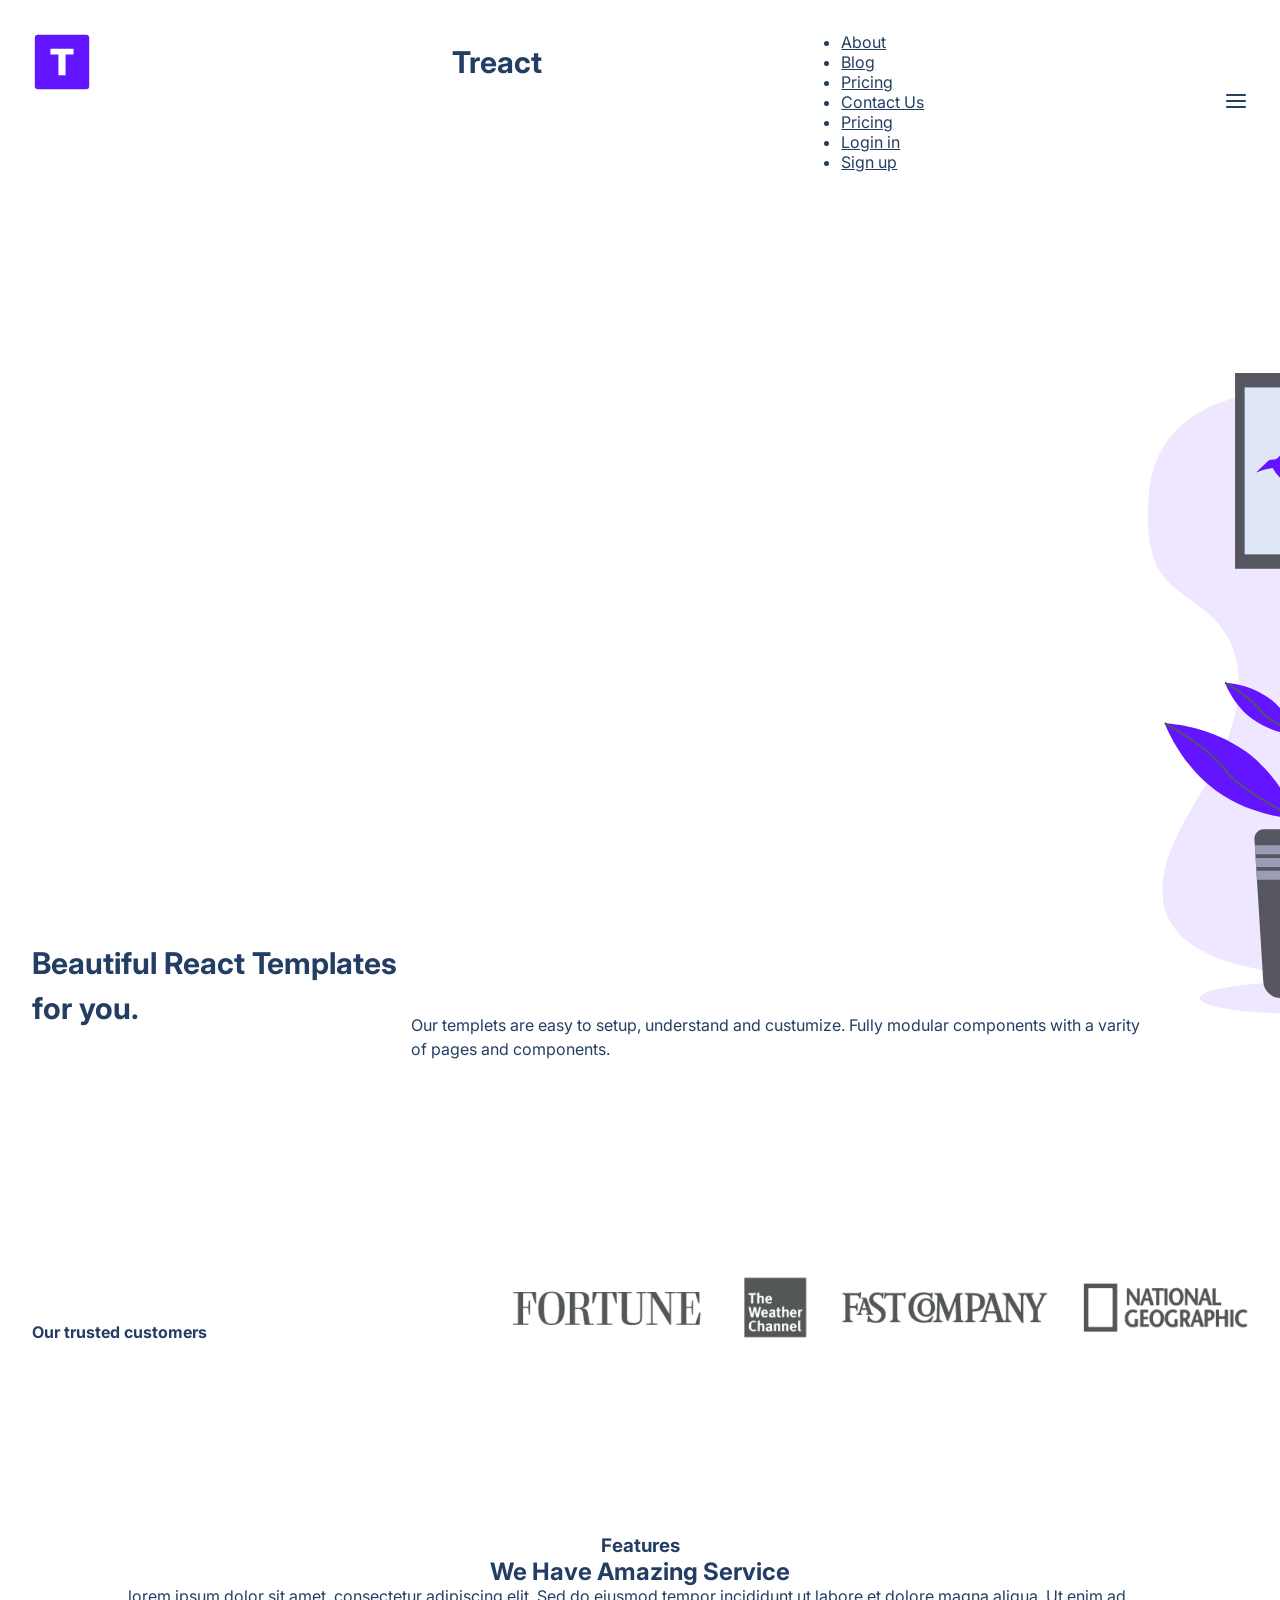
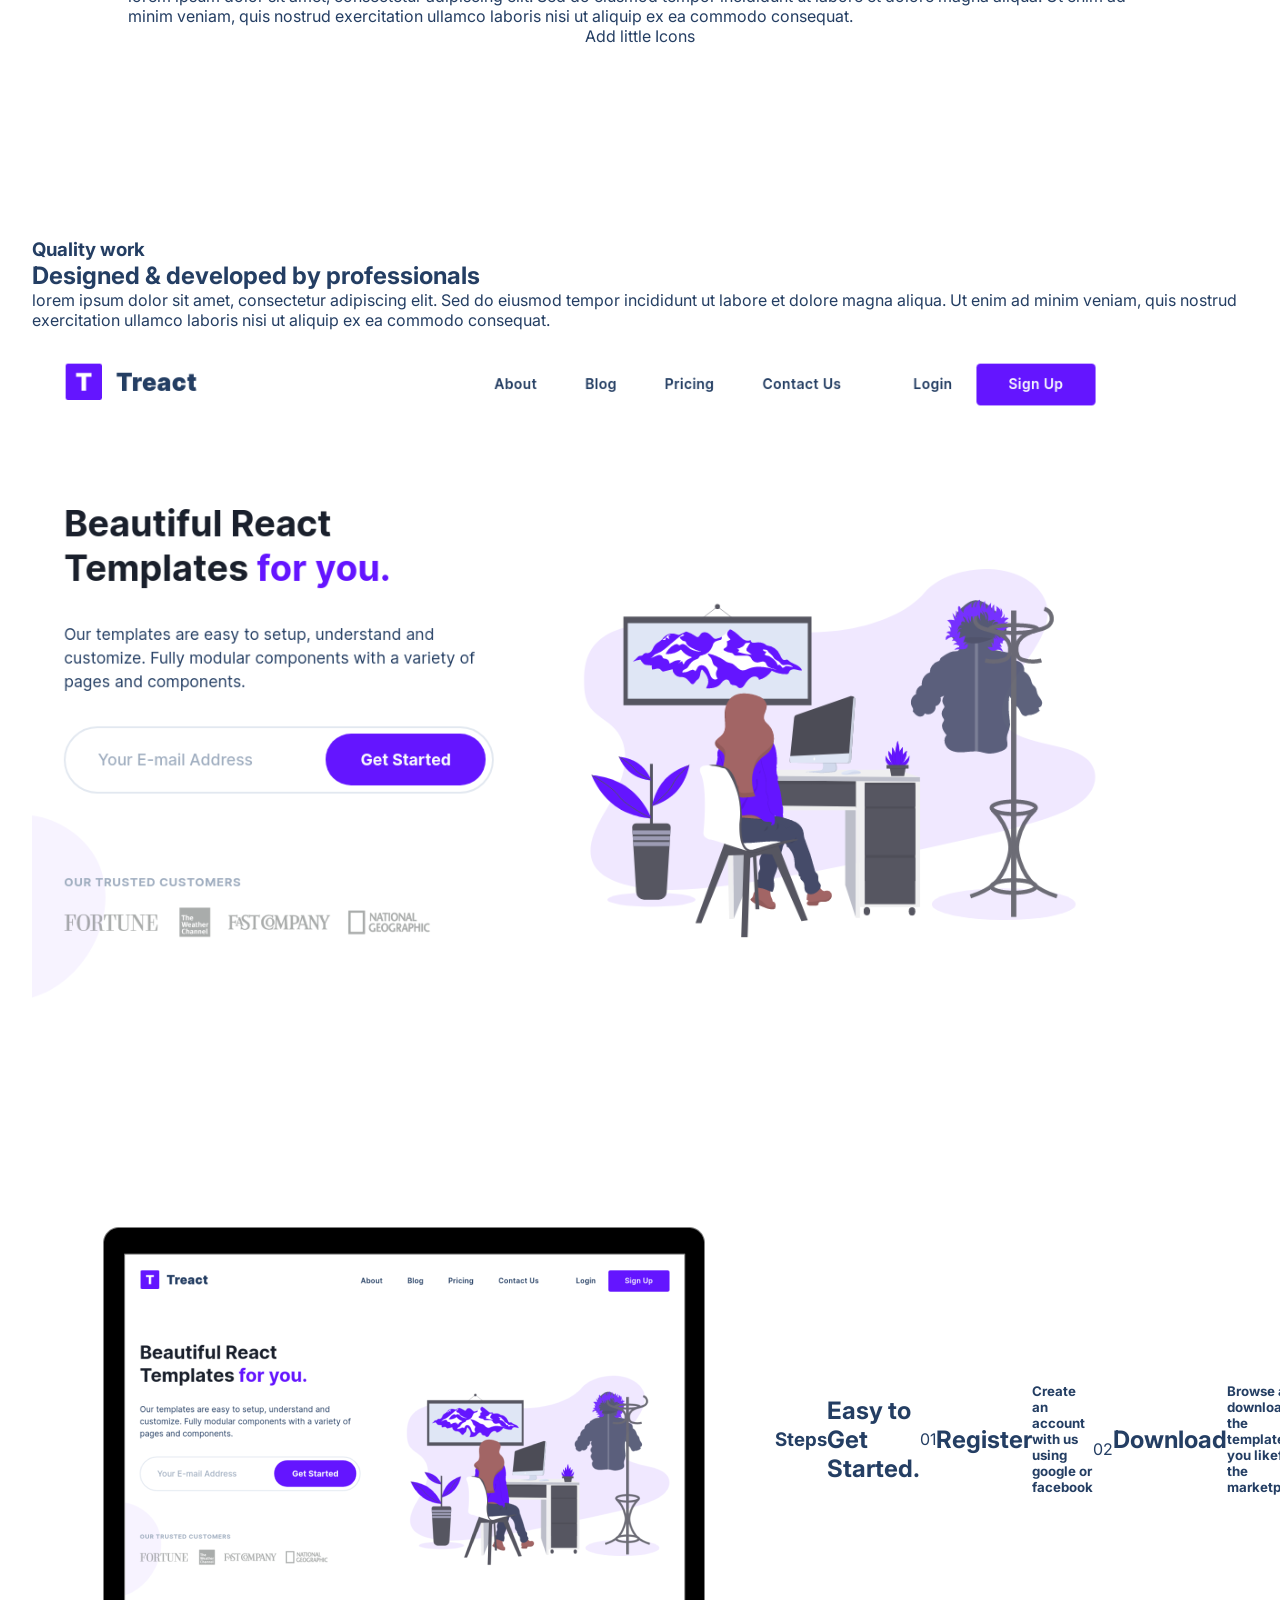
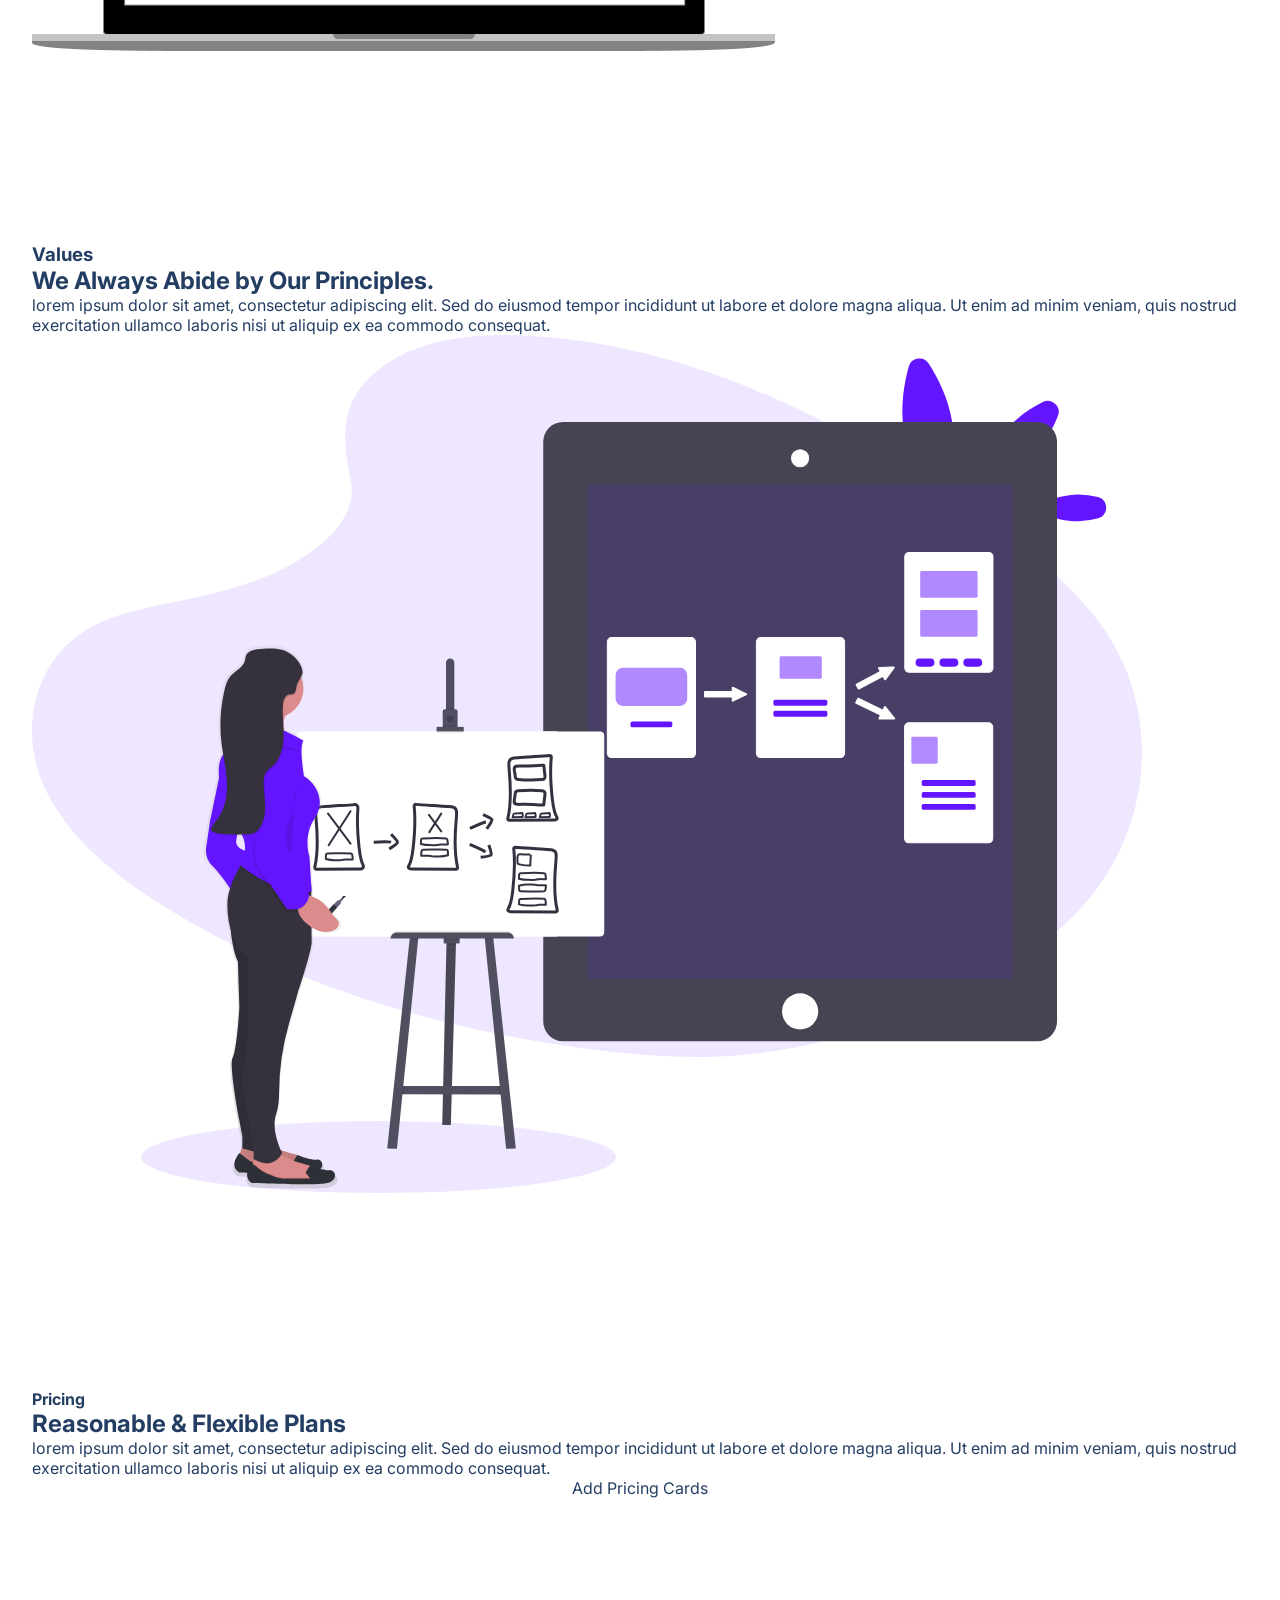
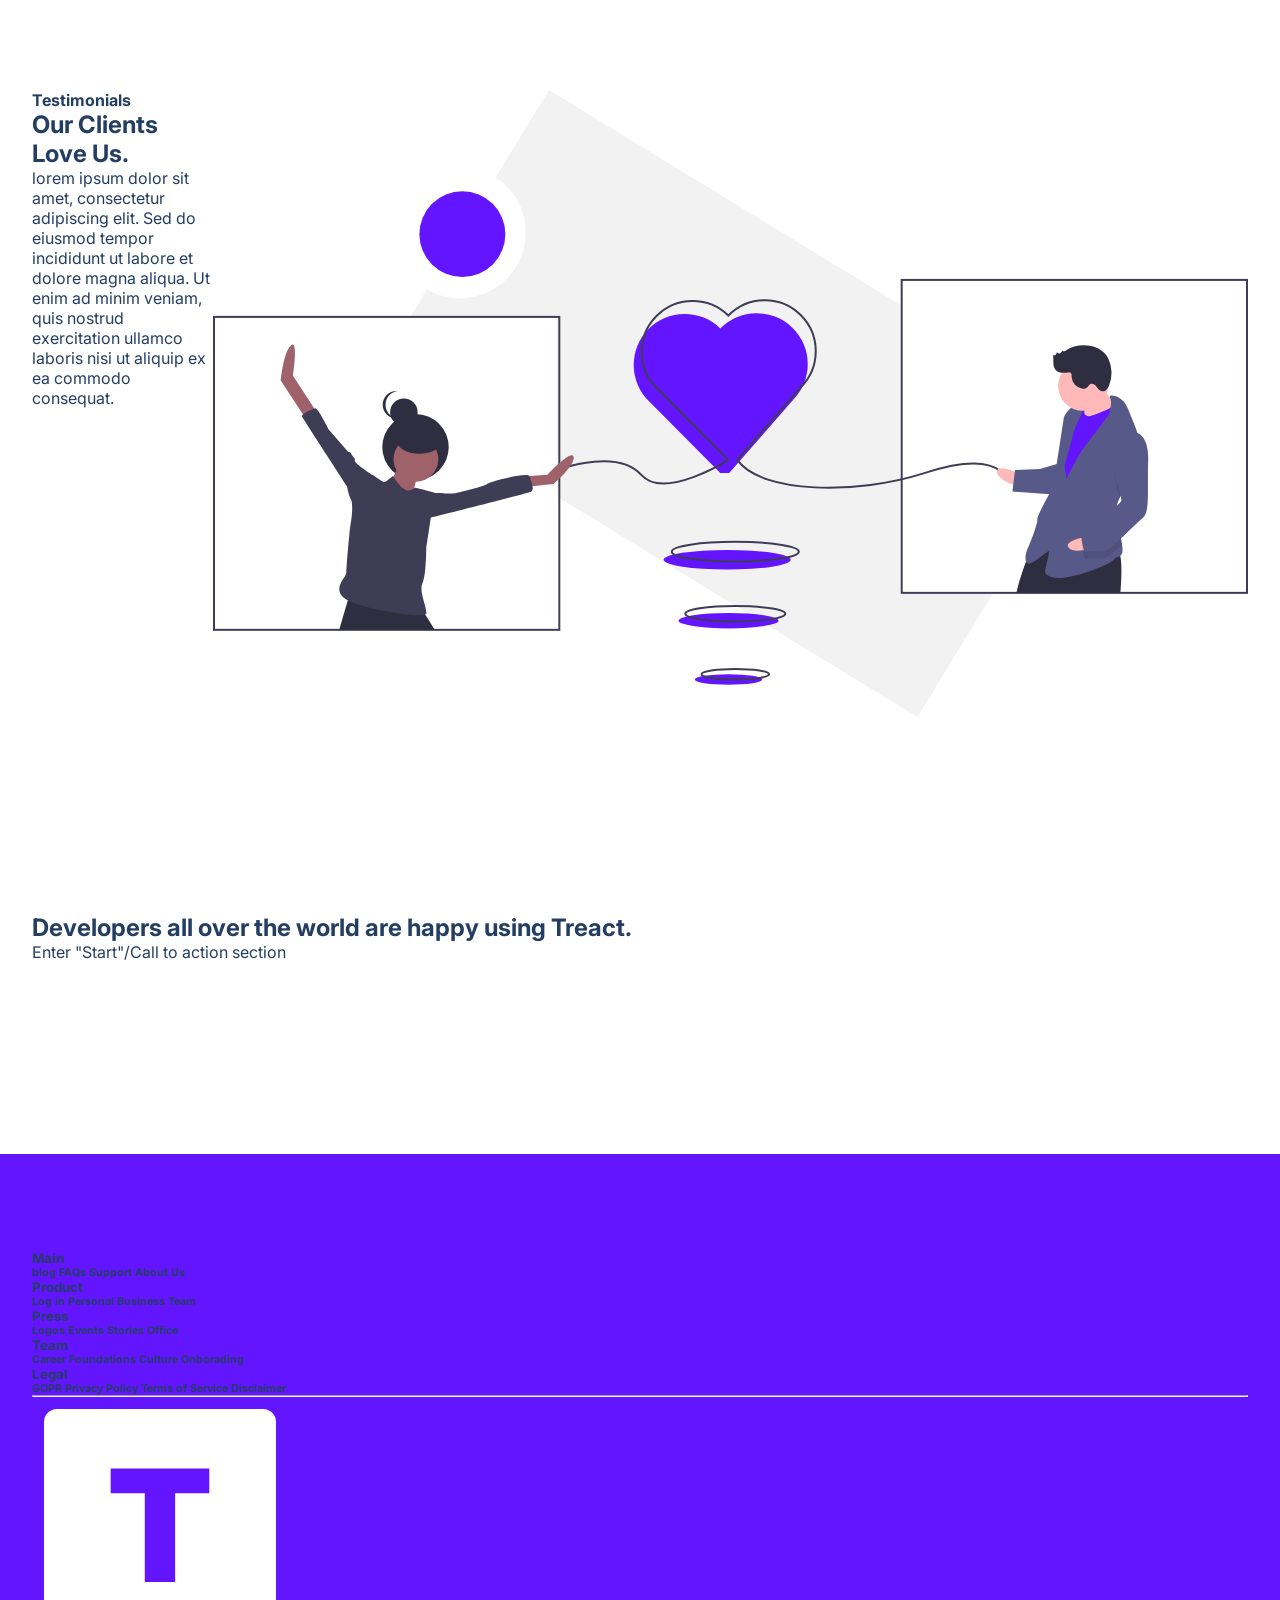
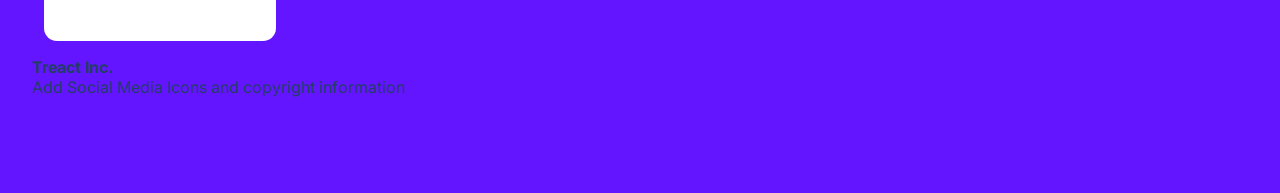
==== index.html/index.html @ aaba20ed "fourth commit" ====
<!DOCTYPE html>
<html lang="en">

<head>
    <meta charset="UTF-8">
    <meta http-equiv="X-UA-Compatible" content="IE=edge">
    <meta name="viewport" content="width=device-width, initial-scale=1.0">
    <title>First Project</title>
    <link rel="stylesheet" href="../css/style.css">
    <link rel="stylesheet" href="https://pro.fontawesome.com/releases/v5.10.0/css/all.css"
        integrity="sha384-AYmEC3Yw5cVb3ZcuHtOA93w35dYTsvhLPVnYs9eStHfGJvOvKxVfELGroGkvsg+p" crossorigin="anonymous" />
    <script src="script.js"></script>
</head>

<body>
    <section id="landing">
        <nav>
            <div class="row nav__row">
                <div class="nav__logo__img">
                    <img src="../asset/logo.2c489fc453a1783cbadacf914efa3df6.svg" alt="logo" class="nav__logo--img">
                </div>
                <div class="nav__text">
                    <h2> Treact </h2>
                </div>
                <div class="nav__links">
               
               <ul> 
                <li><a href="">About</a></li>
                <li><a href="">Blog </a></li>
                <li><a href="">Pricing</a></li>
                <li><a href="">Contact Us</a></li>
                <li><a href="">Pricing</a></li>
                <li><a href="">Login in</a></li>
                <li><a href="">Sign up</a></li>
               </ul>
               </div>
                <button class="btn__menu" onclick="openMenu()">
                    <svg xmlns="http://www.w3.org/2000/svg" width="24" height="24" viewBox="0 0 24 24" fill="none"
                        stroke="currentColor" stroke-width="2" stroke-linecap="round" stroke-linejoin="round"
                        class="btn__menu--svg">
                        <line x1="3" y1="12" x2="21" y2="12"></line>
                        <line x1="3" y1="6" x2="21" y2="6"></line>
                        <line x1="3" y1="18" x2="21" y2="18"></line>
                    </svg>
                </button>
            
        </nav>
        <div class="modal">
            <button class="btn__menu btn__menu--close" onclick="closeMenu()">
                <svg xmlns="http://www.w3.org/2000/svg" width="24" height="24" viewBox="0 0 24 24" fill="none"
                    stroke="currentColor" stroke-width="2" stroke-linecap="round" stroke-linejoin="round"
                    class="light___StyledCloseIcon-lj69nl-14 fASujC">
                    <line x1="18" y1="6" x2="6" y2="18"></line>
                    <line x1="6" y1="6" x2="18" y2="18"></line>
                </svg>
            </button>
            <div class="modal__links">
                <a class="modal__link">About</a>
                <a class="modal__link">Blog</a>
                <a class="modal__link">Pricing</a>
                <a class="modal__link">Contact Us</a>
                <a class="modal__link">Login</a>
                <a class="modal__link modal__link--primary">Sign Up</a>
            </div>
        </div>
        <header>
            <div class="container">
                <div class="row">
                    <div class="about__title">
                        
                        <h1>
                            Beautiful React Templates for you.
                        </h1>

                        <br>

                        </div>

                        <div class="about__text">
                    <p> 
                        Our templets are easy to setup, understand and custumize. Fully modular components with a varity of pages and components.
                    </p>

                    </div>

                    <div class="about__img">
                    <img src=" ../asset/design-illustration-2.6da6a00b20c07c4a9b65d1870679e1b8.svg" alt="Design Illustration">
                    </div>

                </div>
            </div>

            <div class="container"> 
                <div class="row">
                    <div class="trusted__customers">
                    <p>
                        <h4>
                        Our trusted customers
                        </h4>
                     </p>
                </div>

                <div class="customers__logo">
                <img src="../asset/customers-logo-strip.680ac7c2e8ae28161d2c.png">
                </div>
                  
            </div>
            
            </div>
        </header>
    </section>
    <main>
        <section id="features">
            <div class="container">
                <div class="row__narrow">
                    <h3>
                        Features
                    </h3>
                    <h1>
                         We Have Amazing Service
                    </h1>
                    <p>
                        lorem ipsum dolor sit amet, consectetur adipiscing elit. Sed do eiusmod tempor incididunt ut labore et dolore magna aliqua. Ut enim ad minim veniam, quis nostrud exercitation ullamco laboris nisi ut aliquip ex ea commodo consequat.
                    </p>
                    <!--  -->Add little Icons<!--  -->
                </div>
            </div>
        </section>
        <section id="quality">
            <div class="container">
                <div class="row">
                    <div class="quality__text">
                    <h3>
                        Quality work
                    </h3>
                    <h1>
                        Designed & developed by professionals
                    </h1>
                    <p>
                        lorem ipsum dolor sit amet, consectetur adipiscing elit. Sed do eiusmod tempor incididunt ut labore et dolore magna aliqua. Ut enim ad minim veniam, quis nostrud exercitation ullamco laboris nisi ut aliquip ex ea commodo consequat.
                    </p>
                 </p>
                 <img src="../asset/hero-screenshot-1.40a097b525c2f8c9808e.png" alt="Hero Screenshot">
                </div>
                </div>
            </div>
        </section>
        <section id="steps">
            <div class="container">
                <div class="row">
                    <img src="../asset/hero-screenshot-2.241aac1fbc66db29d873.png" alt="Hero Screenshot">
                    <p>
                        <h3>
                            Steps
                        </h3>
                        <h1>
                            Easy to Get Started.
                        </h1>
                        <p>
                            01 <h2>Register</h2>
                            <br>
                            <h5> 
                                Create an account with us using google or facebook
                            </h5>
                            <br>
                            02 <h2>
                                Download
                            </h2>
                            <br>
                            <h5> 
                                Browse and download the templates tat you likefrom the marketplace.
                            </h5>
                            <br>
                            03 <h2>Run</h2>
                            <br>
                            <h5> 
                                Follow the insturctions to setuo and cutomize the template to your needs.
                            </h5>
                        </p>
                </div>
            </div>
        </section>
        <section id="values">
            <div class="container">
                <div class="row">
                     <div class="value__text">
                        <h3>
                            Values
                        </h3>
                        <h1>
                            We Always Abide by Our Principles.
                        </h1>
                        <p>
                            lorem ipsum dolor sit amet, consectetur adipiscing elit. Sed do eiusmod tempor incididunt ut labore et dolore magna aliqua. Ut enim ad minim veniam, quis nostrud exercitation ullamco laboris nisi ut aliquip ex ea commodo consequat.
                        </p>
                         
                        <div class="value__img">
                        <img src="../asset/prototype-illustration.21bc4b3f612a2f257c3d361067582485.svg"alt="Values Illustration">
                        </div>
                </div>
            </div>
        </section>
        <section id="pricing">
            <div class="container">
                <div class="row">
                    <div class="pricing__text">
                        <h4>
                            Pricing
                        </h4>
                        <h1>
                            Reasonable & Flexible Plans
                        </h1>
                        <p>
                            lorem ipsum dolor sit amet, consectetur adipiscing elit. Sed do eiusmod tempor incididunt ut labore et dolore magna aliqua. Ut enim ad minim veniam, quis nostrud exercitation ullamco laboris nisi ut aliquip ex ea commodo consequat.
                        </p>
                    </div>
                    <!--  --> Add Pricing Cards<!--  -->
                    
                </div>
            </div>
        </section>
        <section id="testimonials">
            <div class="container">
                <div class="row">
                    <div class="testimonial__text">
                        <h4>
                            Testimonials
                        </h4>
                        <h1>
                            Our Clients Love Us.
                        </h1>
                        <p>
                            lorem ipsum dolor sit amet, consectetur adipiscing elit. Sed do eiusmod tempor incididunt ut labore et dolore magna aliqua. Ut enim ad minim veniam, quis nostrud exercitation ullamco laboris nisi ut aliquip ex ea commodo consequat.
                        </p>
                    </div>
                    <div class="testimonial__img">
                        <img src="../asset/love-illustration.c759090fa833369ad6ffb6eb19cacb3e.svg" alt="Testimonial Illustration">
                    </div>
                    
                </div>
            </div>
        </section>
        <section id="start">
            <div class="container">
                <div class="row">
                    <div class="get__started__text">
                        <h1>
                           Developers all over the world are happy using Treact.
                        </h1>
                        
                    <!--  -->Enter "Start"/Call to action section<!--  -->
                </div>
            </div>
        </section>
    </main>
    <footer>
        <div class="row footer__row">
            <div class=main__text>
                <h5> 
                    Main 
                </h5>
                <h6>
                    blog 
                    FAQs
                    Support
                    About Us
                </h6>
            </div>
            <div class=" Product__text">
                <h5> 
                    Product 
                </h5>
                <h6>
                    Log in
                    Personal
                    Business
                    Team
                </h6>
            </div>
            <div class="Press__text">
                <h5> 
                    Press 
                </h5>
                <h6>
                    Logos
                    Events
                    Stories
                    Office
                </h6>
            </div>
            <div class="team__text">
                <h5> 
                    Team 
                </h5>
                <h6>
                    Career
                    Foundations
                    Culture
                    Onborading
                </h6>
            </div>
            <div class="legal__text">
                <h5> 
                    Legal 
                </h5>
                <h6>
                    GOPR
                    Privacy Policy
                    Terms of Service
                    Disclaimer
                </h6>
                <hr>
            </div>
            <div class="Treact__logo__white">
                <img src="../asset/logo-light.d9a5d1b5be5ea077b26864fdfc2e96a4.svg">
            </div>
            <div class="treact__inc.">  
                <h4>Treact Inc.</h4>
            </div>
                <!--  --> Add Social Media Icons and copyright information <!--  -->
        </div>
    </footer>
</body>

</html>
---- css/style.css ----
@import url('https://fonts.googleapis.com/css2?family=Inter:wght@100;200;300;400;500;600;700;800;900&display=swap');

* {
    margin: 0;
    padding: 0;
    box-sizing: border-box;
    font-family: 'Inter', system-ui;
    color: #243e63;
}

body {
    max-width: 100vw;
    overflow-x: hidden;
}

.row {
    width: 100%;
    max-width: 1280px;
    margin: 0 auto;
}

.row__narrow {
    width: 100%;
    max-width: 1024px;
    margin: 0 auto;
}

.container {
    padding: 96px 0;
}

.purple {
    color: #6415ff;
}

section {
    padding: 0 32px;
}

main {
    margin-bottom: 96px;
}


/* 

NAVBAR ↓

*/


nav {
    display: flex;
    padding-top: 32px;
}

.nav__row {
    display: flex;
    justify-content: space-between;
}

.nav__logo {
    display: flex;
    align-items: center;
    margin: 8px 0;
    padding-bottom: 4px;
}

 .nav__logo--img {
        width: 60px;
        height: 60px;
    }

    .nav__text {
        font-size: 20px;
        font-weight: 600;
        line-height: 2.0;
        margin-left: 60px;
    }
.nav__links {
    display: flex;
}

.btn__menu {
    display: block;
    background: transparent;
    border: none;
    transition: all 300ms ease;
}

.btn__menu--svg:hover {
    filter: invert(26%) sepia(94%) saturate(7476%) hue-rotate(261deg) brightness(94%) contrast(115%);
}

.modal {
    position: fixed;
    top: 0;
    left: 0;
    right: 0;
    height: 378px;
    margin: 24px 16px;
    padding: 32px;
    background-color: #fff;
    border: 1px solid rgb(229, 231, 235);
    border-radius: 8px;
    z-index: 4;
    visibility: hidden;
    opacity: 0;
    transform: translateX(300%);
    transition: all 300ms ease;
}

.modal__links {
    width: 100%;
    height: 100%;
    display: flex;
    flex-direction: column;
    align-items: center;
}

.modal__link {
    color: #1a202c;
    font-size: 18px;
    font-weight: 600;
    line-height: 1.5;
    margin: 8px 0;
    padding-bottom: 4px;
    border-bottom: 2px solid transparent;
}

.modal__link--primary {
    color: #f7fafc;
    padding: 12px 32px;
    background: #6415ff;
    border-radius: 500px;
    border: none;
}

.menu--open .modal {
    visibility: visible;
    opacity: 1;
    transform: translateX(0);
}

.btn__menu--close {
    position: fixed;
    top: 24px;
    right: 18px;
}


/* 

HEADER / ABOUT US ↓

*/


header .row {
    display: flex;
    align-items: center;
    justify-content: space-between;
}

.about__title {
    font-size: 20px;
    font-weight: 700;
    line-height: 1.5;
    margin-bottom: 24px;
    position: relative;
}

.about__text {
    font-size: 16px;
    font-weight: 400;
    line-height: 1.5;
    margin-bottom: 24px;
}
.about__img {
    position: relative;
    right: 0;
    bottom: 0;
    width: 50%;
    max-width: 100px;
    height: auto;
}


/* 

FEATURES ↓

*/


#features {
    position: relative;
}

#features .row__narrow {
    display: flex;
    flex-direction: column;
    align-items: center;
}


/* 

QUALITY WORK ↓

*/


#quality .row {
    display: flex;
    justify-content: space-between;
    align-items: center;
    flex-direction: column;
}


/* 

STEPS ↓

*/


#steps .row {
    display: flex;
    justify-content: space-between;
    align-items: center;
}


/* 

VALUES ↓

*/

#values .row {
    display: flex;
    justify-content: space-between;
    align-items: center;
}


/*

PRICING ↓

*/


#pricing .row {
    display: flex;
    flex-direction: column;
    align-items: center;
}

/* 

TESTIMONIALS ↓

*/


#testimonials .row {
    display: flex;
}


/* 

START / CALL TO ACTION ↓

*/



#start .row {
    position: relative;
    overflow: hidden;
}


/* 

FOOTER ↓

*/


footer {
    padding: 96px 32px;
    background-color: rgb(100, 21, 255);
    margin-bottom: -32px;
    position: relative;
    overflow: hidden;
}


/* 

MOBILE RESPONSIVENESS ↓

*/


@media(max-width: 1280px) {
    header .row {
        align-items: flex-end;
    }
}

@media (max-width: 1024px) {

    .btn__menu {
        display: block;
    }
    header .row {
        flex-direction: column;
        align-items: center;
    }
    footer {
        padding: 80px 32px;
    }
}

@media(max-width: 768px) {
    #quality .row,
    #values .row {
        flex-direction: column-reverse;
    }
    #steps .row,
    #testimonials .row {
        flex-direction: column;
        align-items: center;
    }
    #pricing .row {
        margin-top: 40px;
    }
}

@media(max-width: 640px) {
    .container {
        padding: 80px 0;
    }
    .nav__logo {
        margin: 8px 0;
        padding-bottom: 4px;
    }
    main {
        margin-bottom: 80px;
    }
}
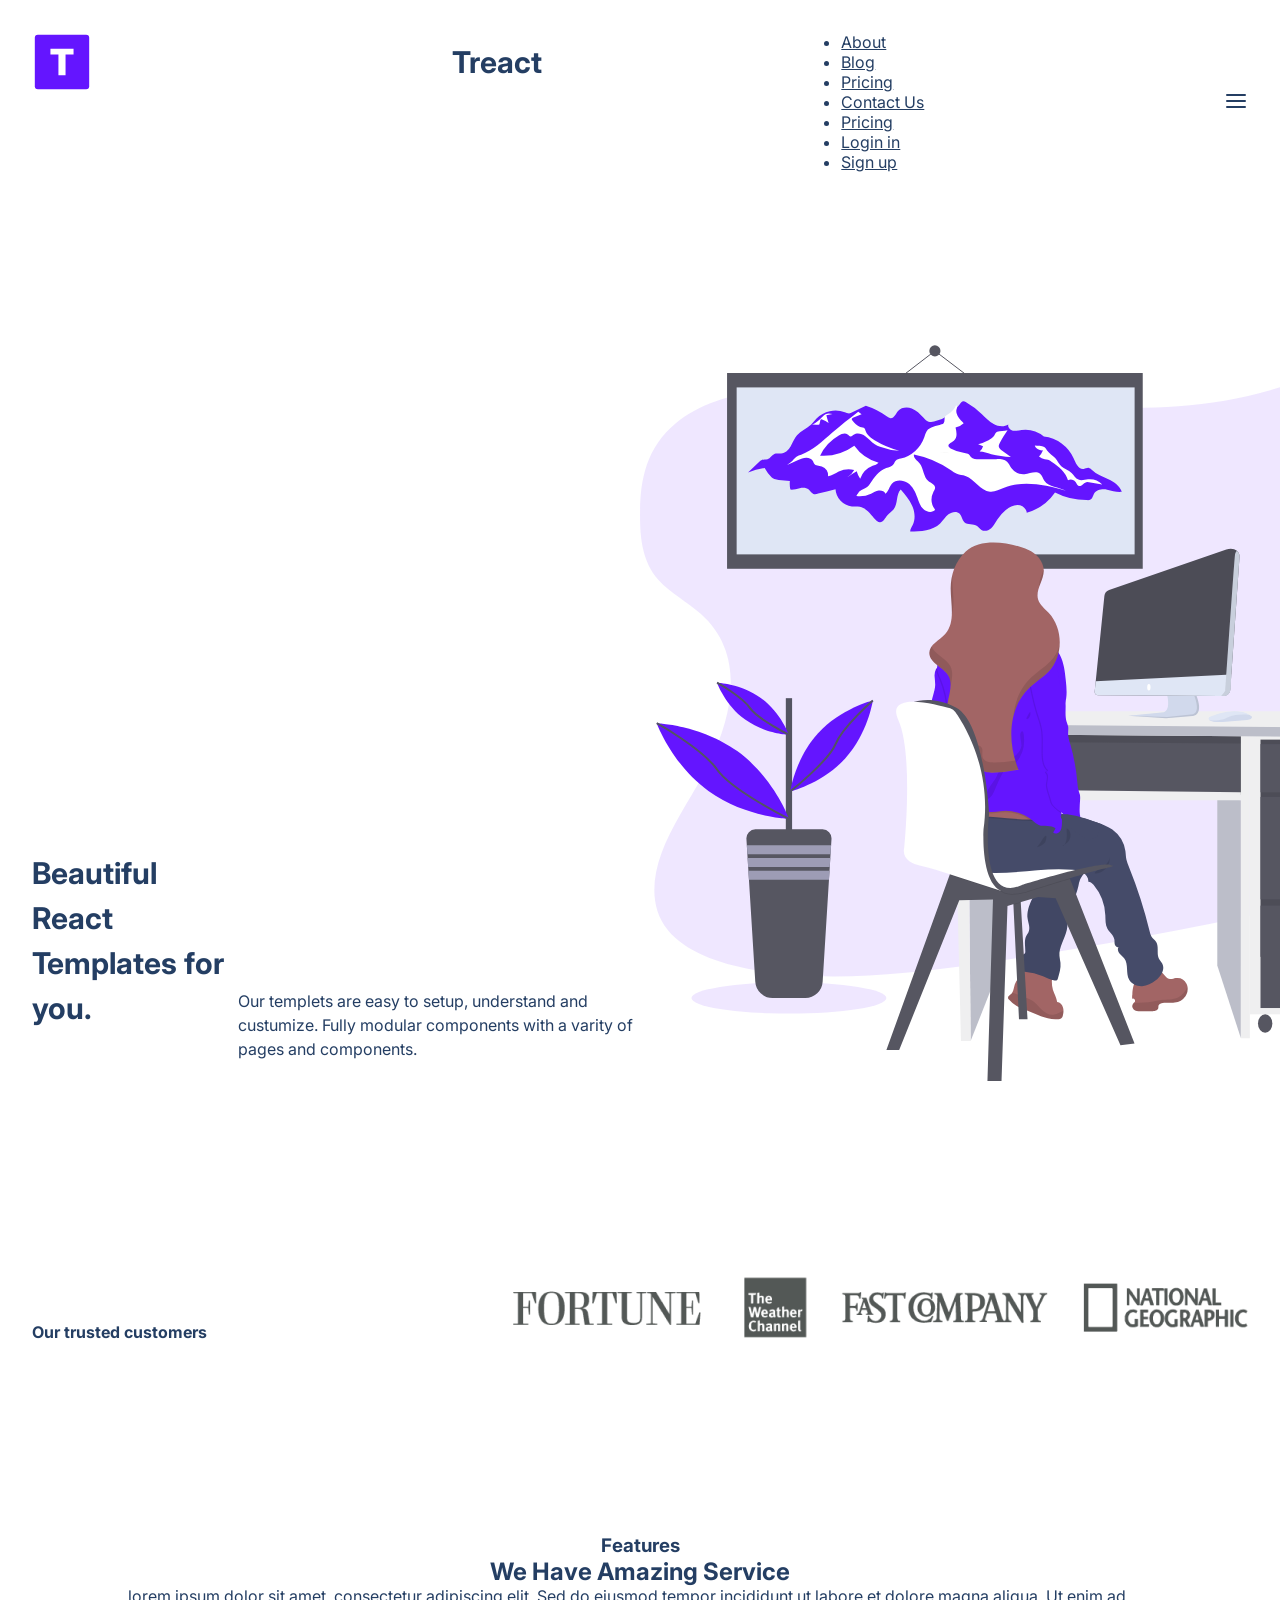
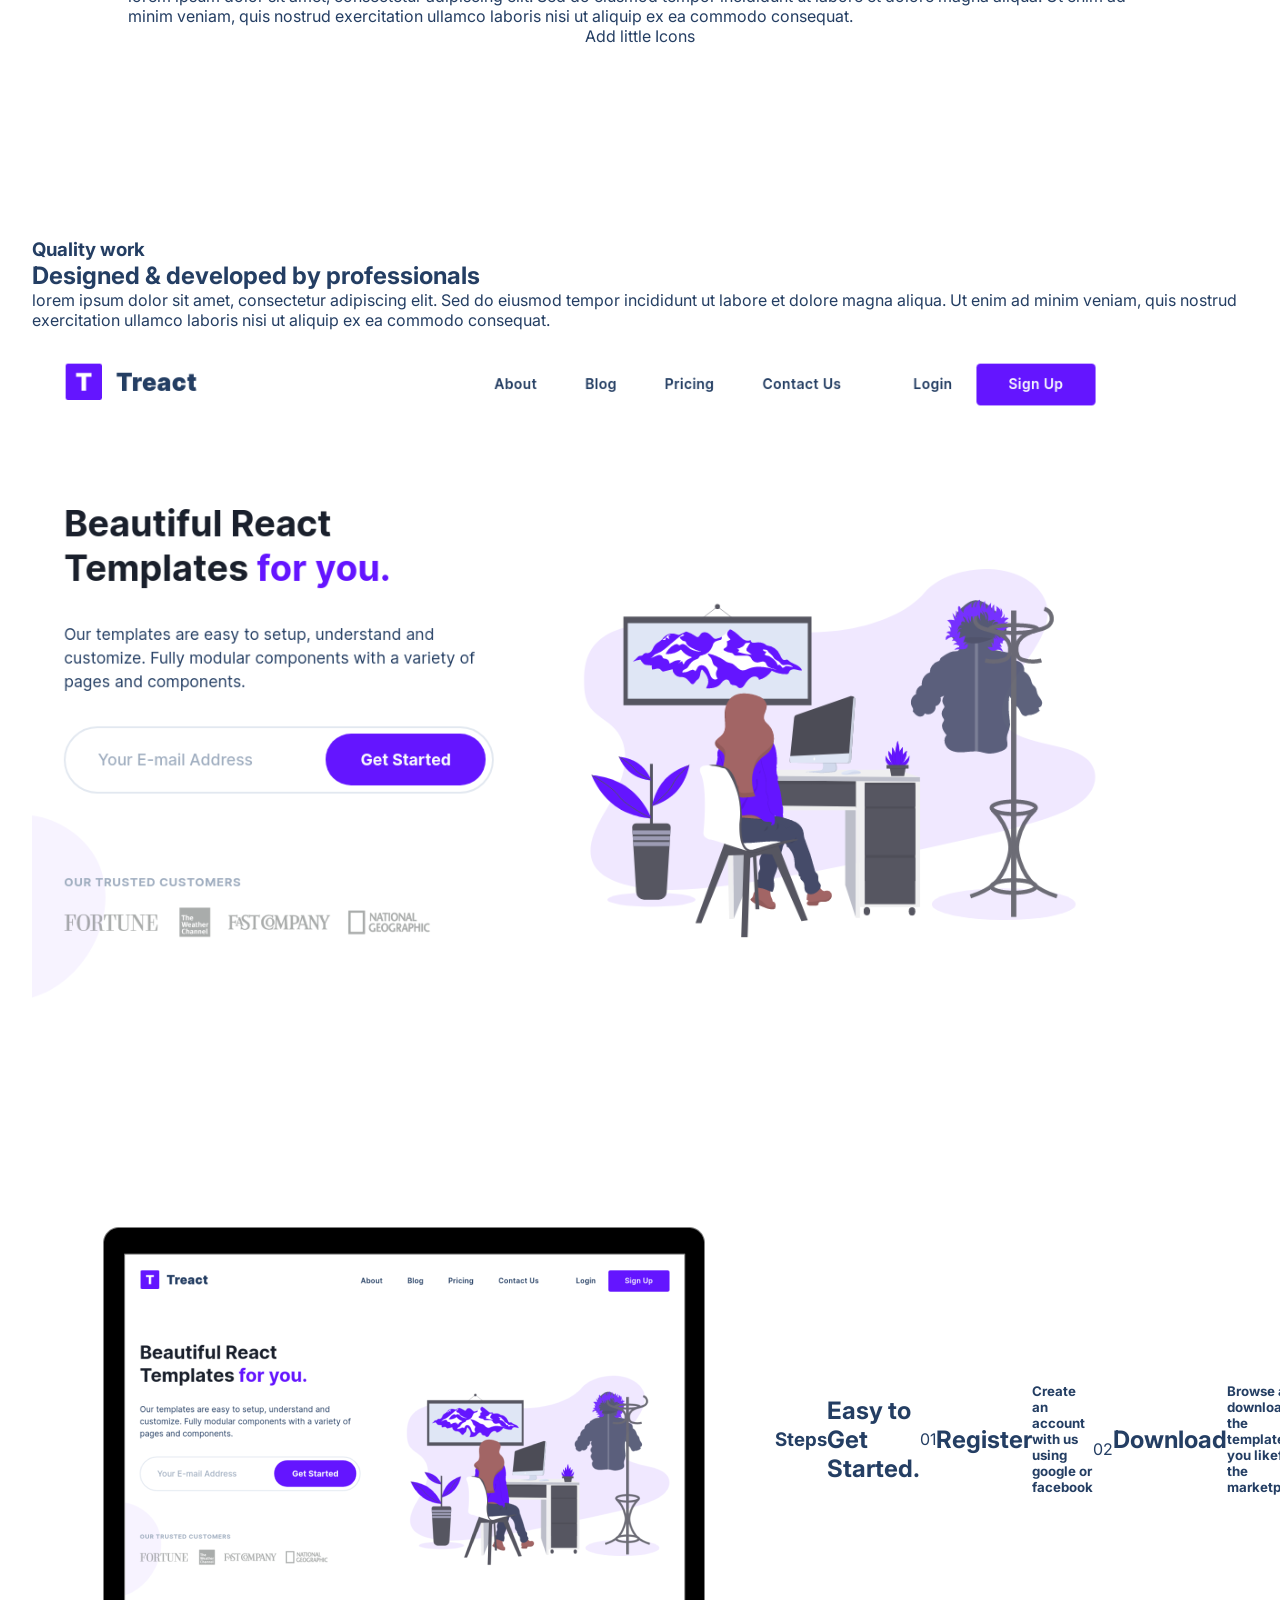
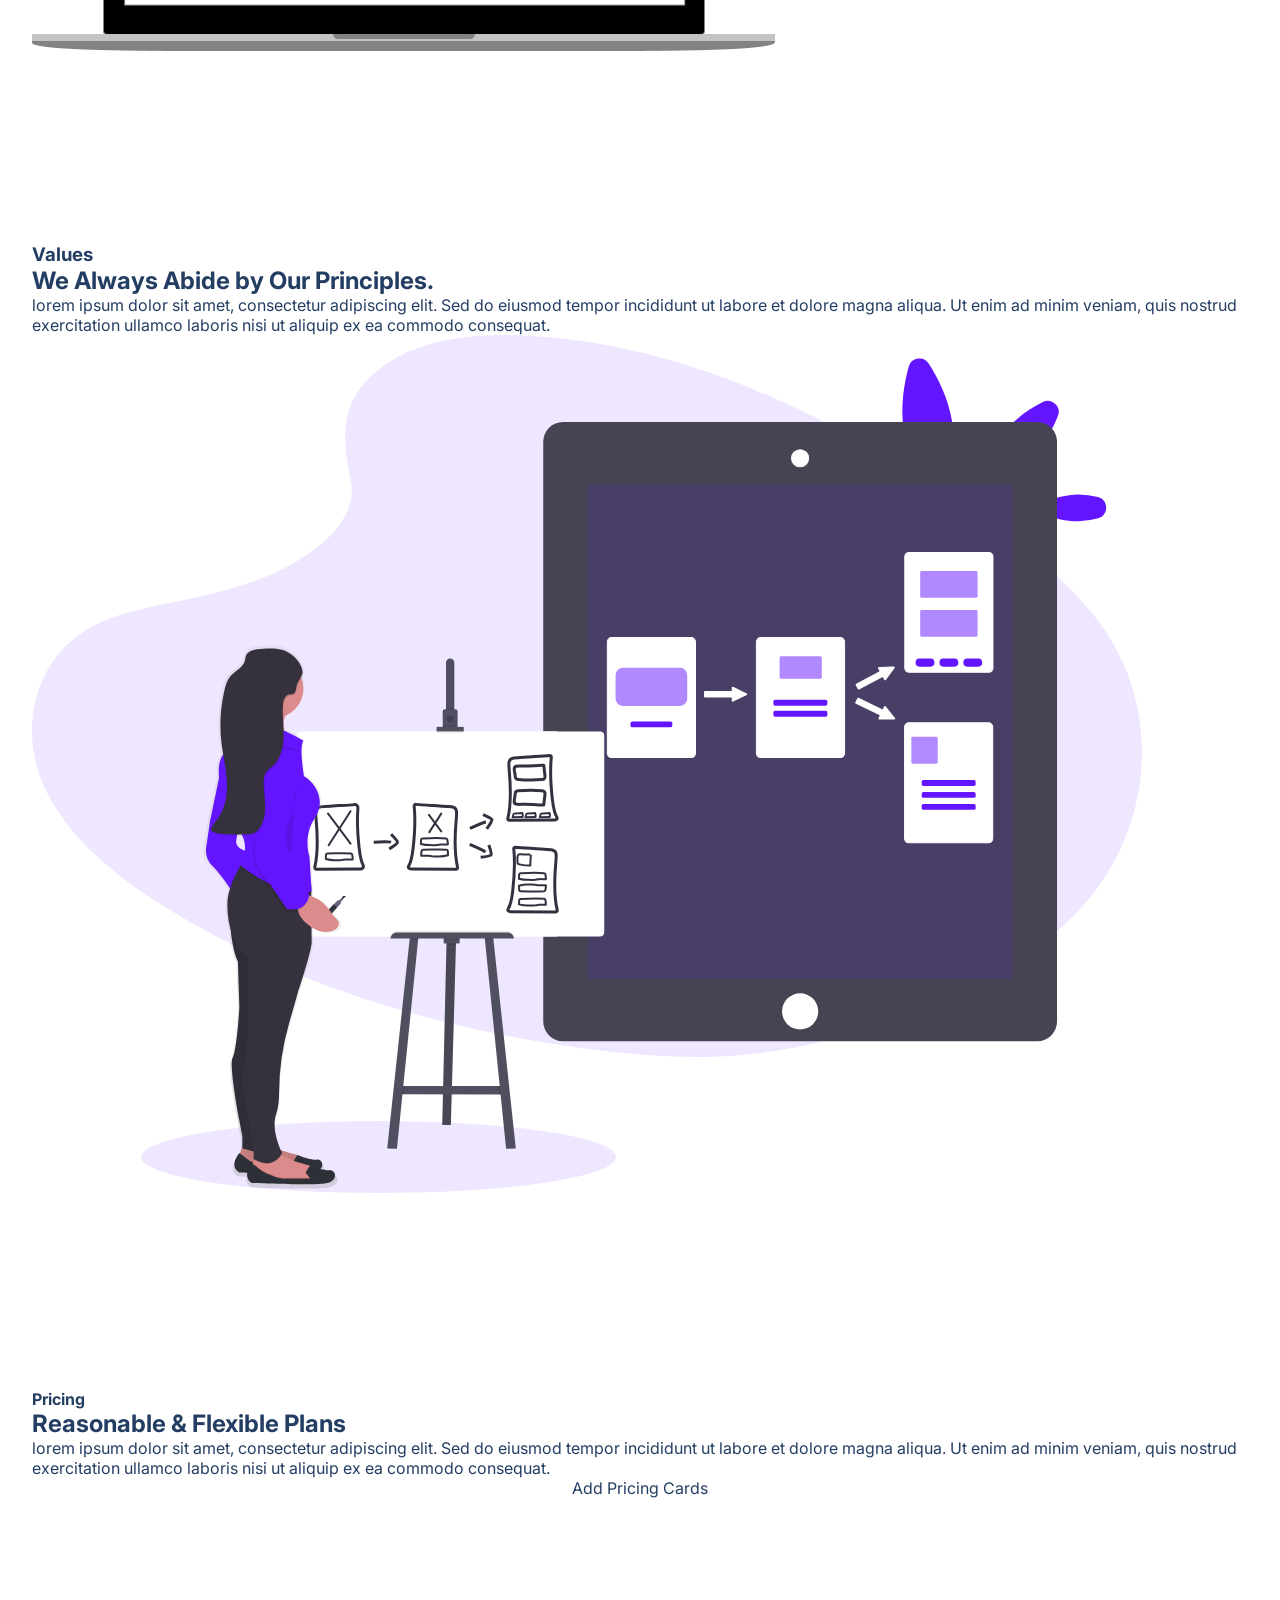
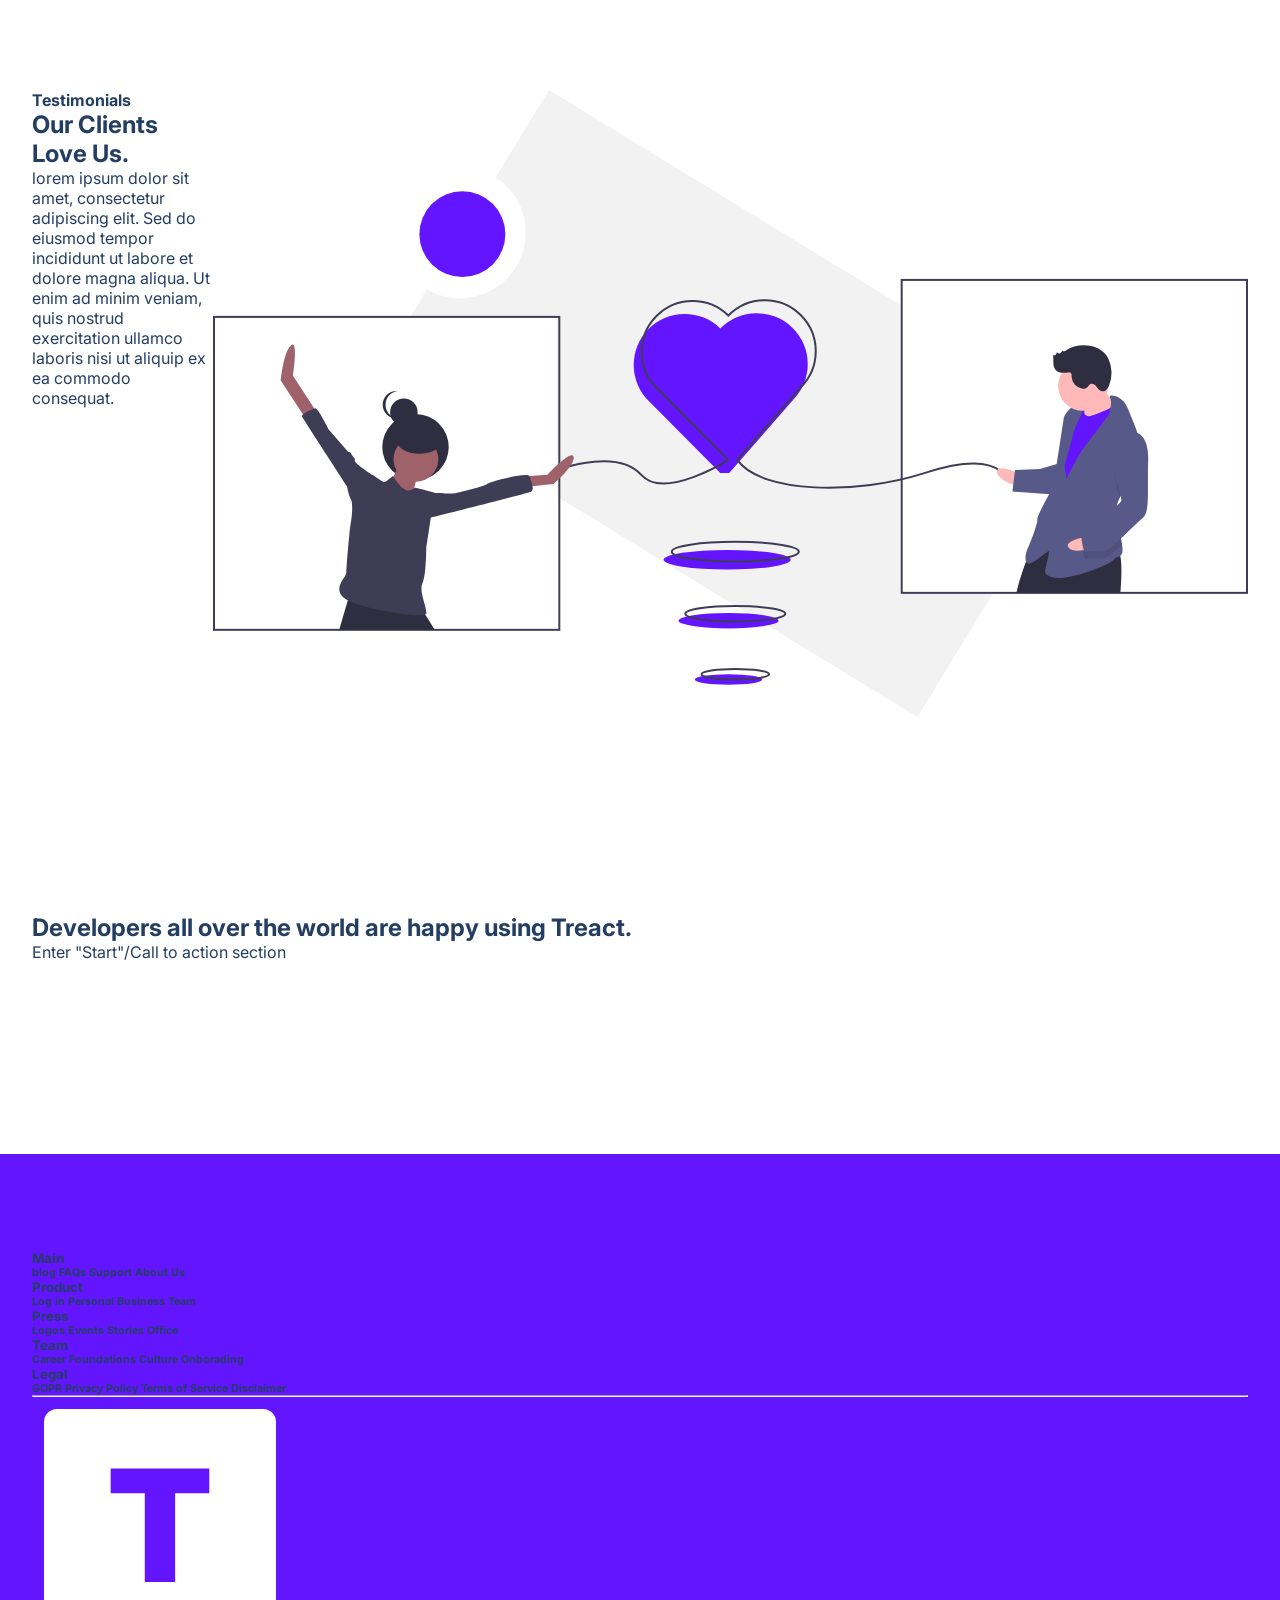
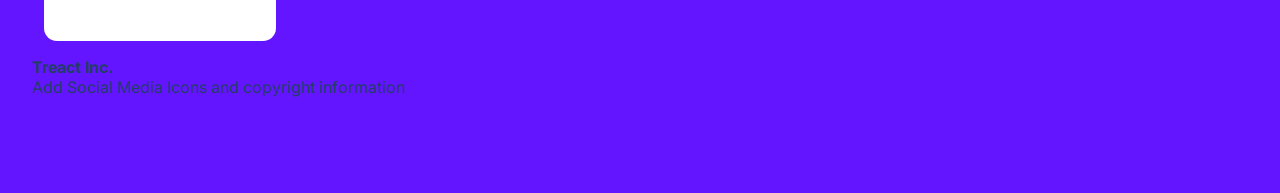
==== commit 73ab2f97: "fifth commit" ====
--- a/index.html/index.html
+++ b/index.html/index.html
@@ -93,11 +93,11 @@
             <div class="container"> 
                 <div class="row">
                     <div class="trusted__customers">
-                    <p>
+                    
                         <h4>
                         Our trusted customers
                         </h4>
-                     </p>
+                    
                 </div>
 
                 <div class="customers__logo">
@@ -139,7 +139,7 @@
                     <p>
                         lorem ipsum dolor sit amet, consectetur adipiscing elit. Sed do eiusmod tempor incididunt ut labore et dolore magna aliqua. Ut enim ad minim veniam, quis nostrud exercitation ullamco laboris nisi ut aliquip ex ea commodo consequat.
                     </p>
-                 </p>
+                 
                  <img src="../asset/hero-screenshot-1.40a097b525c2f8c9808e.png" alt="Hero Screenshot">
                 </div>
                 </div>
@@ -149,14 +149,14 @@
             <div class="container">
                 <div class="row">
                     <img src="../asset/hero-screenshot-2.241aac1fbc66db29d873.png" alt="Hero Screenshot">
-                    <p>
+                    
                         <h3>
                             Steps
                         </h3>
                         <h1>
                             Easy to Get Started.
                         </h1>
-                        <p>
+                        
                             01 <h2>Register</h2>
                             <br>
                             <h5> 
@@ -176,7 +176,7 @@
                             <h5> 
                                 Follow the insturctions to setuo and cutomize the template to your needs.
                             </h5>
-                        </p>
+                        
                 </div>
             </div>
         </section>
--- a/css/style.css
+++ b/css/style.css
@@ -181,7 +181,6 @@
     right: 0;
     bottom: 0;
     width: 50%;
-    max-width: 100px;
     height: auto;
 }
 
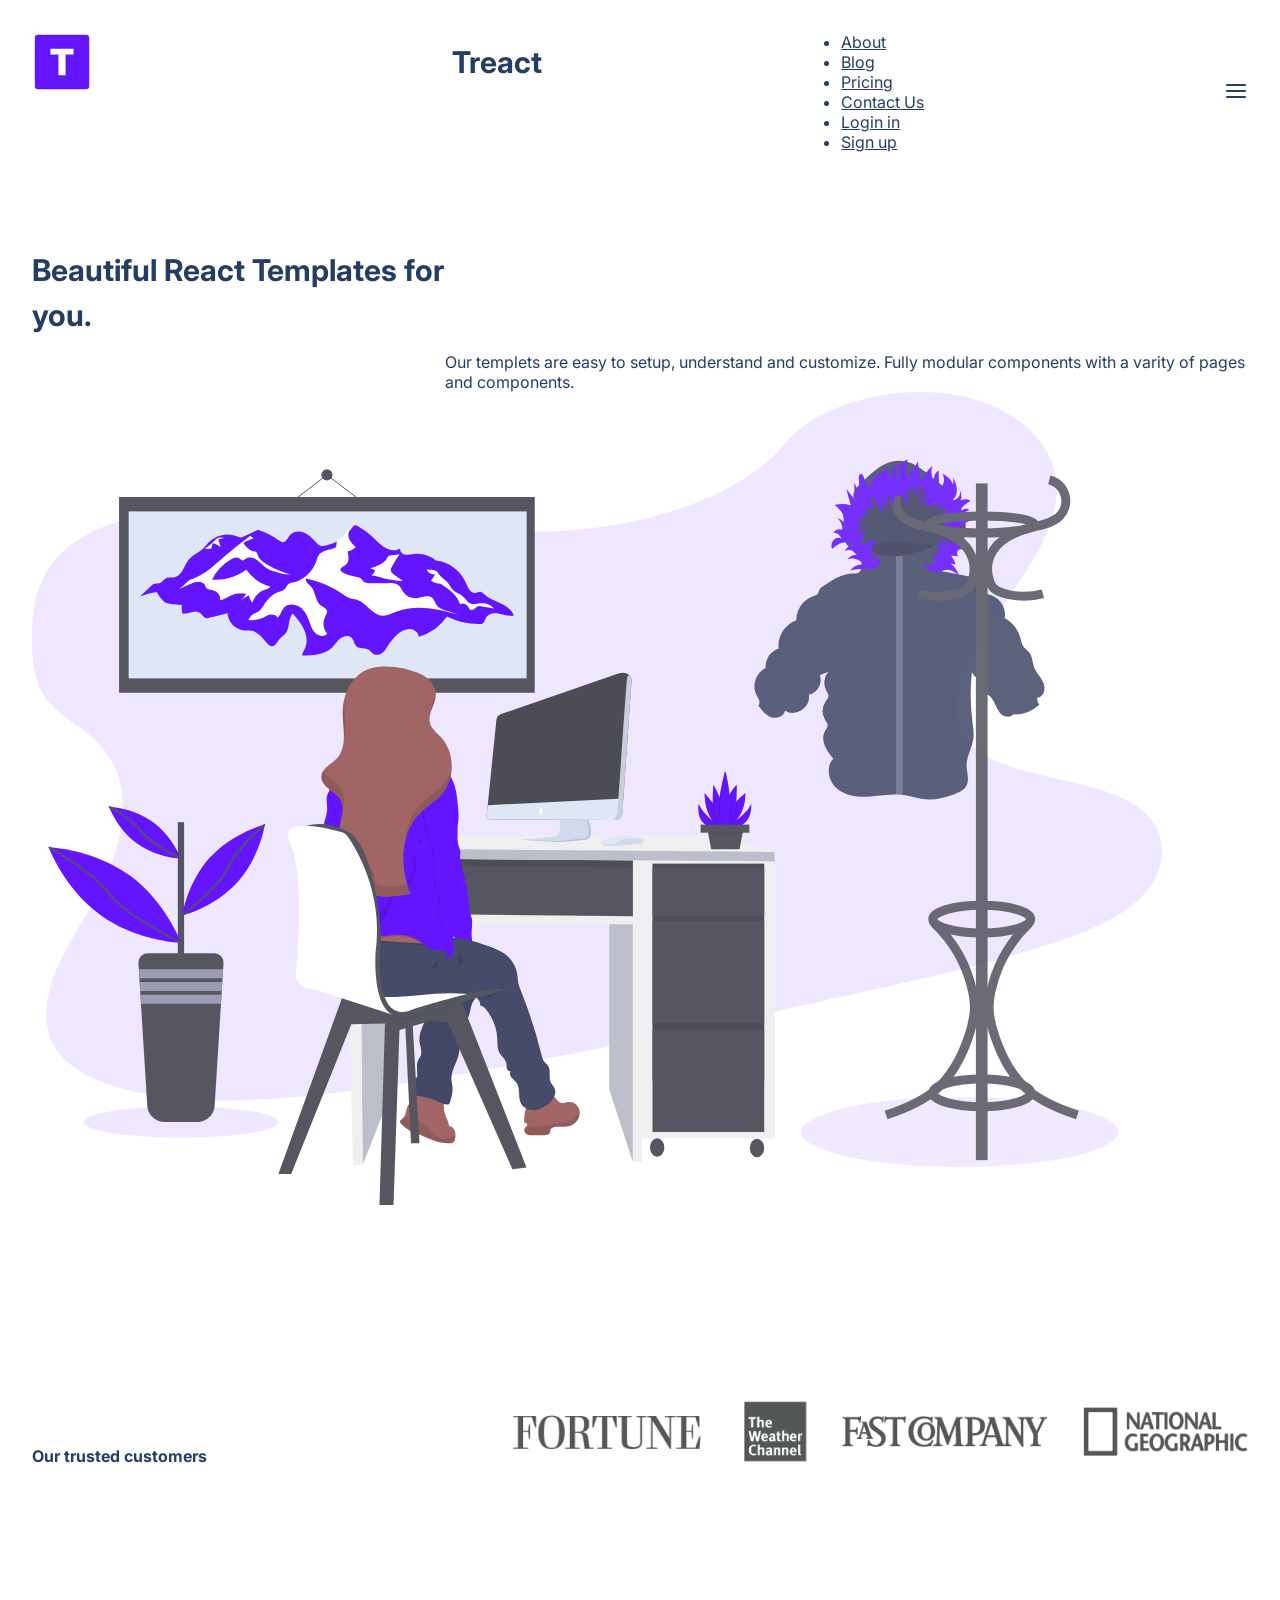
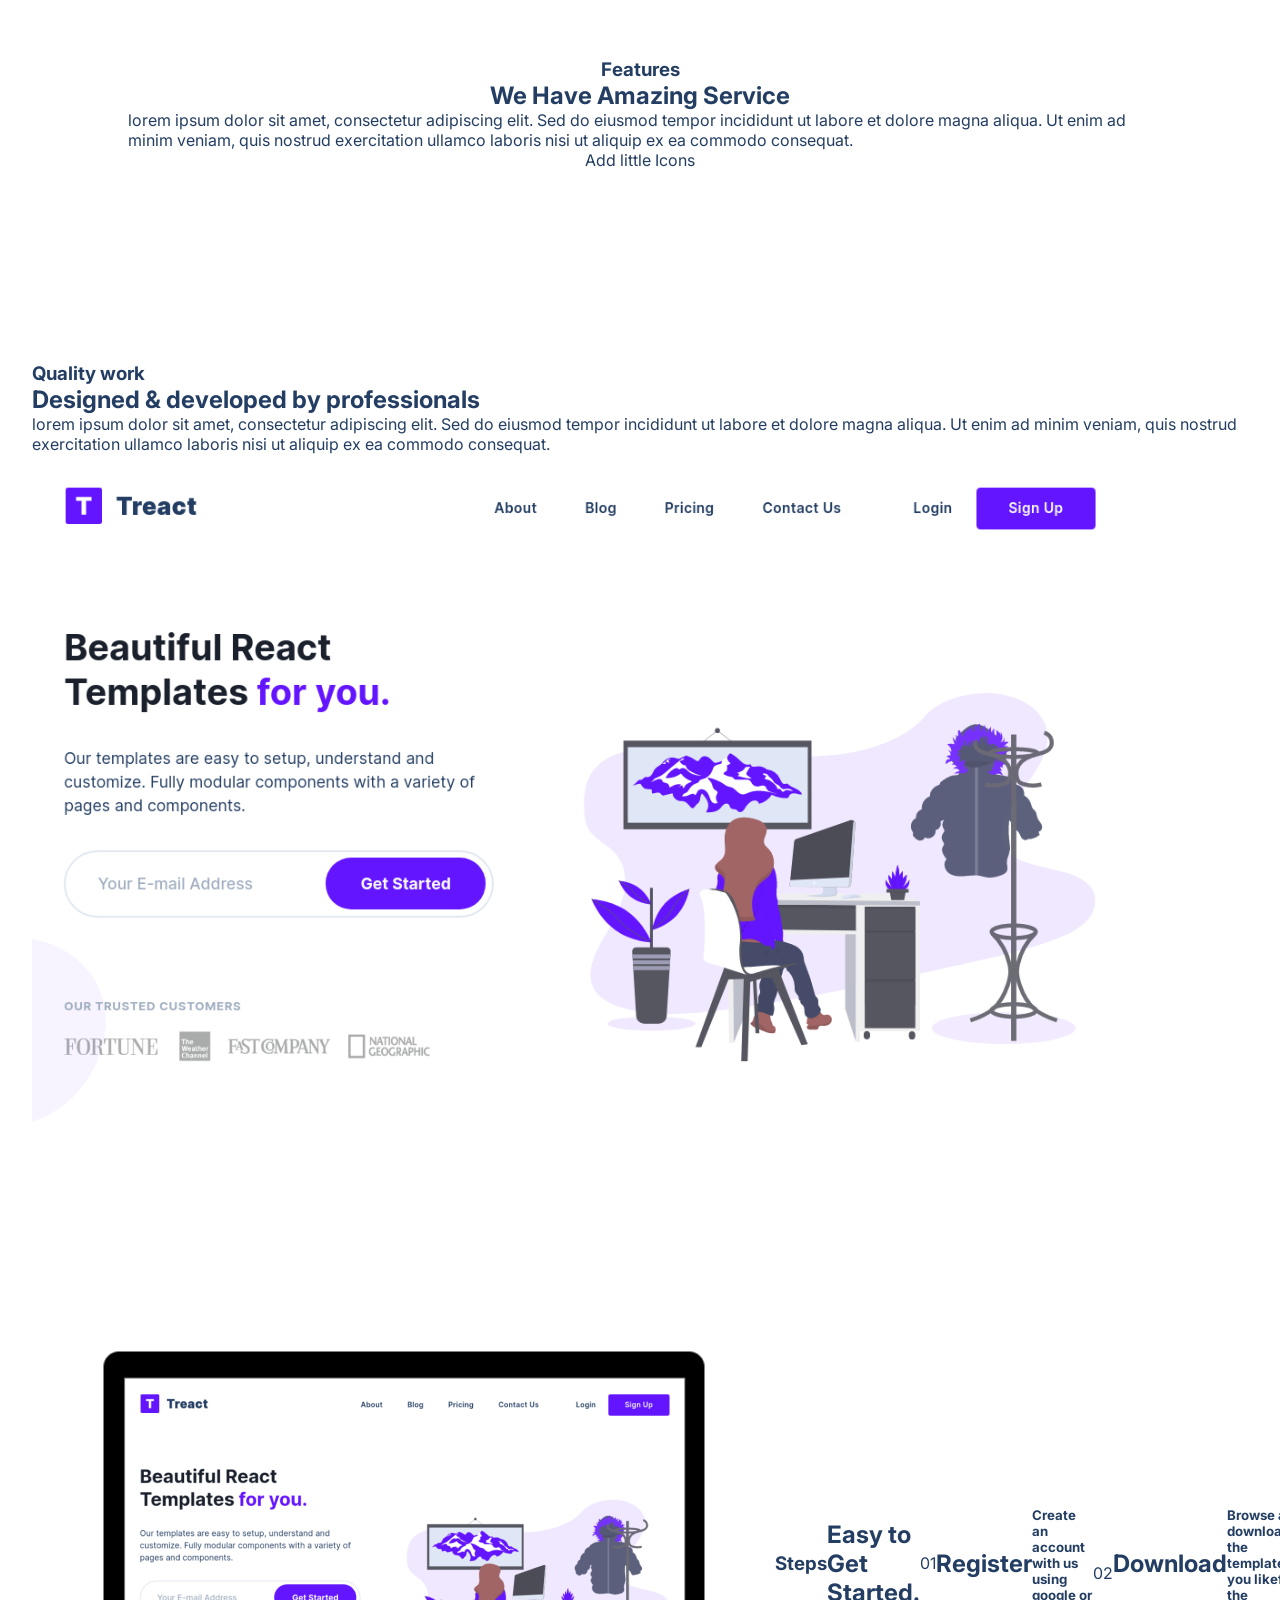
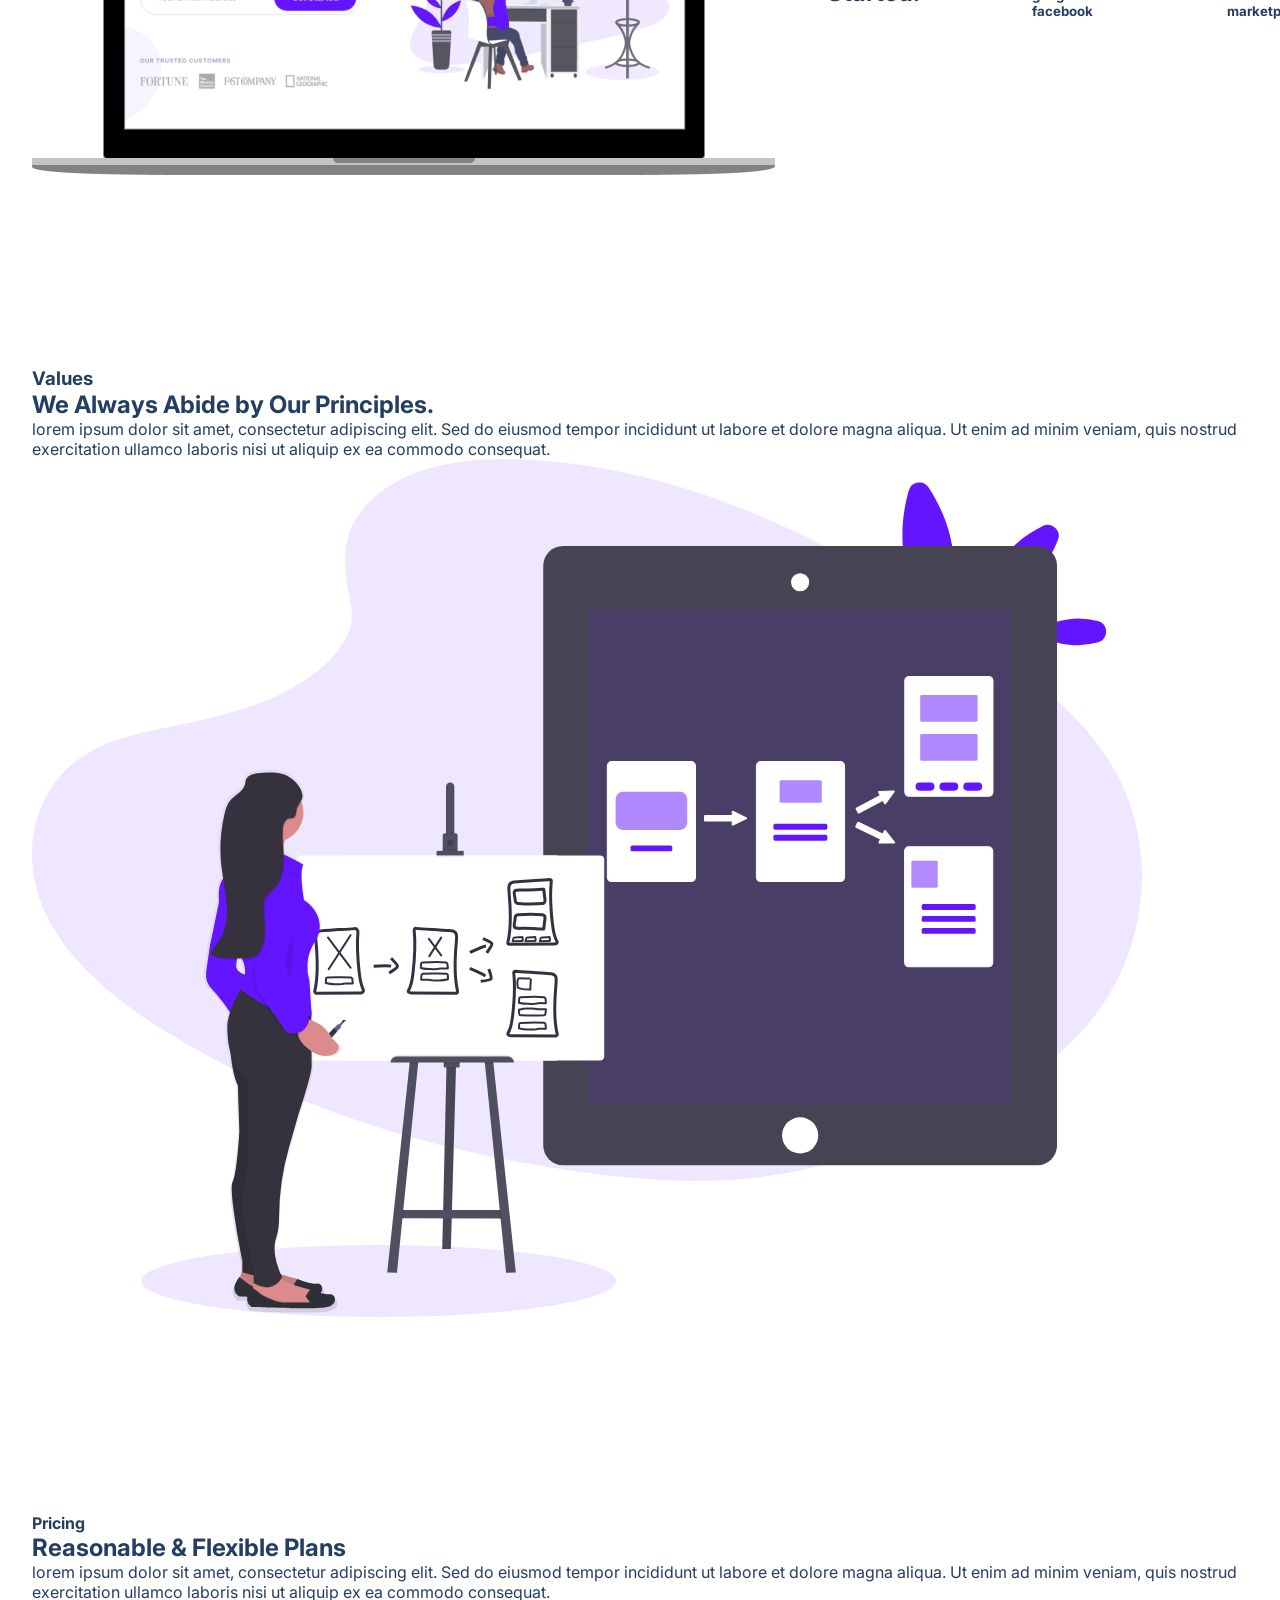
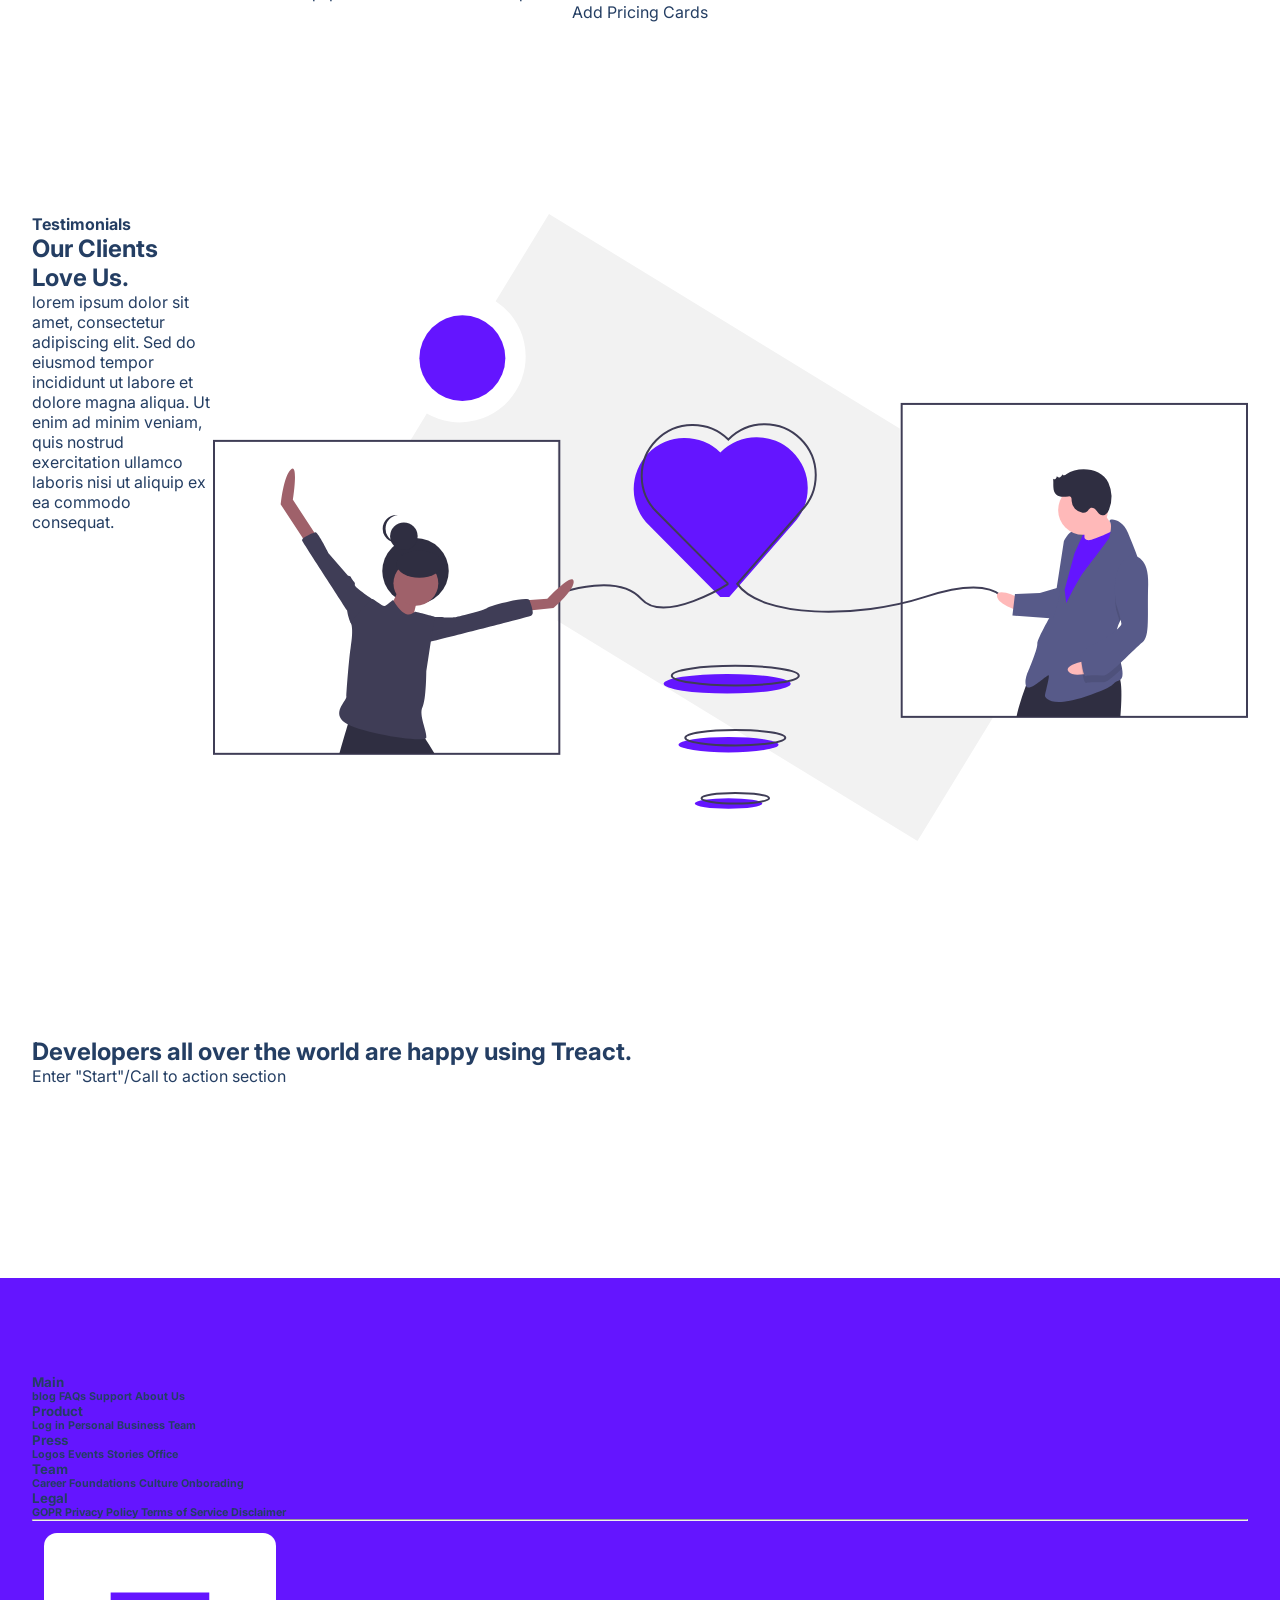
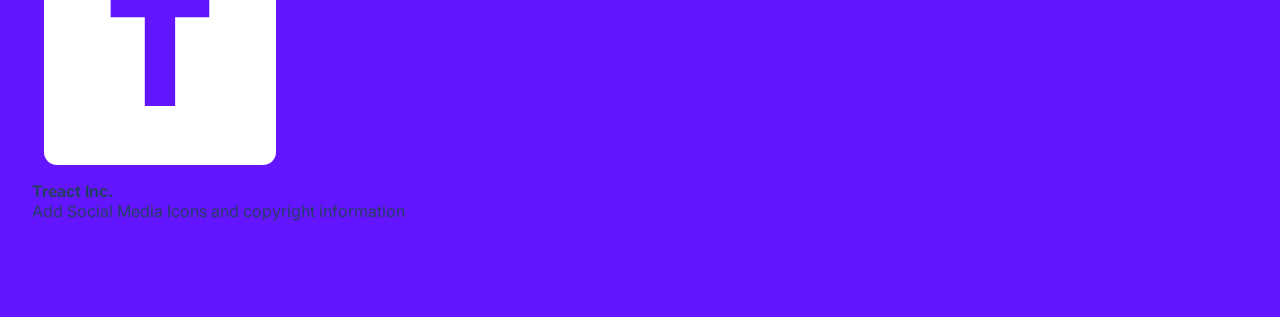
==== commit 315cf781: "sixth commit" ====
--- a/index.html/index.html
+++ b/index.html/index.html
@@ -29,7 +29,6 @@
                 <li><a href="">Blog </a></li>
                 <li><a href="">Pricing</a></li>
                 <li><a href="">Contact Us</a></li>
-                <li><a href="">Pricing</a></li>
                 <li><a href="">Login in</a></li>
                 <li><a href="">Sign up</a></li>
                </ul>
@@ -54,6 +53,7 @@
                     <line x1="6" y1="6" x2="18" y2="18"></line>
                 </svg>
             </button>
+
             <div class="modal__links">
                 <a class="modal__link">About</a>
                 <a class="modal__link">Blog</a>
@@ -63,6 +63,7 @@
                 <a class="modal__link modal__link--primary">Sign Up</a>
             </div>
         </div>
+
         <header>
             <div class="container">
                 <div class="row">
@@ -71,16 +72,11 @@
                         <h1>
                             Beautiful React Templates for you.
                         </h1>
-
                         <br>
-
-                        </div>
-
-                        <div class="about__text">
+                        </div> 
                     <p> 
-                        Our templets are easy to setup, understand and custumize. Fully modular components with a varity of pages and components.
+                        Our templets are easy to setup, understand and customize. Fully modular components with a varity of pages and components.
                     </p>
-
                     </div>
 
                     <div class="about__img">
--- a/css/style.css
+++ b/css/style.css
@@ -79,6 +79,17 @@
     }
 .nav__links {
     display: flex;
+}
+
+.nav__link ul {
+    display: flex;
+    list-style: none;
+    gap: 32px;
+    align-items: center;
+}
+
+.nav__link a {
+    text-decoration: none;
 }
 
 .btn__menu {
@@ -170,12 +181,6 @@
     position: relative;
 }
 
-.about__text {
-    font-size: 16px;
-    font-weight: 400;
-    line-height: 1.5;
-    margin-bottom: 24px;
-}
 .about__img {
     position: relative;
     right: 0;
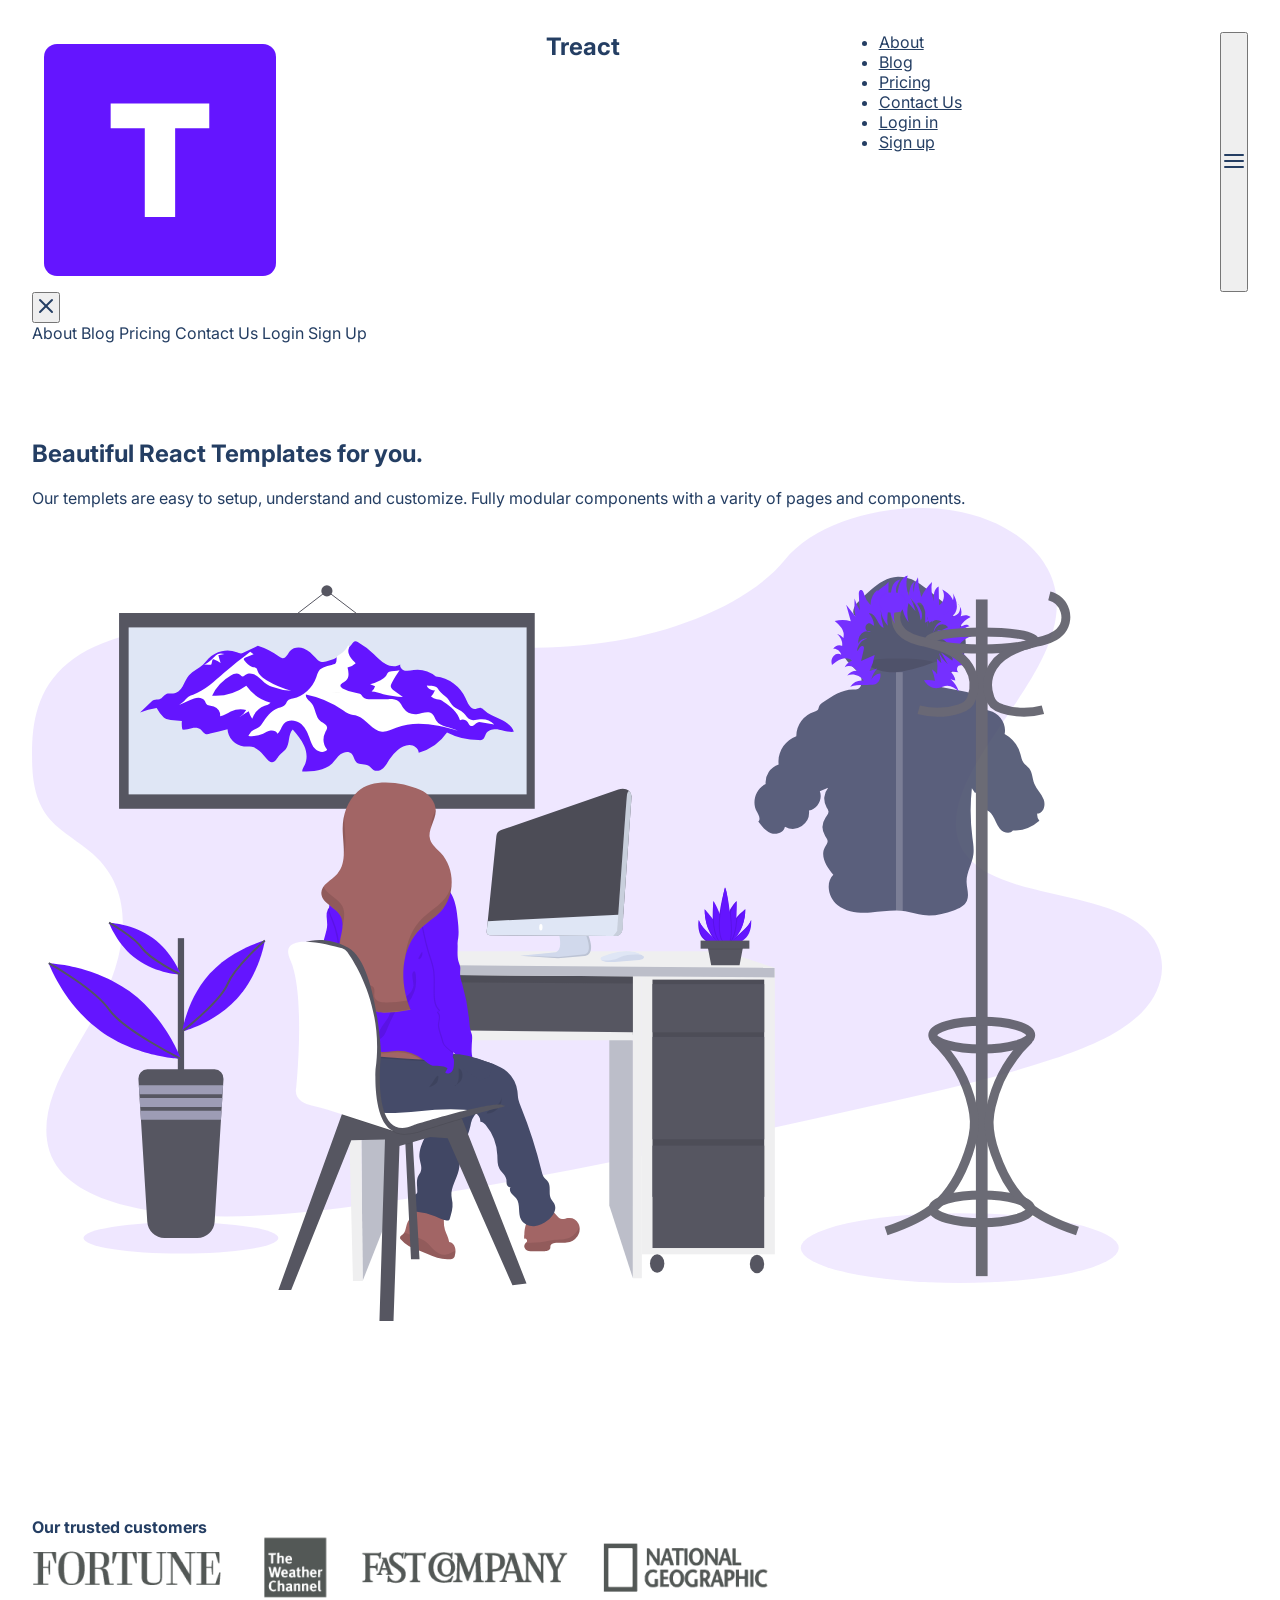
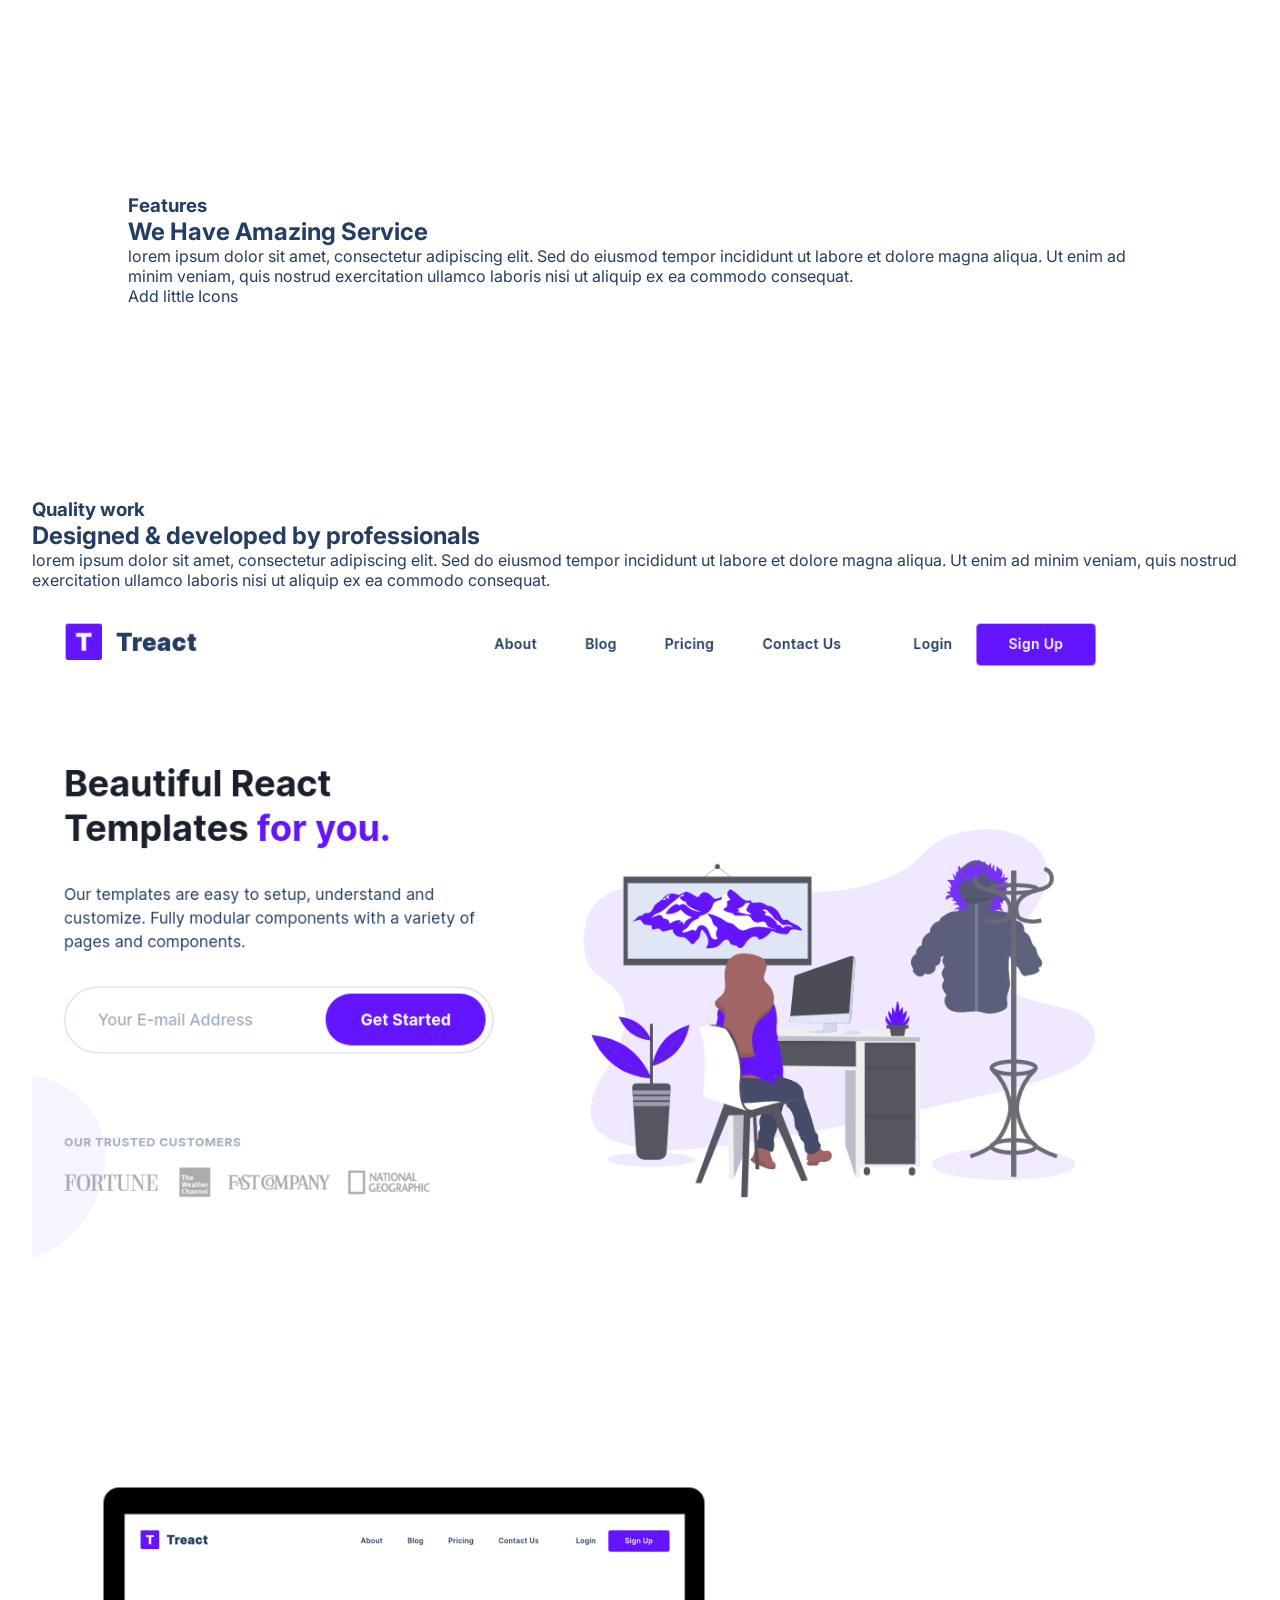
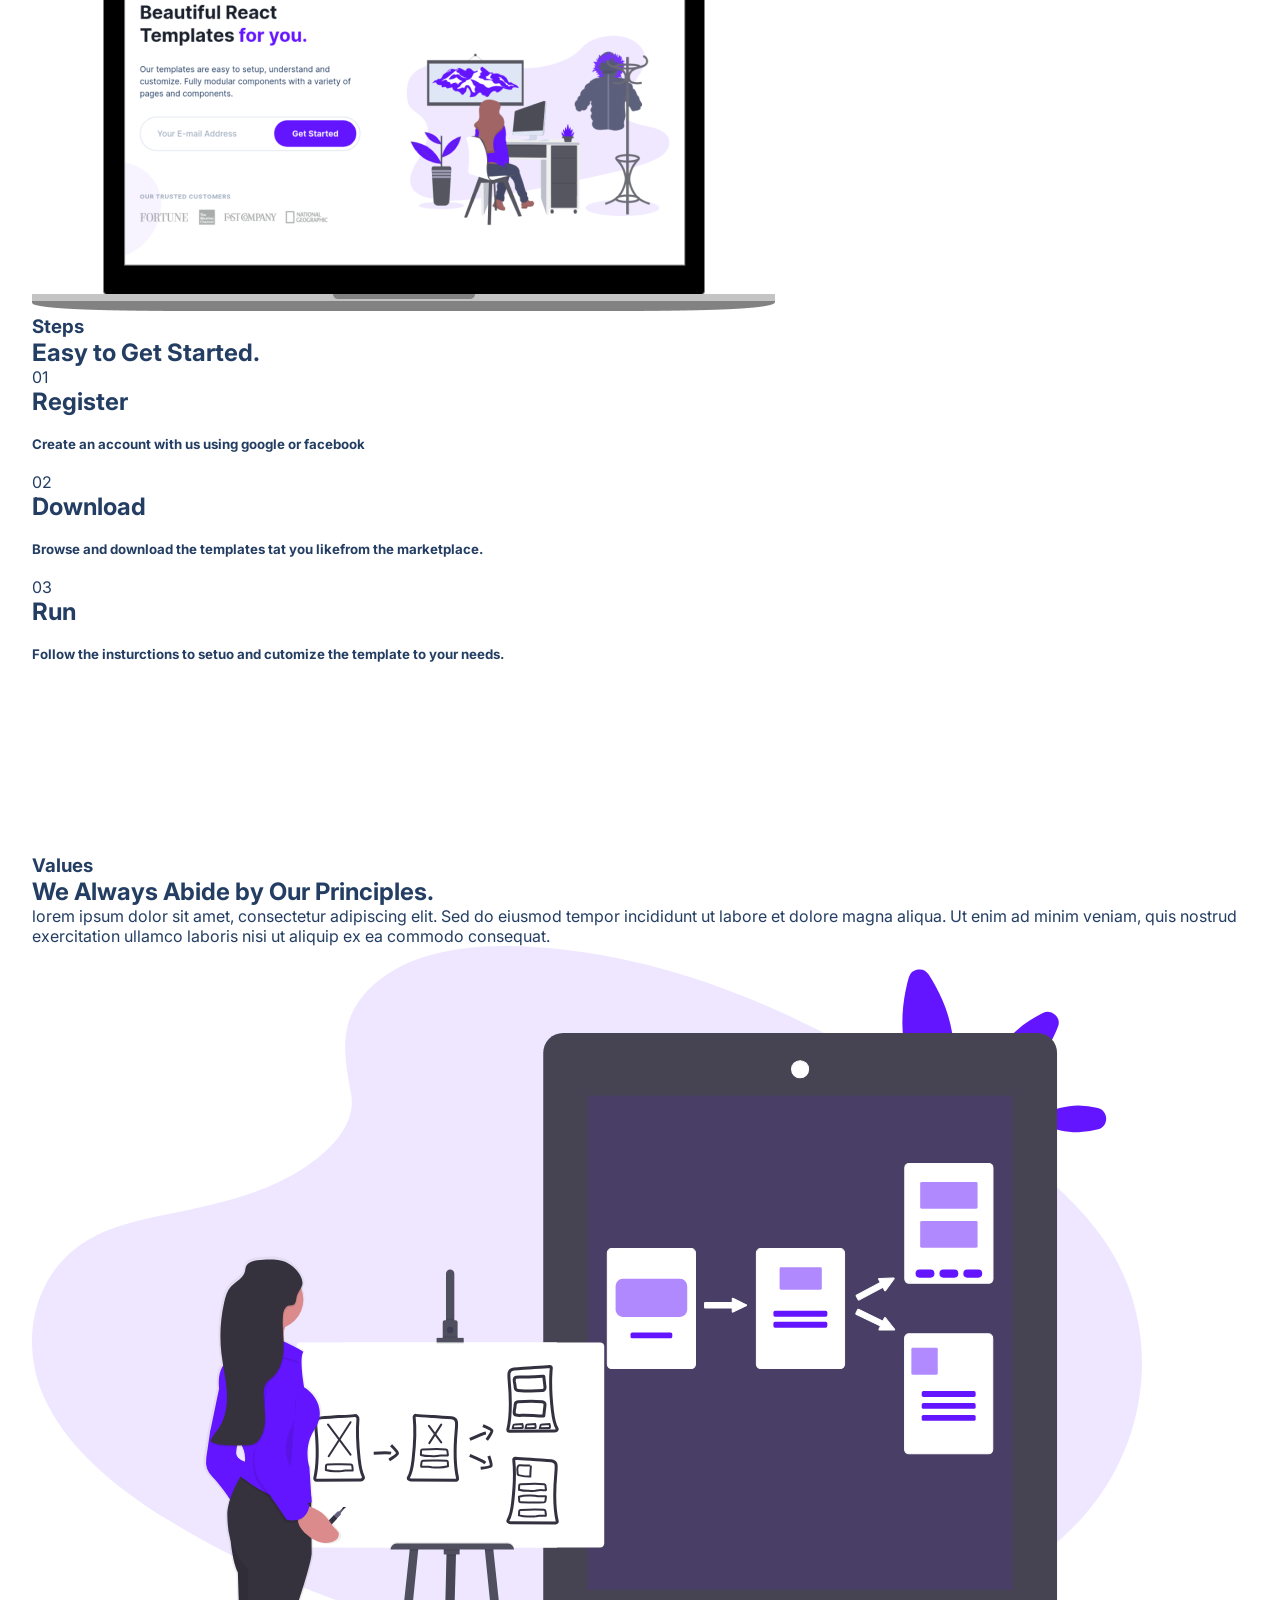
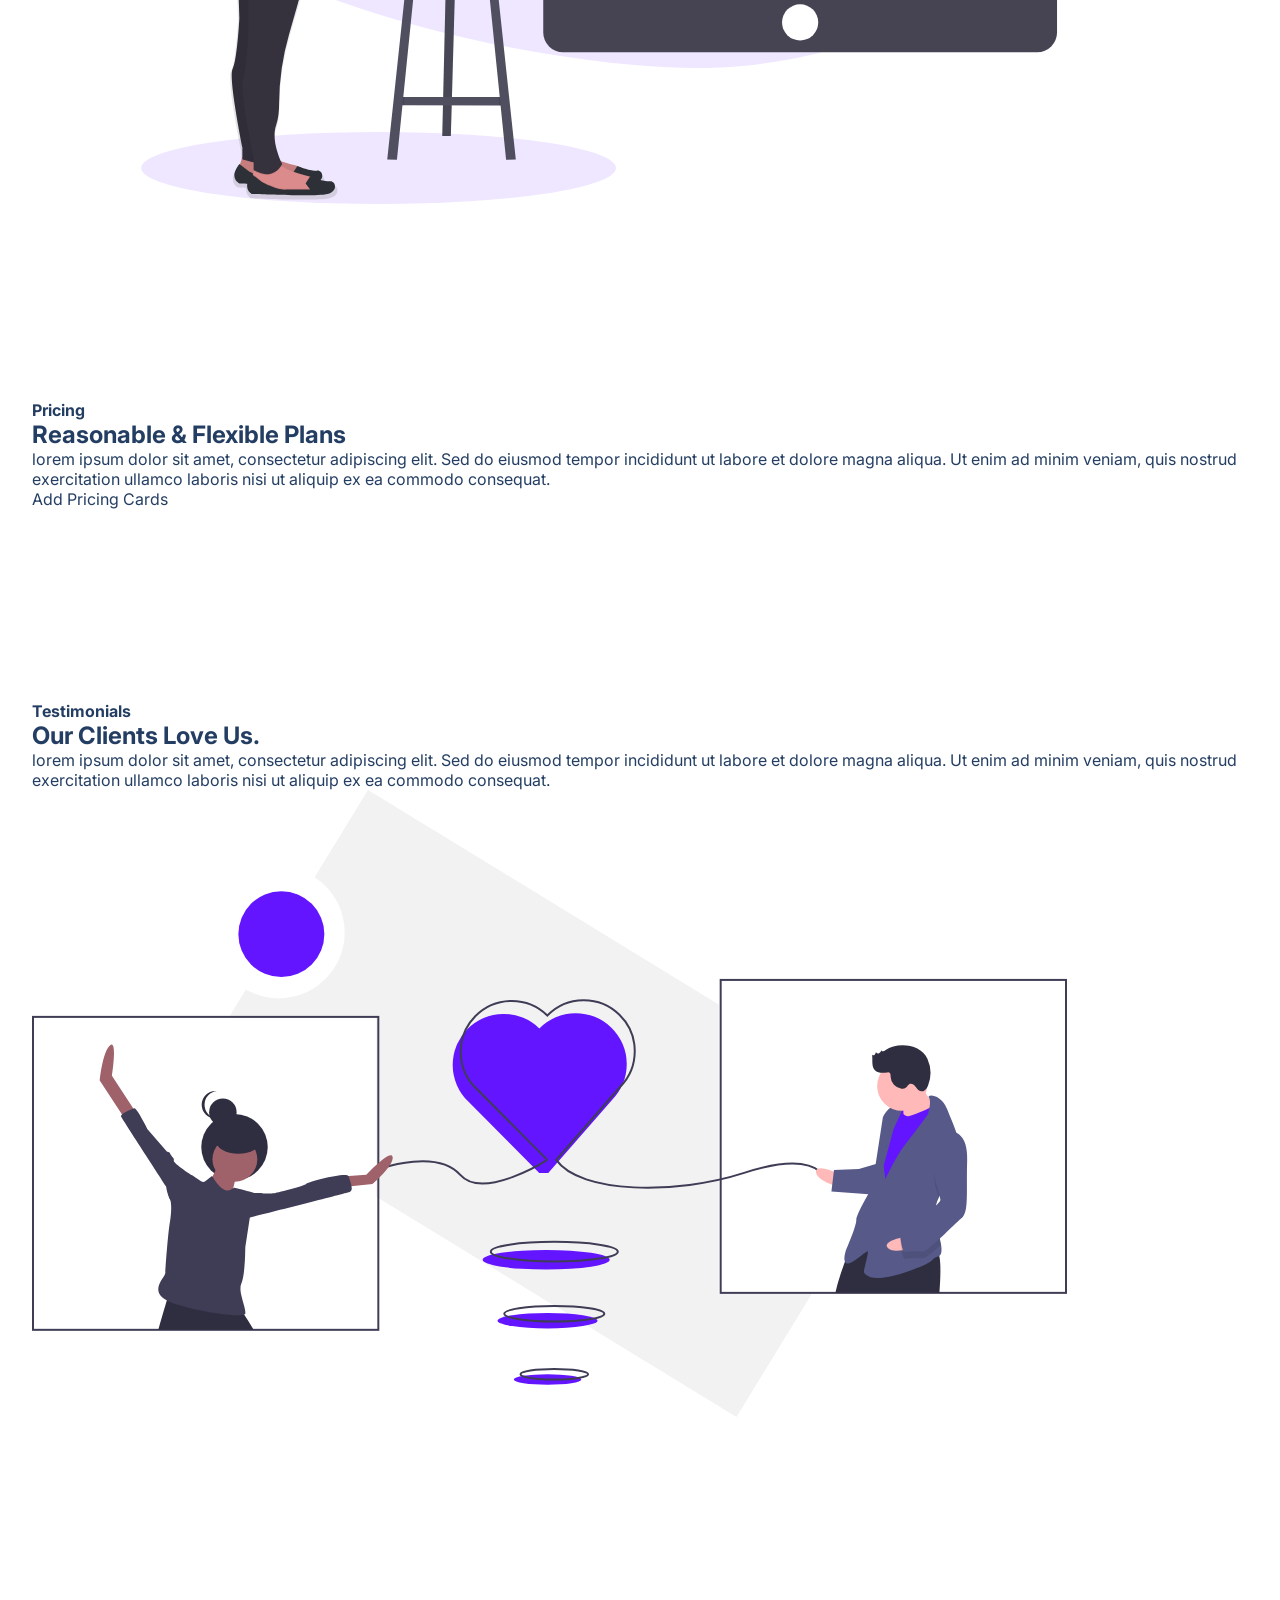
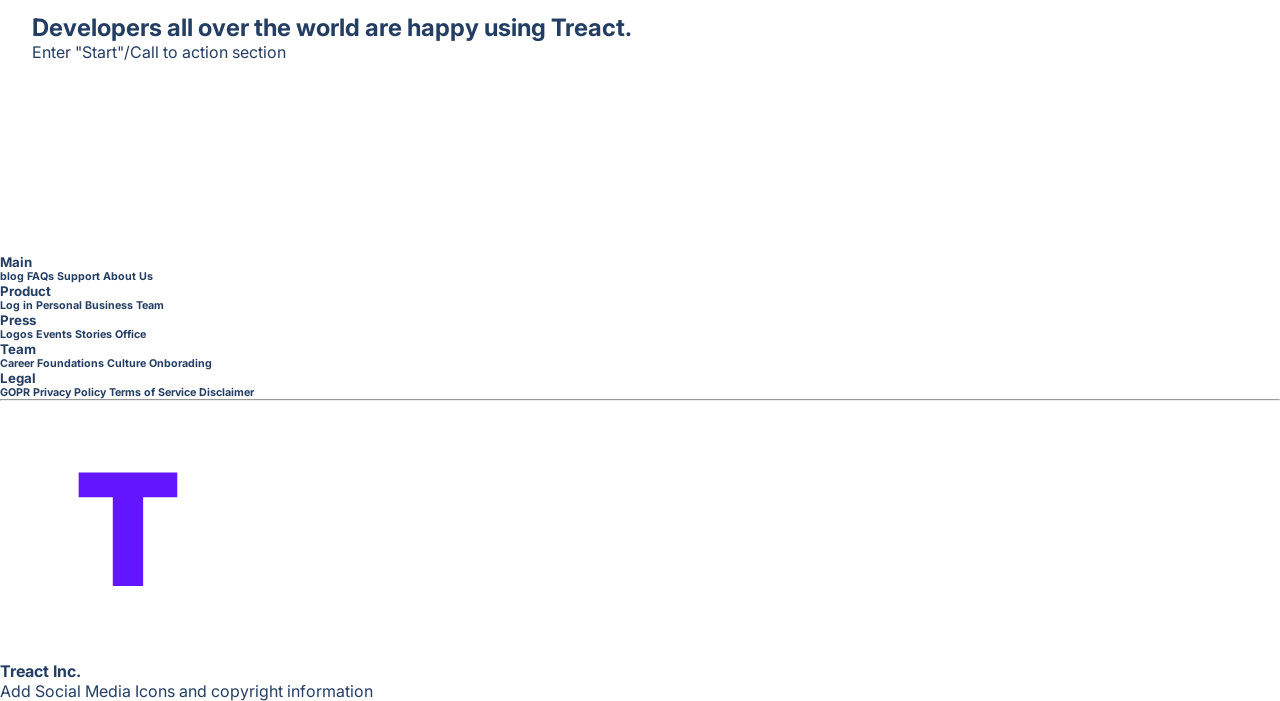
==== commit cd1e8efd: "seventh commit" ====
--- a/index.html/index.html
+++ b/index.html/index.html
@@ -67,13 +67,13 @@
         <header>
             <div class="container">
                 <div class="row">
-                    <div class="about__title">
+                    <div class="about__description">
                         
                         <h1>
                             Beautiful React Templates for you.
                         </h1>
                         <br>
-                        </div> 
+                         
                     <p> 
                         Our templets are easy to setup, understand and customize. Fully modular components with a varity of pages and components.
                     </p>
@@ -82,24 +82,22 @@
                     <div class="about__img">
                     <img src=" ../asset/design-illustration-2.6da6a00b20c07c4a9b65d1870679e1b8.svg" alt="Design Illustration">
                     </div>
-
+                    </div>
                 </div>
             </div>
 
             <div class="container"> 
                 <div class="row">
-                    <div class="trusted__customers">
+                    <div class="trusted__description">
                     
                         <h4>
                         Our trusted customers
                         </h4>
                     
-                </div>
-
-                <div class="customers__logo">
-                <img src="../asset/customers-logo-strip.680ac7c2e8ae28161d2c.png">
-                </div>
-                  
+                 <div class="customers__logo">
+                 <img src="../asset/customers-logo-strip.680ac7c2e8ae28161d2c.png">
+                 </div>
+                </div>
             </div>
             
             </div>
--- a/css/style.css
+++ b/css/style.css
@@ -64,7 +64,7 @@
     align-items: center;
     margin: 8px 0;
     padding-bottom: 4px;
-}
+
 
  .nav__logo--img {
         width: 60px;
@@ -81,14 +81,14 @@
     display: flex;
 }
 
-.nav__link ul {
+.nav__links ul {
     display: flex;
     list-style: none;
     gap: 32px;
     align-items: center;
 }
 
-.nav__link a {
+.nav__links a {
     text-decoration: none;
 }
 
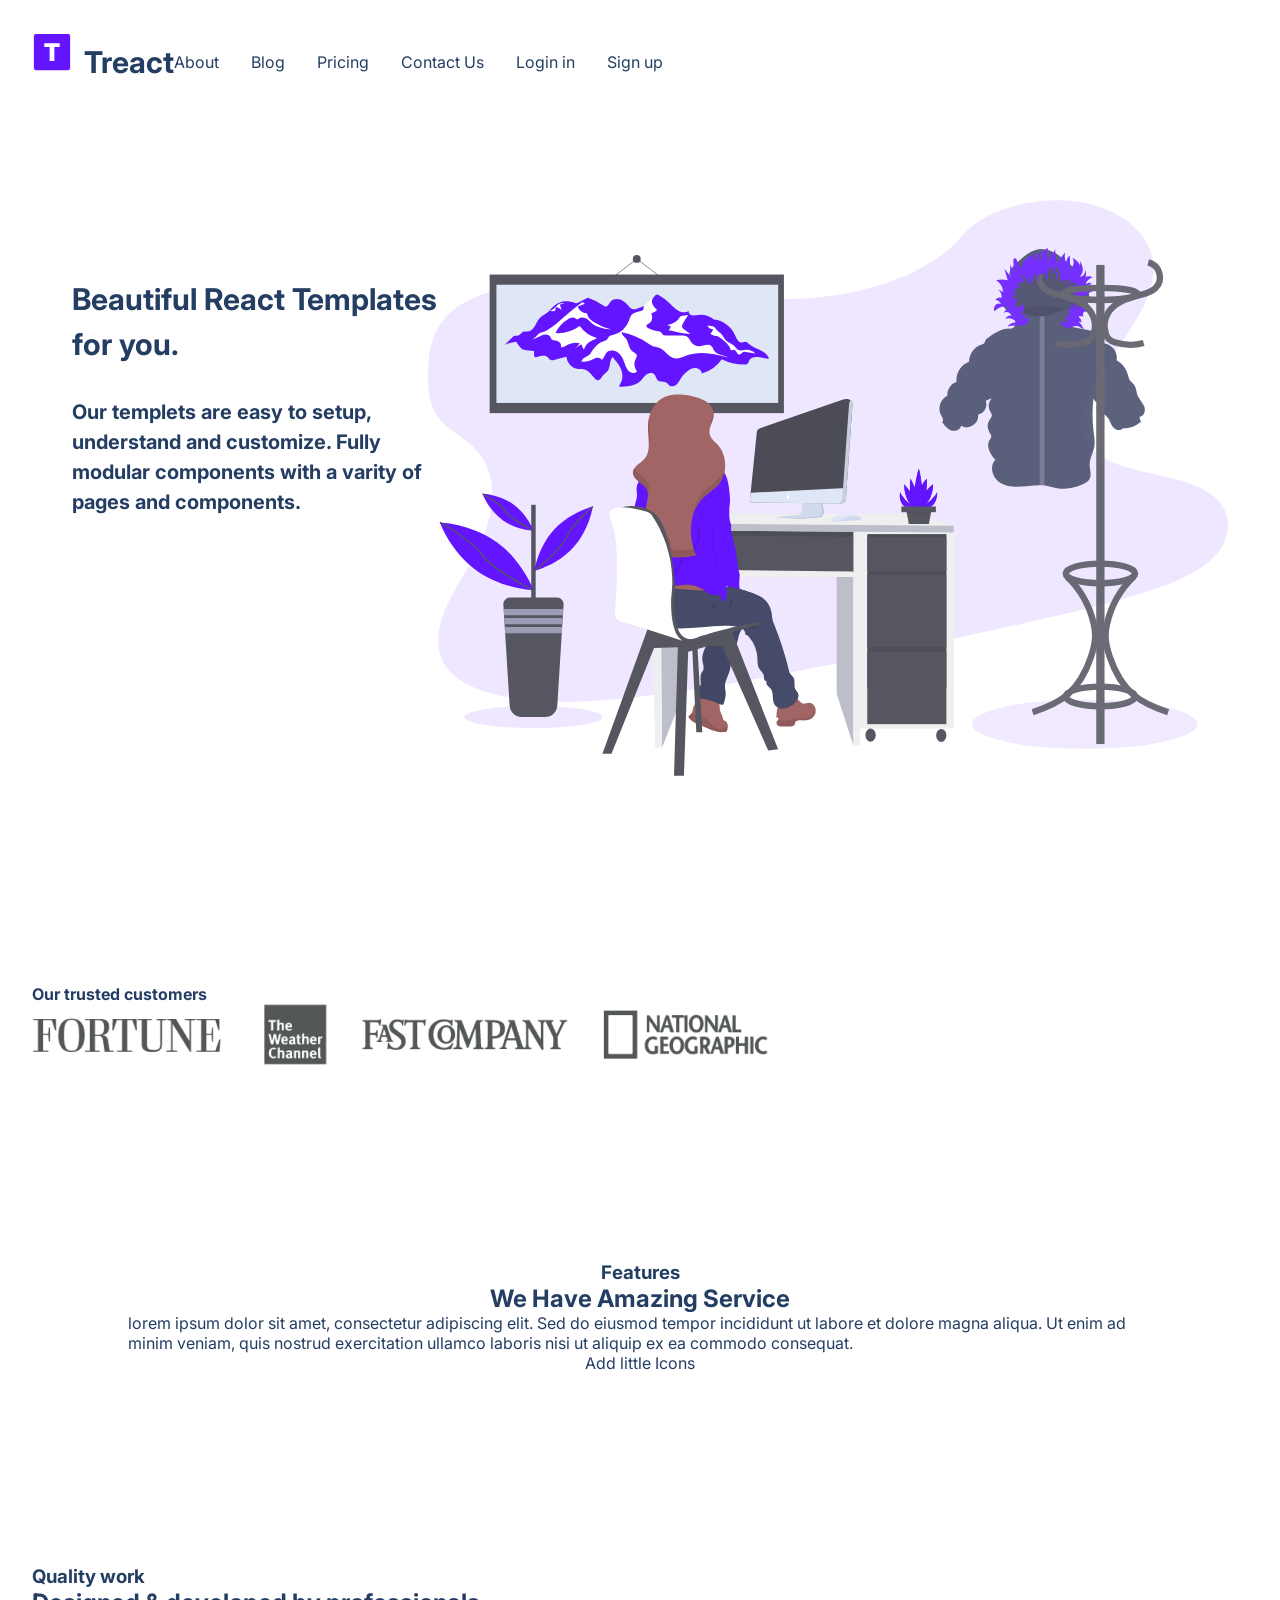
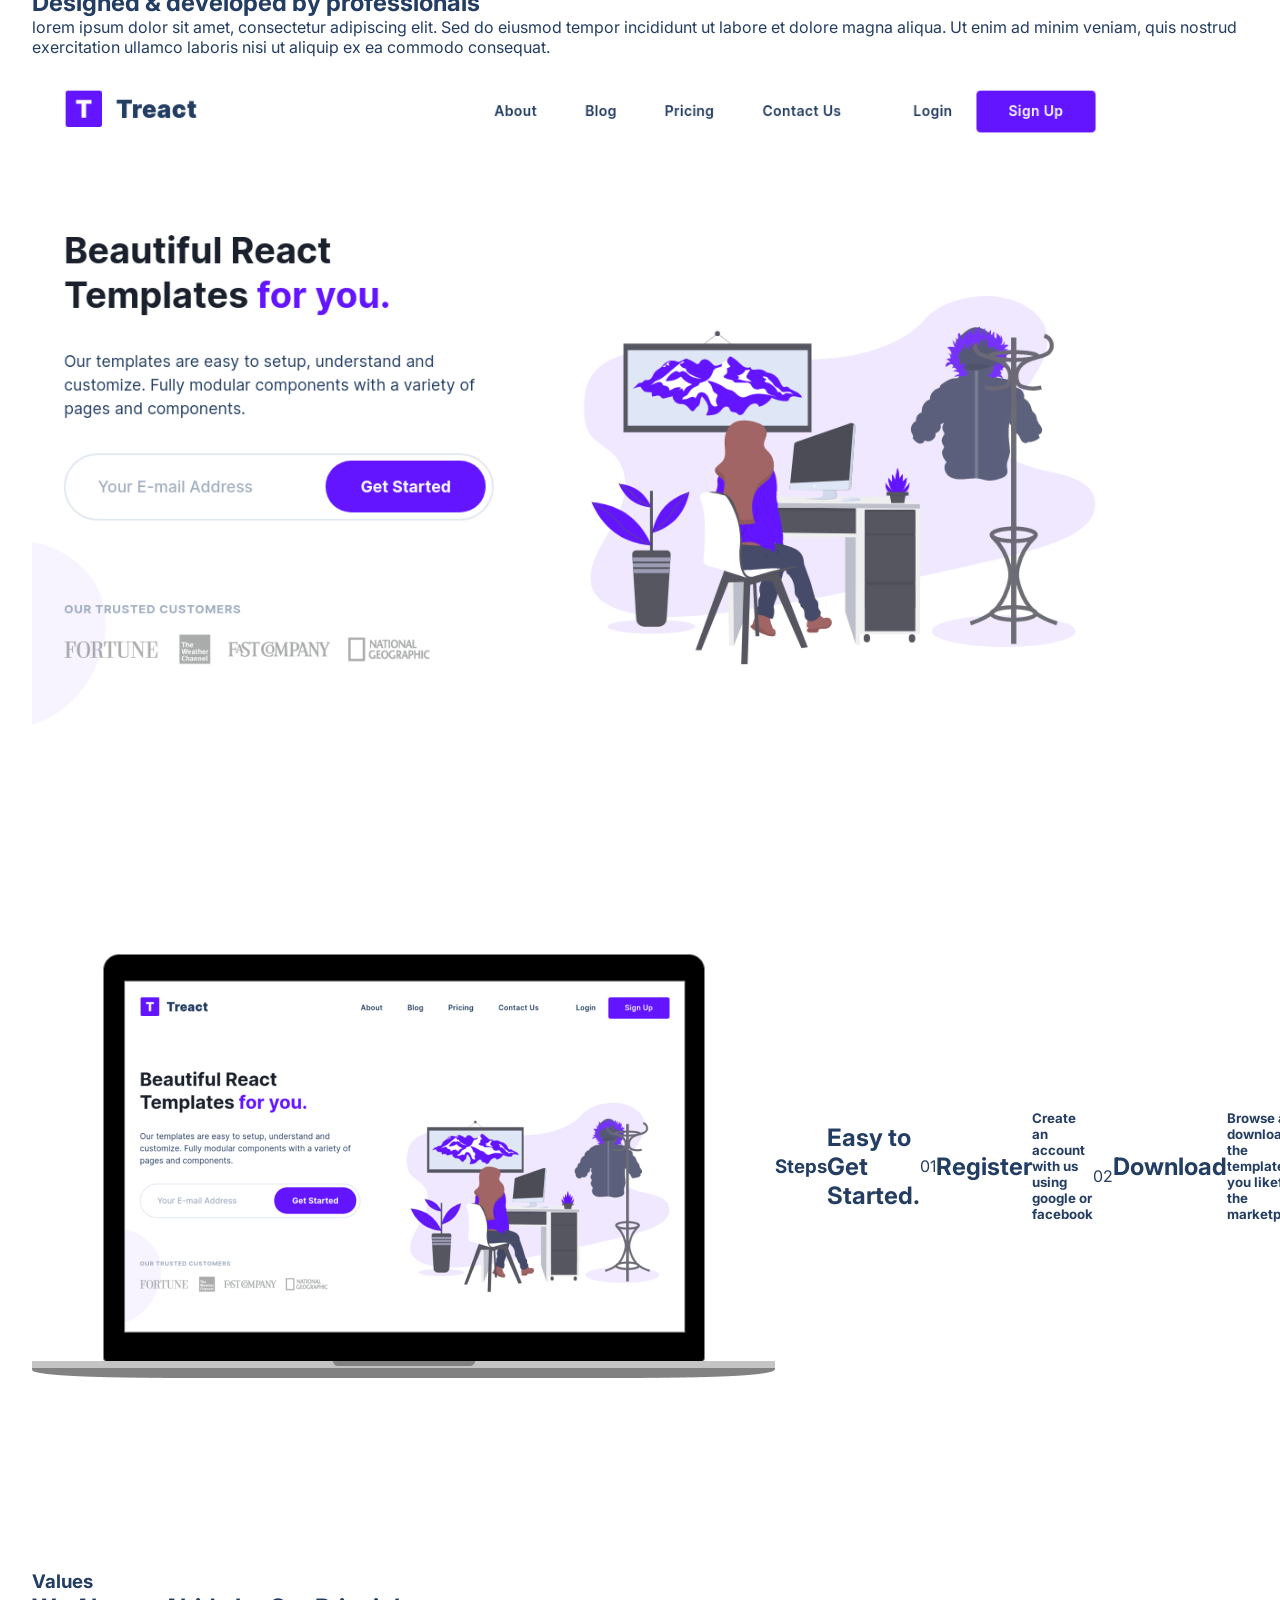
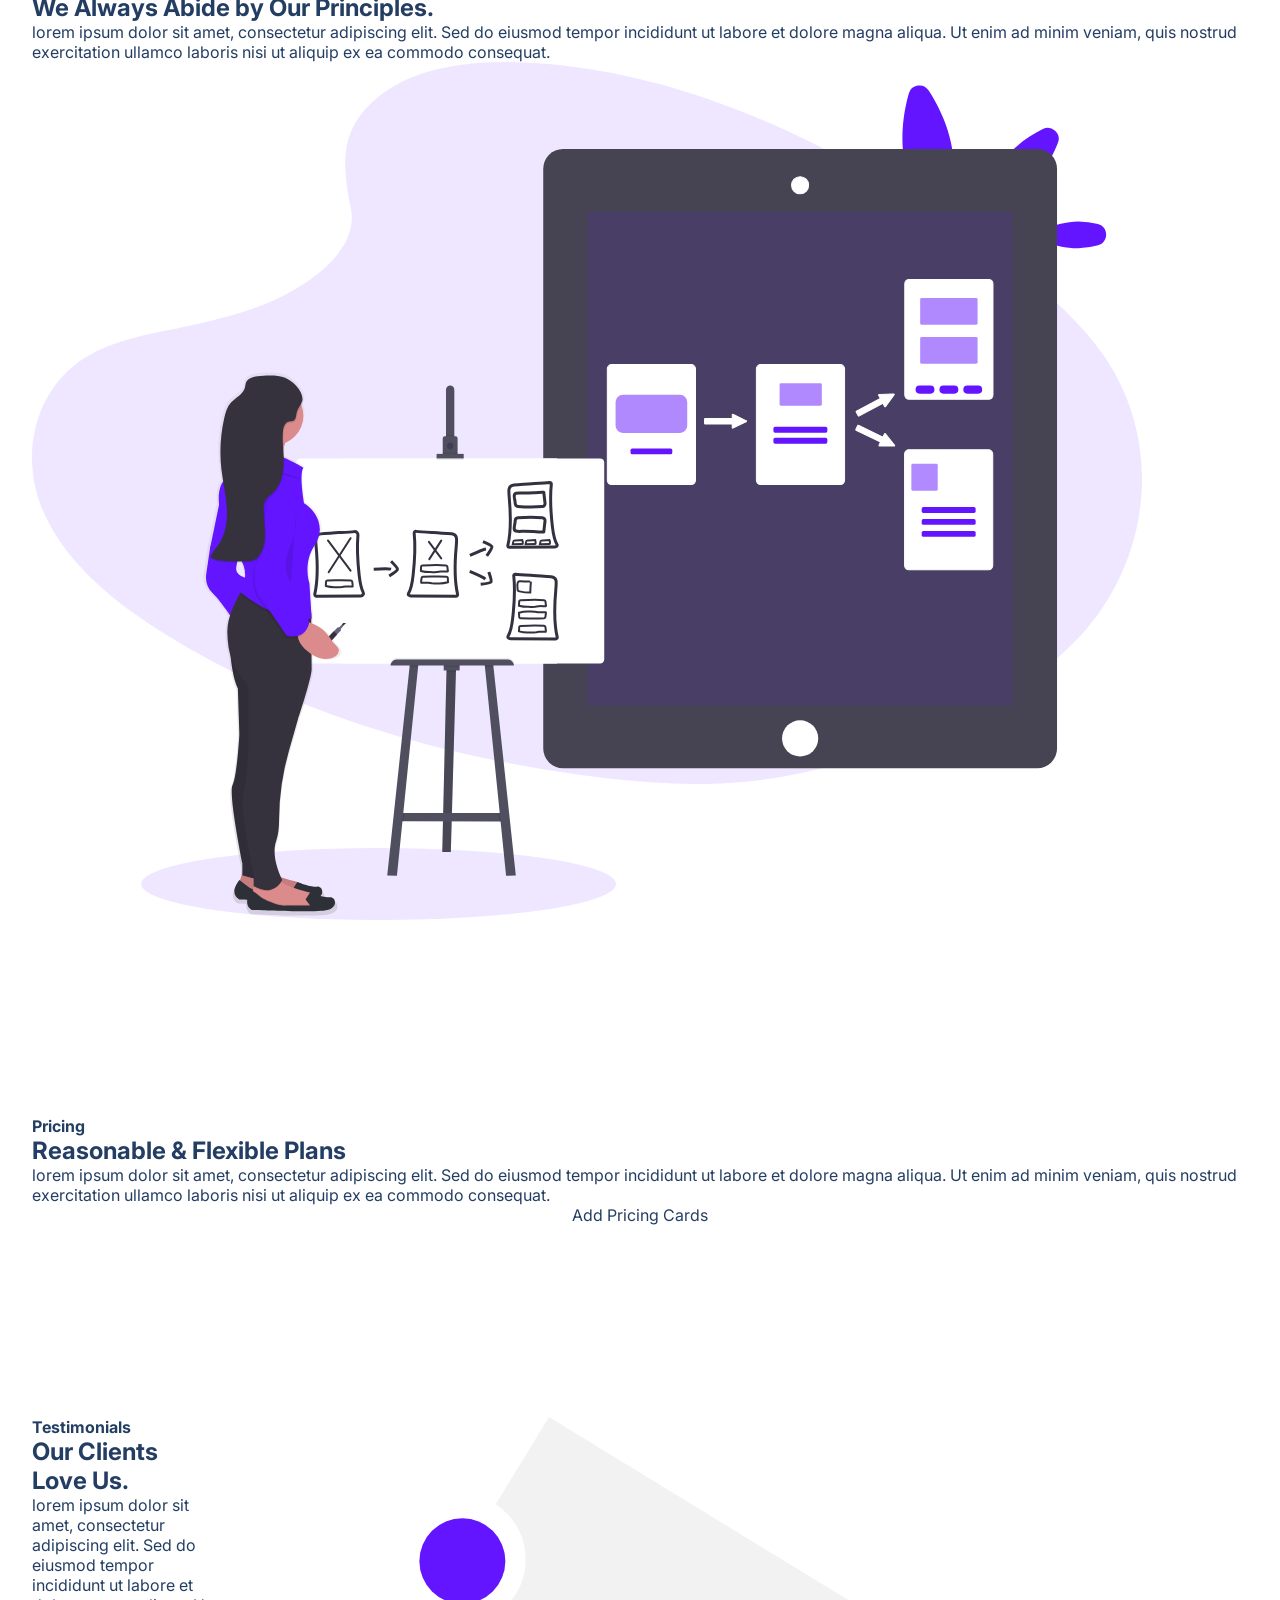
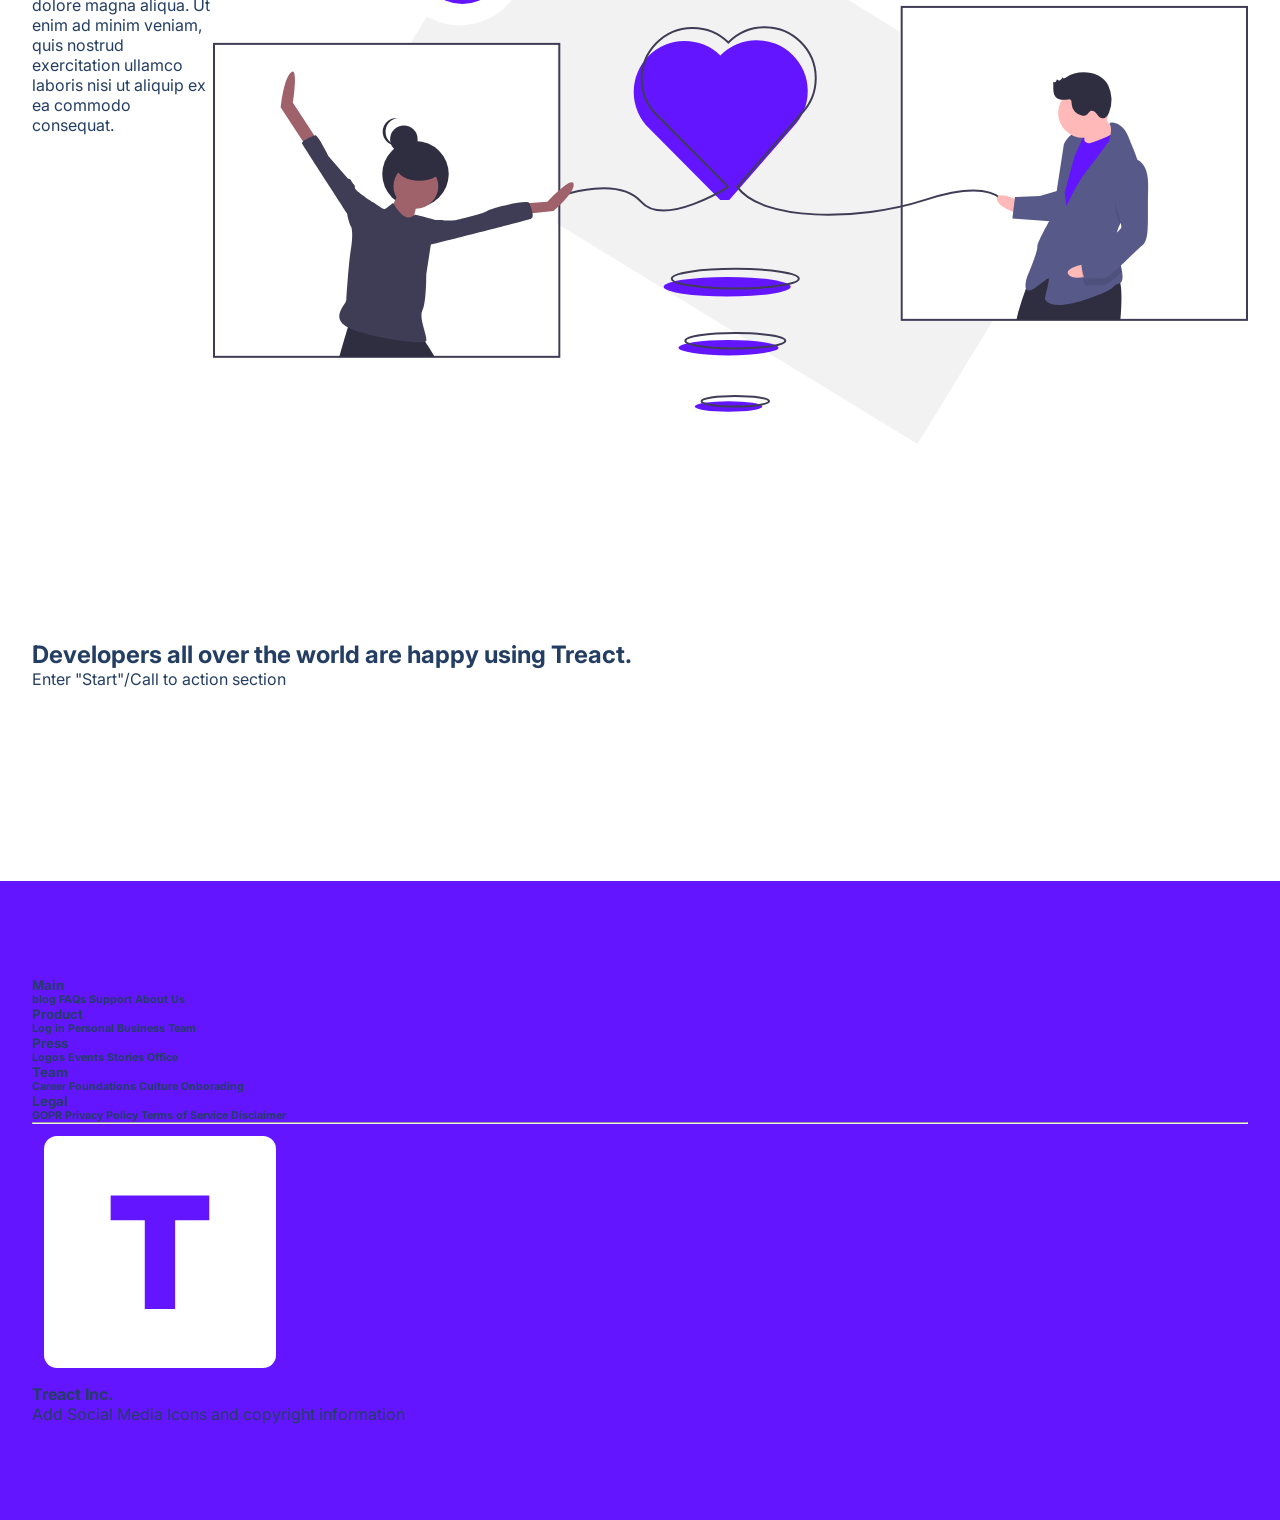
==== commit 19d495d0: "tenth push" ====
--- a/index.html/index.html
+++ b/index.html/index.html
@@ -15,7 +15,7 @@
 <body>
     <section id="landing">
         <nav>
-            <div class="row nav__row">
+            <div class="nav__row">
                 <div class="nav__logo__img">
                     <img src="../asset/logo.2c489fc453a1783cbadacf914efa3df6.svg" alt="logo" class="nav__logo--img">
                 </div>
@@ -42,7 +42,7 @@
                         <line x1="3" y1="18" x2="21" y2="18"></line>
                     </svg>
                 </button>
-            
+            </div>
         </nav>
         <div class="modal">
             <button class="btn__menu btn__menu--close" onclick="closeMenu()">
@@ -80,7 +80,7 @@
                     </div>
 
                     <div class="about__img">
-                    <img src=" ../asset/design-illustration-2.6da6a00b20c07c4a9b65d1870679e1b8.svg" alt="Design Illustration">
+                    <img src=" ../asset/design-illustration-2.6da6a00b20c07c4a9b65d1870679e1b8.svg" style="width: 800px; height: 600px;" alt="Design Illustration">
                     </div>
                     </div>
                 </div>
--- a/css/style.css
+++ b/css/style.css
@@ -57,6 +57,7 @@
 .nav__row {
     display: flex;
     justify-content: space-between;
+    
 }
 
 .nav__logo {
@@ -64,18 +65,18 @@
     align-items: center;
     margin: 8px 0;
     padding-bottom: 4px;
-
+}
 
  .nav__logo--img {
-        width: 60px;
-        height: 60px;
+        width: 40px;
+        height: 40px;
     }
 
     .nav__text {
         font-size: 20px;
         font-weight: 600;
         line-height: 2.0;
-        margin-left: 60px;
+        margin-left: 12px;
     }
 .nav__links {
     display: flex;
@@ -93,7 +94,7 @@
 }
 
 .btn__menu {
-    display: block;
+    display: none;
     background: transparent;
     border: none;
     transition: all 300ms ease;
@@ -172,21 +173,24 @@
     align-items: center;
     justify-content: space-between;
 }
-
-.about__title {
+ 
+.about__description {
     font-size: 20px;
     font-weight: 700;
     line-height: 1.5;
-    margin-bottom: 24px;
-    position: relative;
+    margin-left: 40px;
+    margin-bottom: 275px;
+    position: relative;
+    justify-content: center;
 }
 
 .about__img {
     position: relative;
-    right: 0;
+    right: 20px;
     bottom: 0;
-    width: 50%;
+    max-width: none;
     height: auto;
+    
 }
 
 
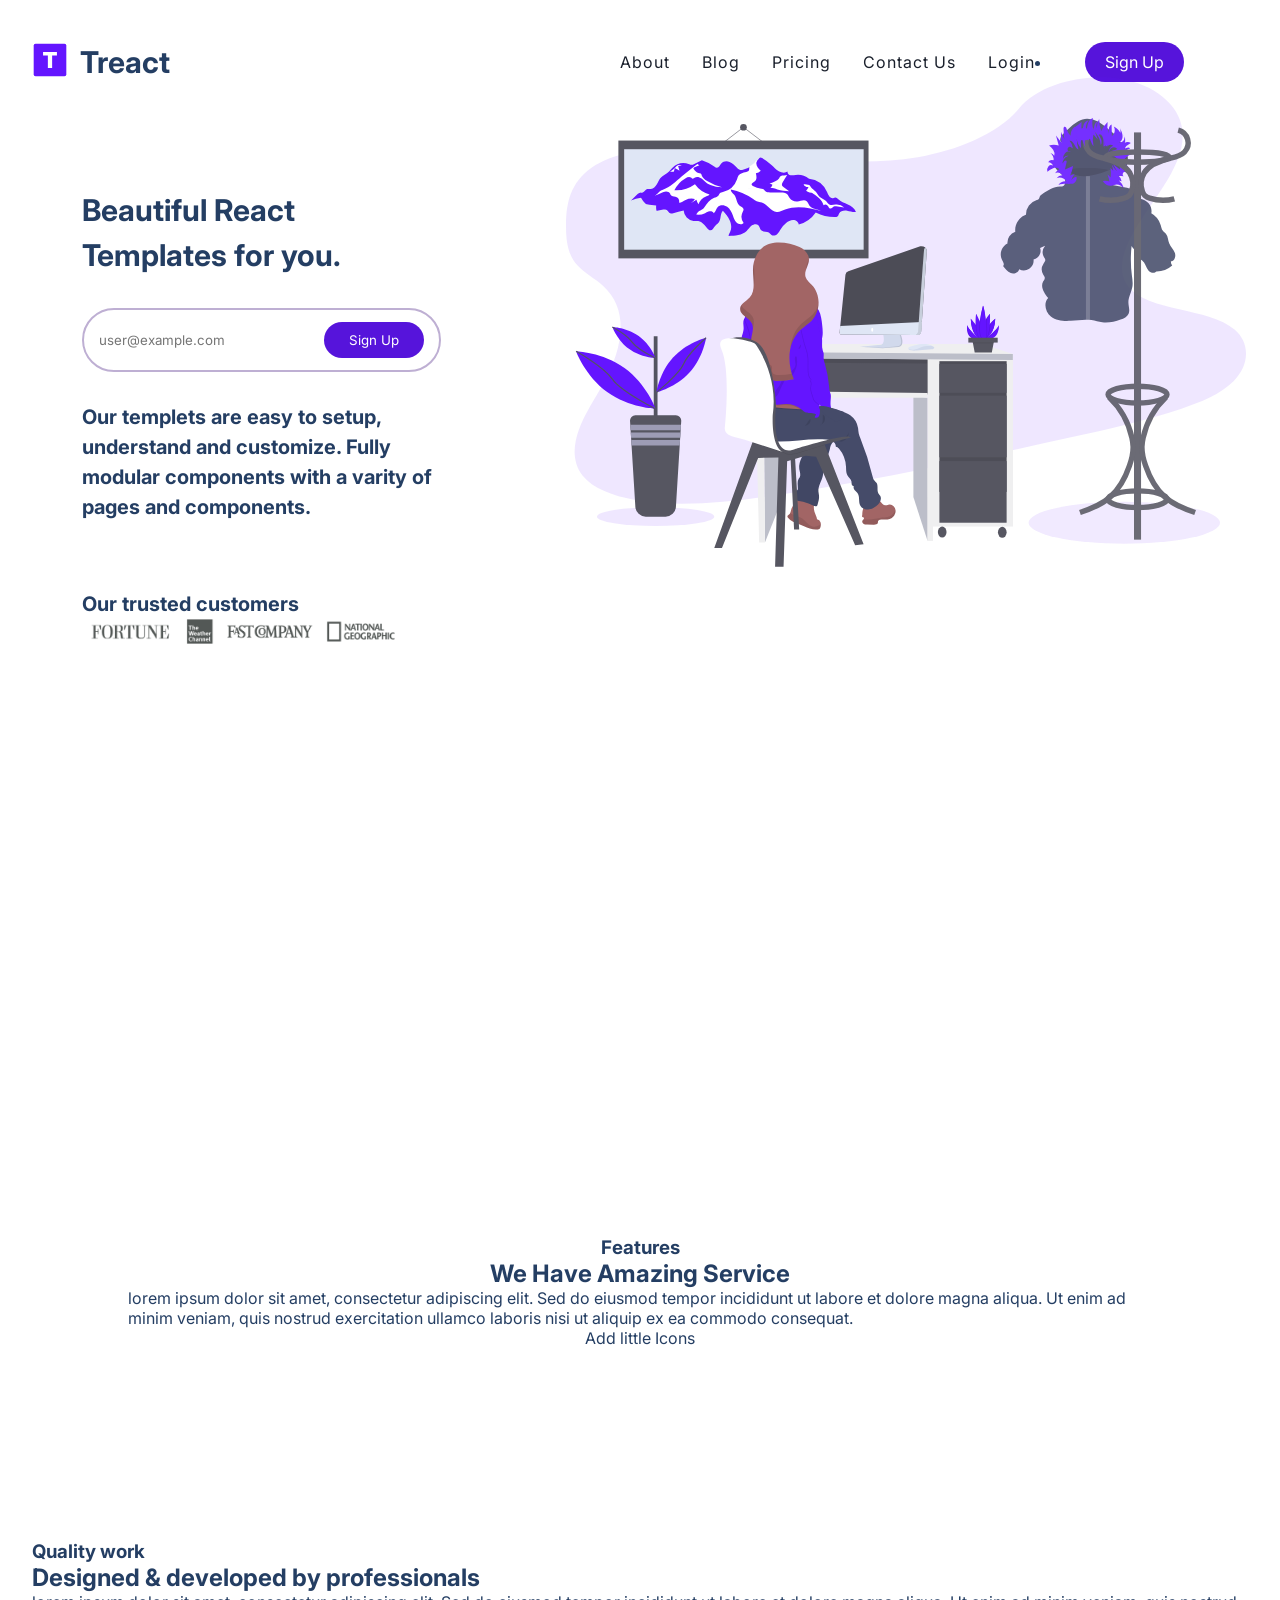
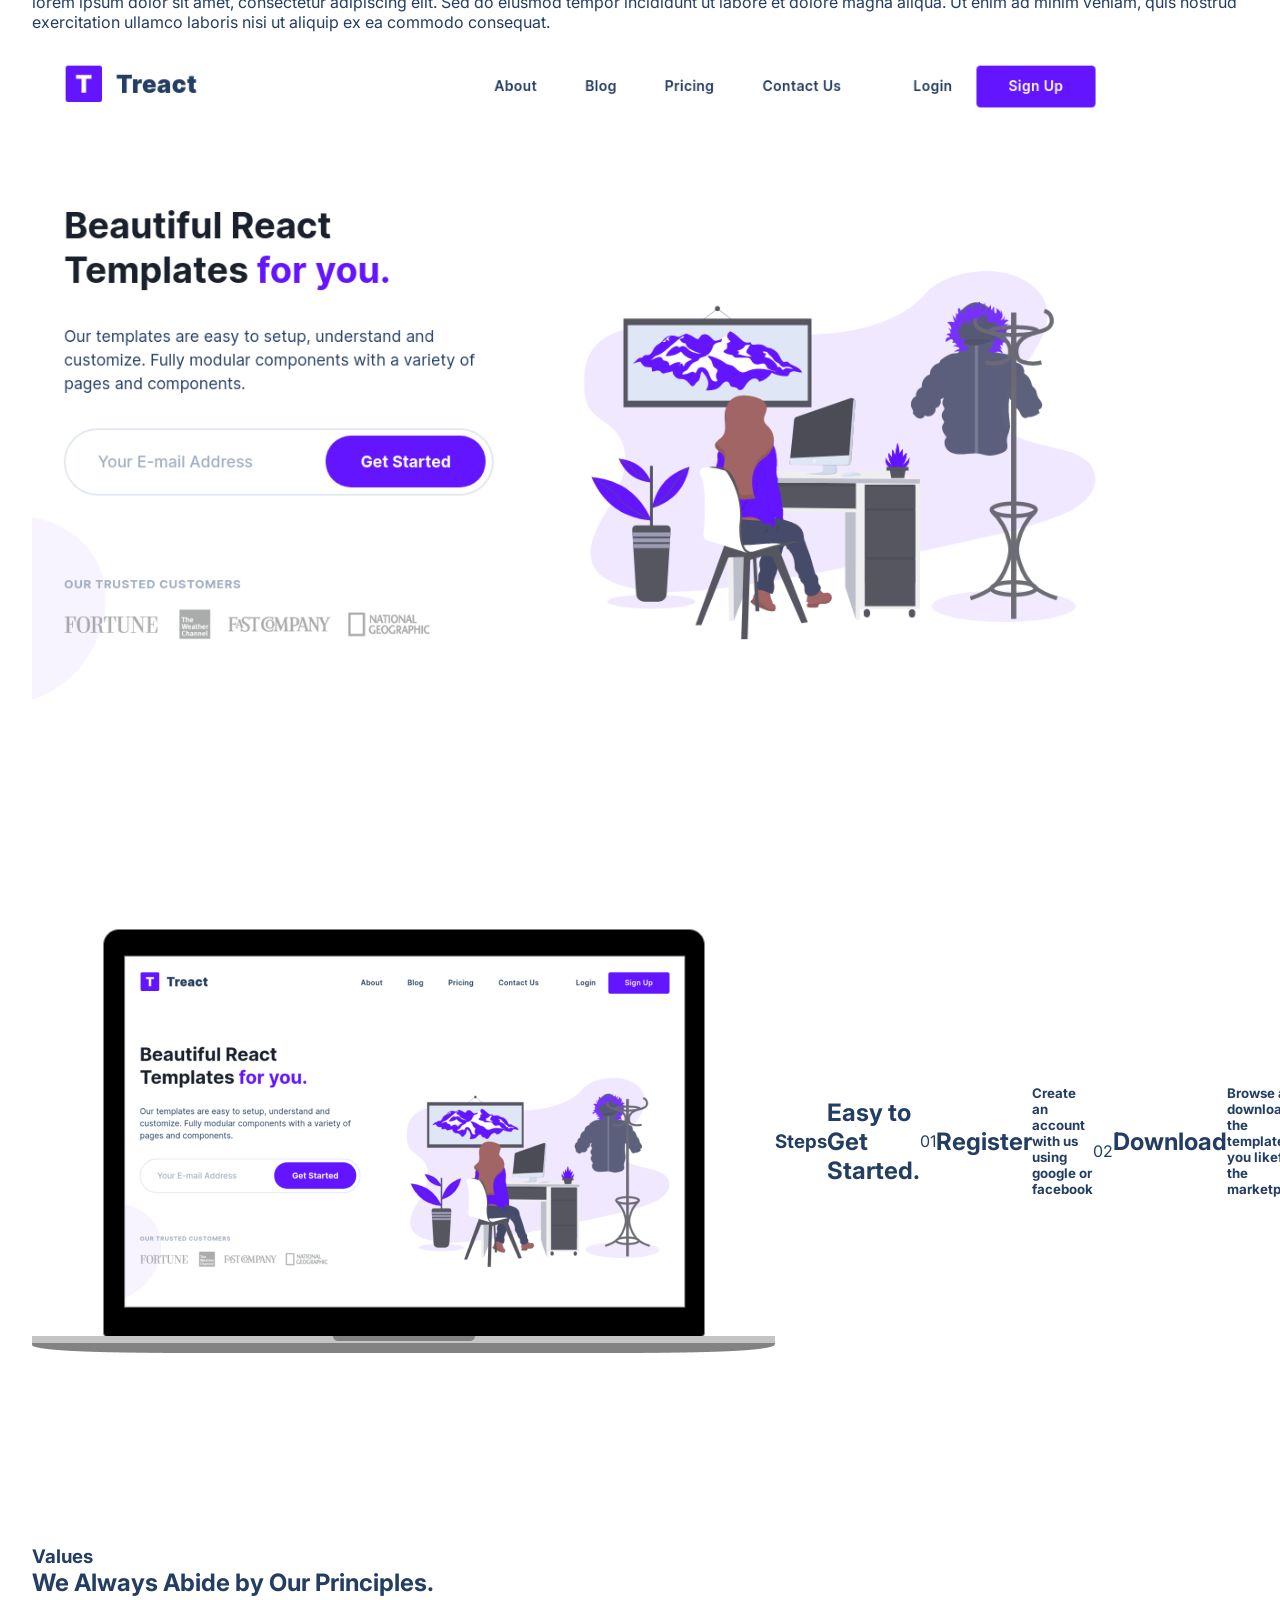
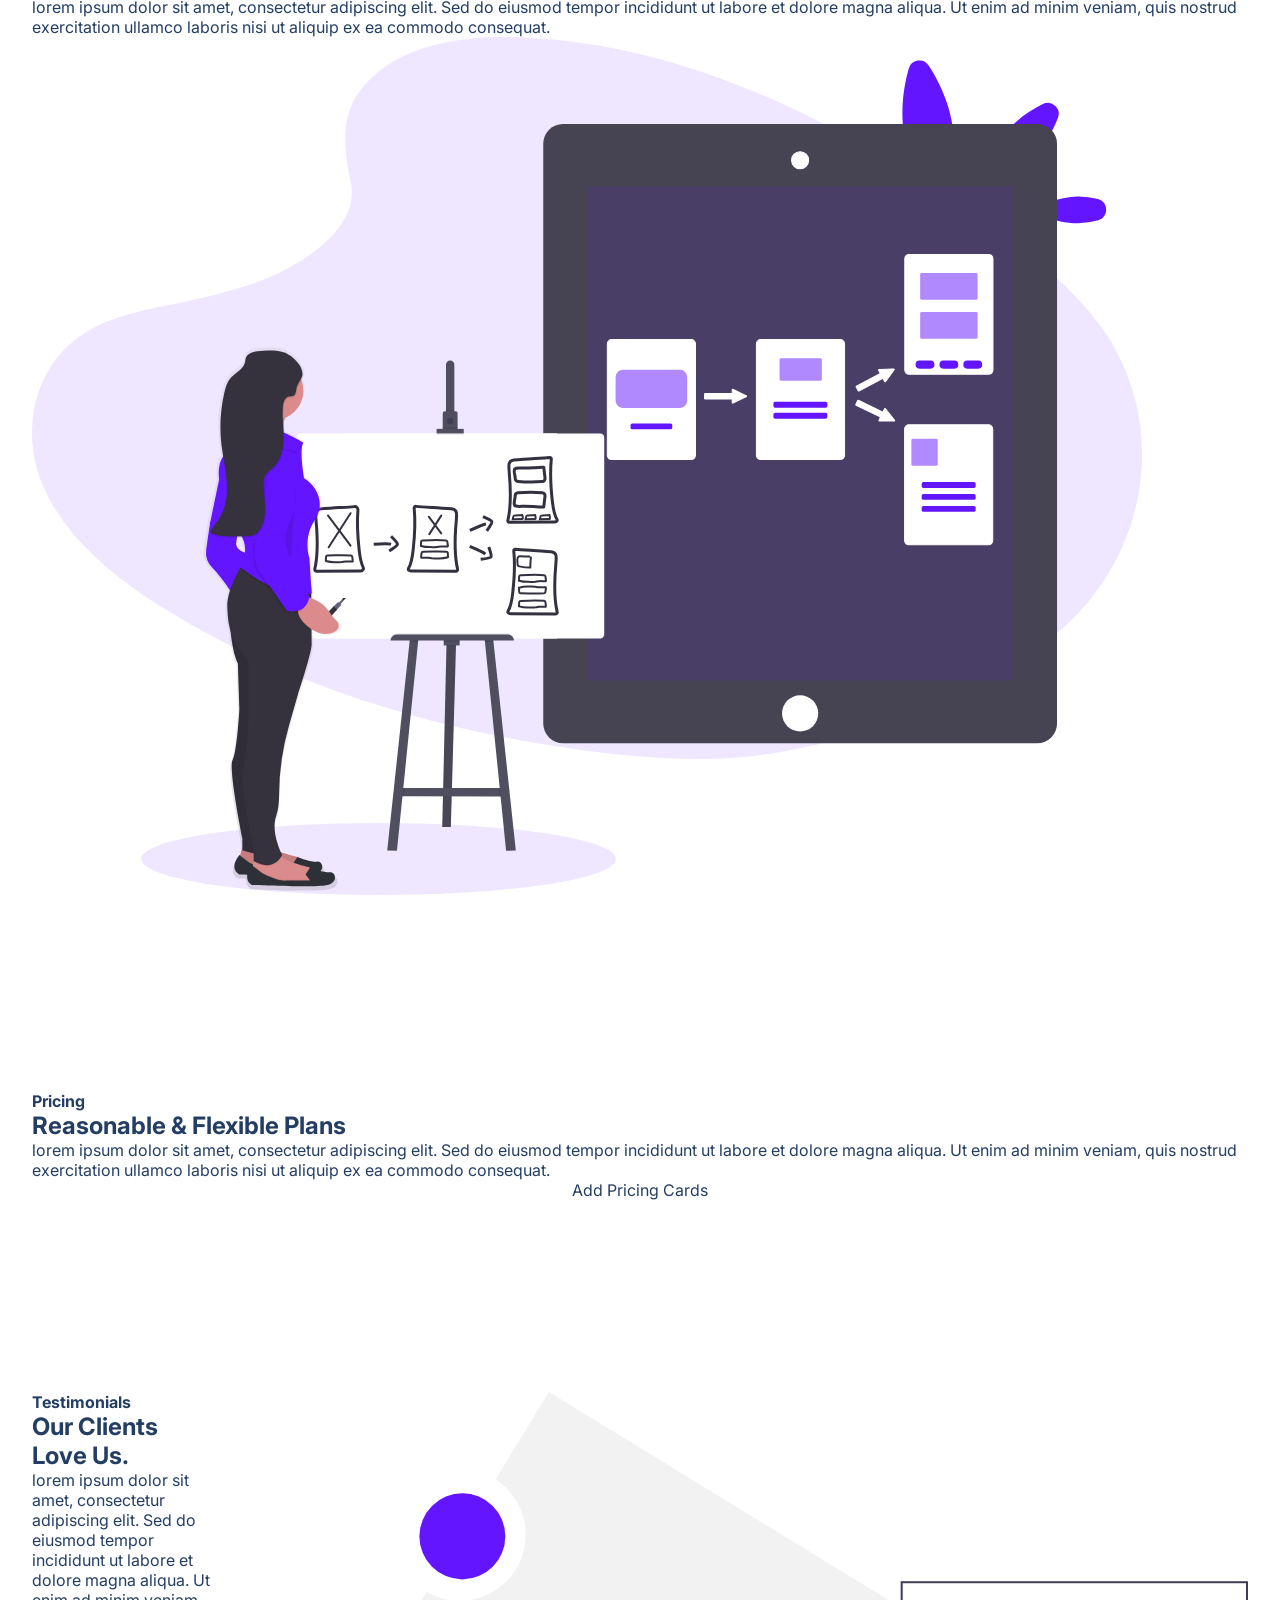
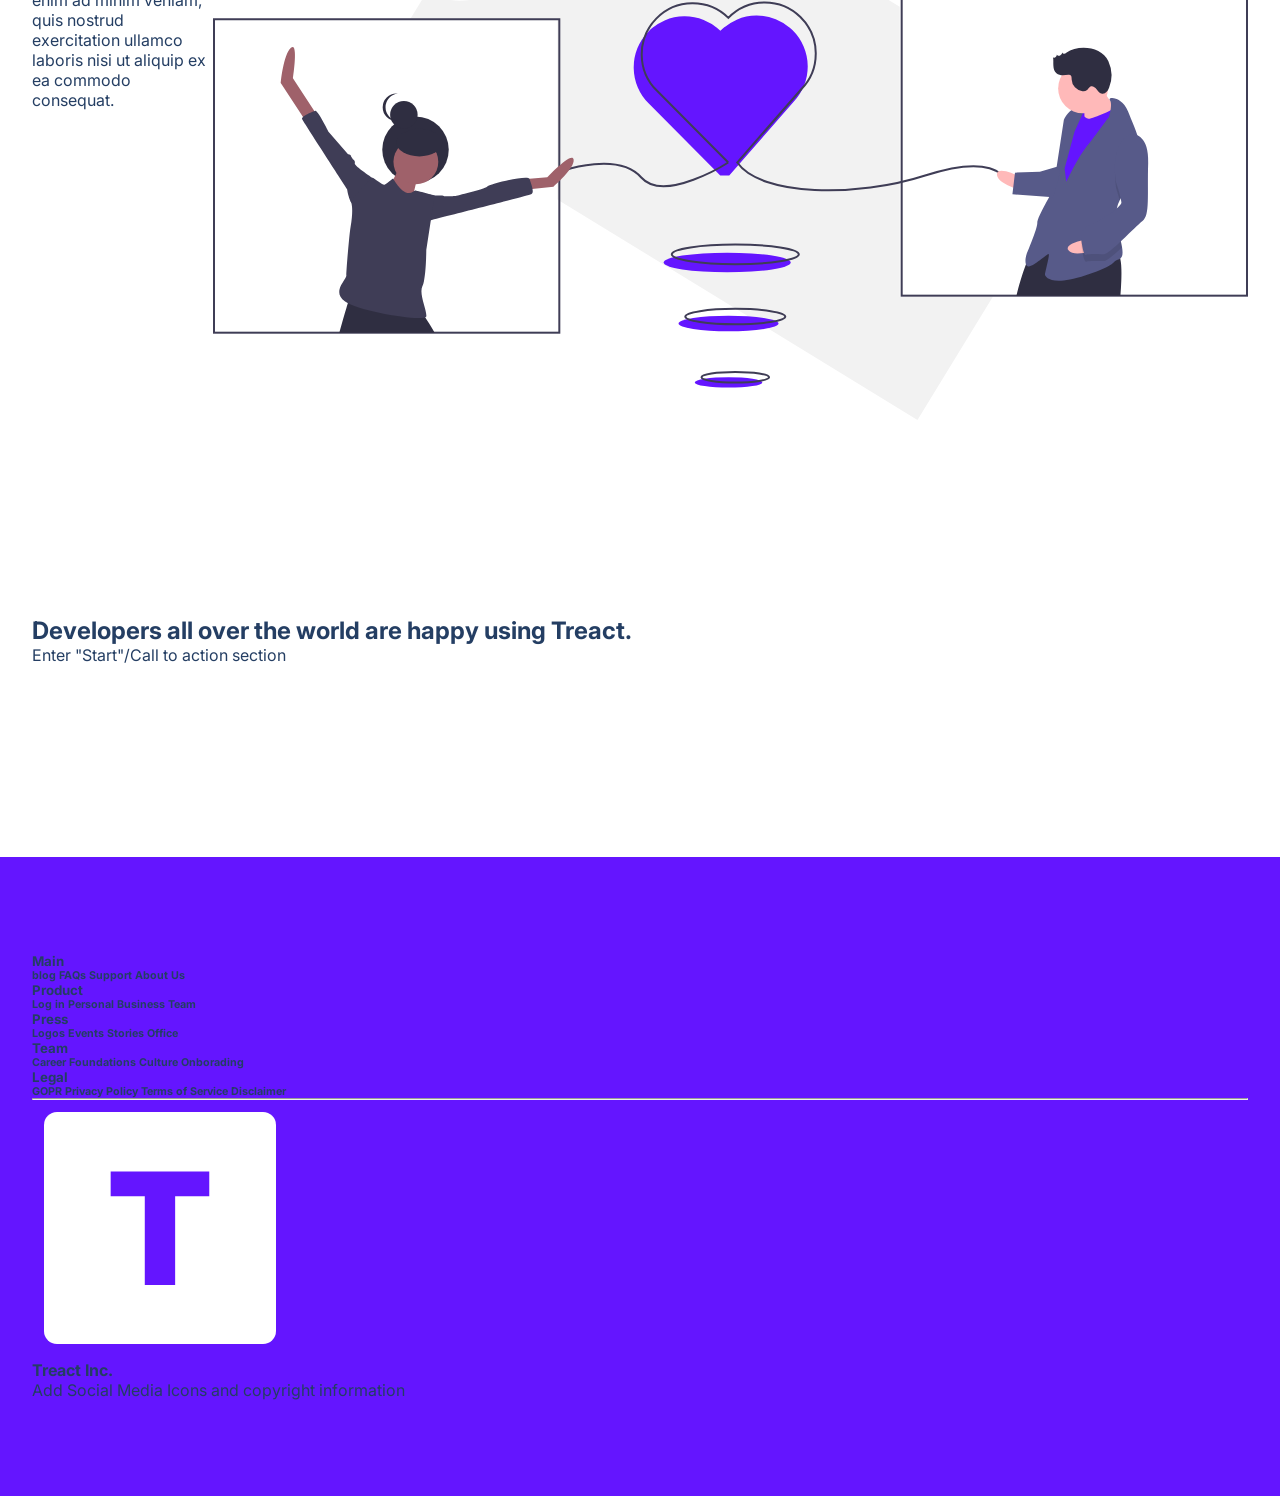
==== commit c2a7cf1f: "15th commit" ====
--- a/index.html/index.html
+++ b/index.html/index.html
@@ -29,10 +29,12 @@
                 <li><a href="">Blog </a></li>
                 <li><a href="">Pricing</a></li>
                 <li><a href="">Contact Us</a></li>
-                <li><a href="">Login in</a></li>
-                <li><a href="">Sign up</a></li>
+                <li><a href="">Login</a></li>
                </ul>
                </div>
+
+               <li><a href="#" class="signup-btn">Sign Up</a></li>
+
                 <button class="btn__menu" onclick="openMenu()">
                     <svg xmlns="http://www.w3.org/2000/svg" width="24" height="24" viewBox="0 0 24 24" fill="none"
                         stroke="currentColor" stroke-width="2" stroke-linecap="round" stroke-linejoin="round"
@@ -73,7 +75,16 @@
                             Beautiful React Templates for you.
                         </h1>
                         <br>
-                         
+
+                        <form class="signup-form">
+                      <input type="email" 
+                      placeholder="user@example.com"
+                    required
+                    >
+                    <button type="submit">Sign Up</button>
+                    </form>
+                    <br>
+                                            
                     <p> 
                         Our templets are easy to setup, understand and customize. Fully modular components with a varity of pages and components.
                     </p>
@@ -86,19 +97,21 @@
                 </div>
             </div>
 
-            <div class="container"> 
-                <div class="row">
-                    <div class="trusted__description">
-                    
-                        <h4>
-                        Our trusted customers
-                        </h4>
-                    
-                 <div class="customers__logo">
-                 <img src="../asset/customers-logo-strip.680ac7c2e8ae28161d2c.png">
-                 </div>
-                </div>
-            </div>
+    <div class="container"> 
+    <div class="row">
+        <div class="trusted__description">
+            
+            <h4>
+                Our trusted customers
+            </h4>
+            
+            <div class="customer__logo">
+                <img src="../asset/customers-logo-strip.680ac7c2e8ae28161d2c.png">
+            </div>
+
+        </div>
+    </div>
+</div>
             
             </div>
         </header>
--- a/css/style.css
+++ b/css/style.css
@@ -55,9 +55,11 @@
 }
 
 .nav__row {
-    display: flex;
-    justify-content: space-between;
-    
+  width: 100%;
+  max-width: 1280px;
+  margin: 0 auto;
+  display: flex;
+  align-items: center;
 }
 
 .nav__logo {
@@ -79,7 +81,9 @@
         margin-left: 12px;
     }
 .nav__links {
-    display: flex;
+  display: flex;
+  align-items: center;
+  gap: 48px;
 }
 
 .nav__links ul {
@@ -89,15 +93,74 @@
     align-items: center;
 }
 
+.nav__link {
+  margin: 0;
+}
+
+@media (max-width: 640px) {
+  nav {
+    padding-top: 24px;
+    
+  }
+}
+
+.nav__logo--img {
+    width: 36px;
+    height: 36px;
+}
+.nav__logo--title {
+    font-size: 20px;
+}
+.login {
+  margin-left: 24px;
+}
+
+@media (max-width: 1024px) {
+    .btn__menu {
+        display: block;
+    }
+}
+  .nav__links {
+    display: flex;
+    margin-left:450px;
+  }
+
 .nav__links a {
     text-decoration: none;
+    color: #1a202c;
+    display: inline-block;
+    transition: all 300ms ease;
+    letter-spacing: 1.0px;
+    scale: (-10px);
+}
+
+.nav__links a:hover {
+    color: #6415ff;
+    text-decoration: underline;
+    transform: translateY(-2px);
+}
+
+.signup-btn {
+    background-color: rgb(86, 20, 219);
+    color: white;
+    padding: 10px 20px;
+    border-radius: 30px;
+    margin-left: 28px;
+    text-decoration: none;
+    transition: all 300ms ease;
+}
+
+.signup-btn:hover {
+    background-color:rgb(118, 31, 231);
+    transform: translateY(-.5px);
+    display: inline-block;
+    box-shadow: 0px 4px 6px rgba(0, 0, 0, .5);
+
 }
 
 .btn__menu {
     display: none;
-    background: transparent;
-    border: none;
-    transition: all 300ms ease;
+    margin-left: auto;
 }
 
 .btn__menu--svg:hover {
@@ -110,8 +173,8 @@
     left: 0;
     right: 0;
     height: 378px;
-    margin: 24px 16px;
-    padding: 32px;
+    margin:16px;
+    padding: 32px 24px;
     background-color: #fff;
     border: 1px solid rgb(229, 231, 235);
     border-radius: 8px;
@@ -172,9 +235,41 @@
     display: flex;
     align-items: center;
     justify-content: space-between;
+    width: 50%;
+    margin-left: 10px;
+}
+
+.signup-form {
+    display: flex;
+    gap: 10px;
+    width: fit-content;
+    padding: 12px 15px;
+    border: 2px solid #beafd3;
+    border-radius: 50px;
+    font-size: 20px;
+    outline: none;
+}
+
+.signup-form input {
+    border: none;
+    outline: none;
+    background: transparent;
+}
+
+.signup-form button {
+    background-color: rgb(86, 20, 219);
+    color: white;
+    padding: 10px 25px;
+    white-space: nowrap;
+    border: none;
+    border-radius: 50px;
+    cursor: pointer;
+    transition: all 0.3s ease;
+    margin-right: 0px;
 }
  
 .about__description {
+    width: 60%;
     font-size: 20px;
     font-weight: 700;
     line-height: 1.5;
@@ -185,12 +280,43 @@
 }
 
 .about__img {
+    display: flex;
+    justify-content: space-between;
+    align-items: flex-start;
+    width: 50%;
+    max-width: 700px;
+    margin-left: 100px;
+    
+}
+
+.about__img img {
+    transform: translate(25px, -175px);
+    width: 130%;
+    max-width: 680px;
+}
+
+.trusted__description {
+    width: 50%;
+    font-size: 20px;
+    font-weight: 700;
+    line-height: 1.5;
+    margin-left: 40px;
     position: relative;
-    right: 20px;
-    bottom: 0;
-    max-width: none;
+    transform: translateY(-400px);
+}
+
+.customer__logo {
+     display: flex;
+    justify-content: center;
+    align-items: center;
+    width: 40%;
+    max-width: 500px;
+    margin-left: 50px;
+}
+.customer__logo img {
+    width: 250%;
     height: auto;
-    
+    margin-left: 100px;
 }
 
 
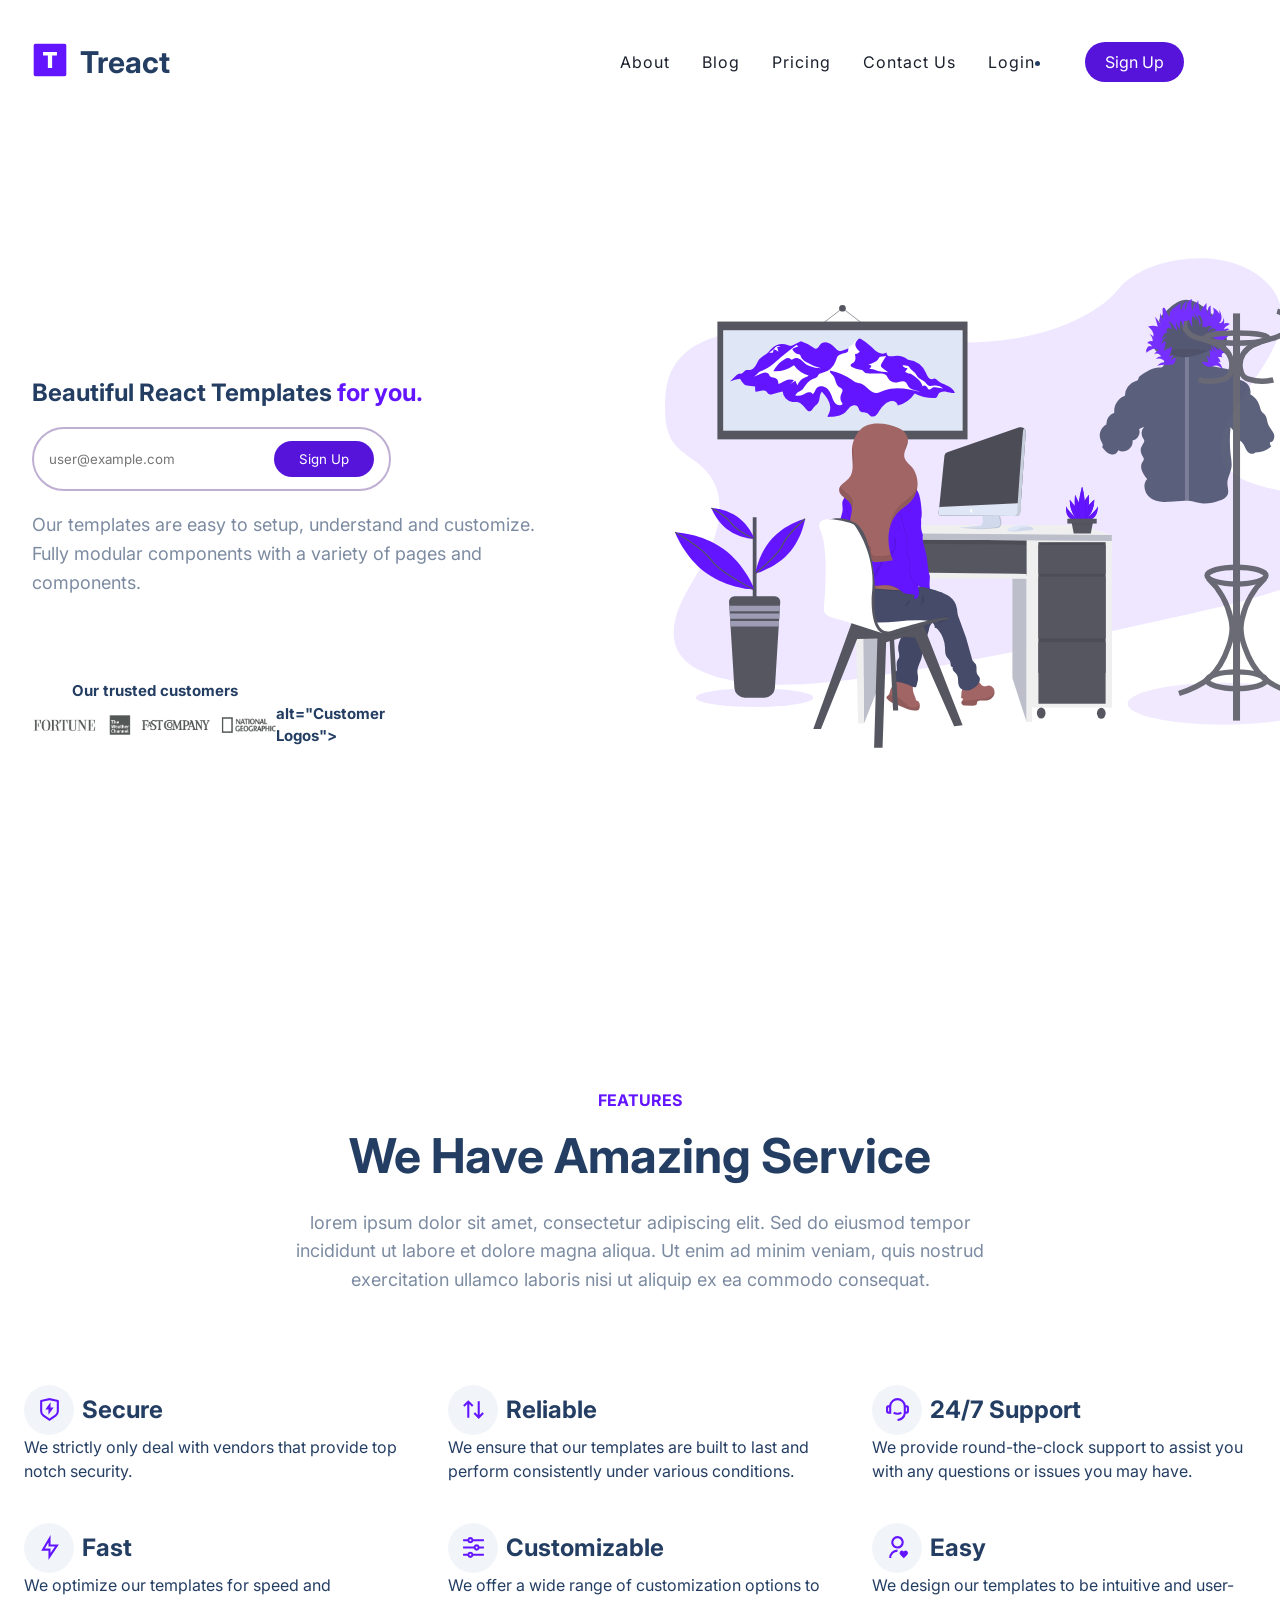
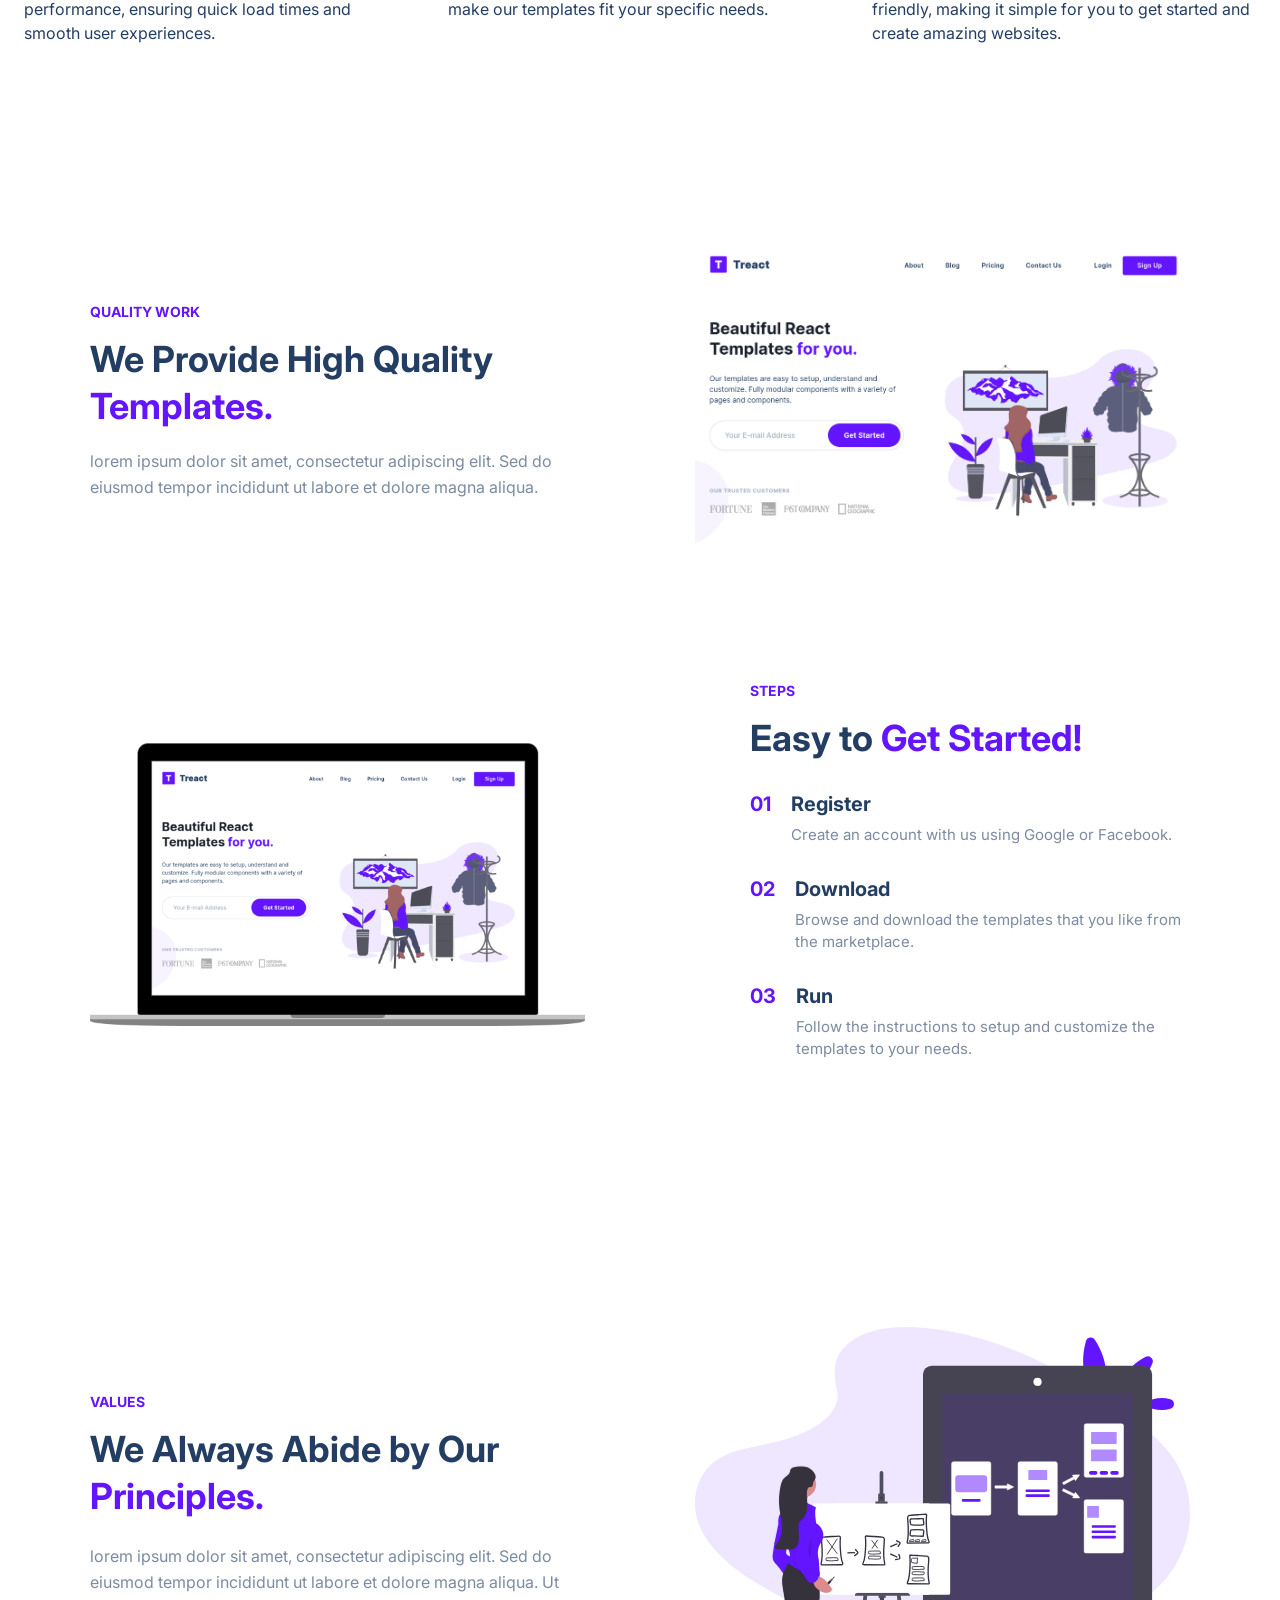
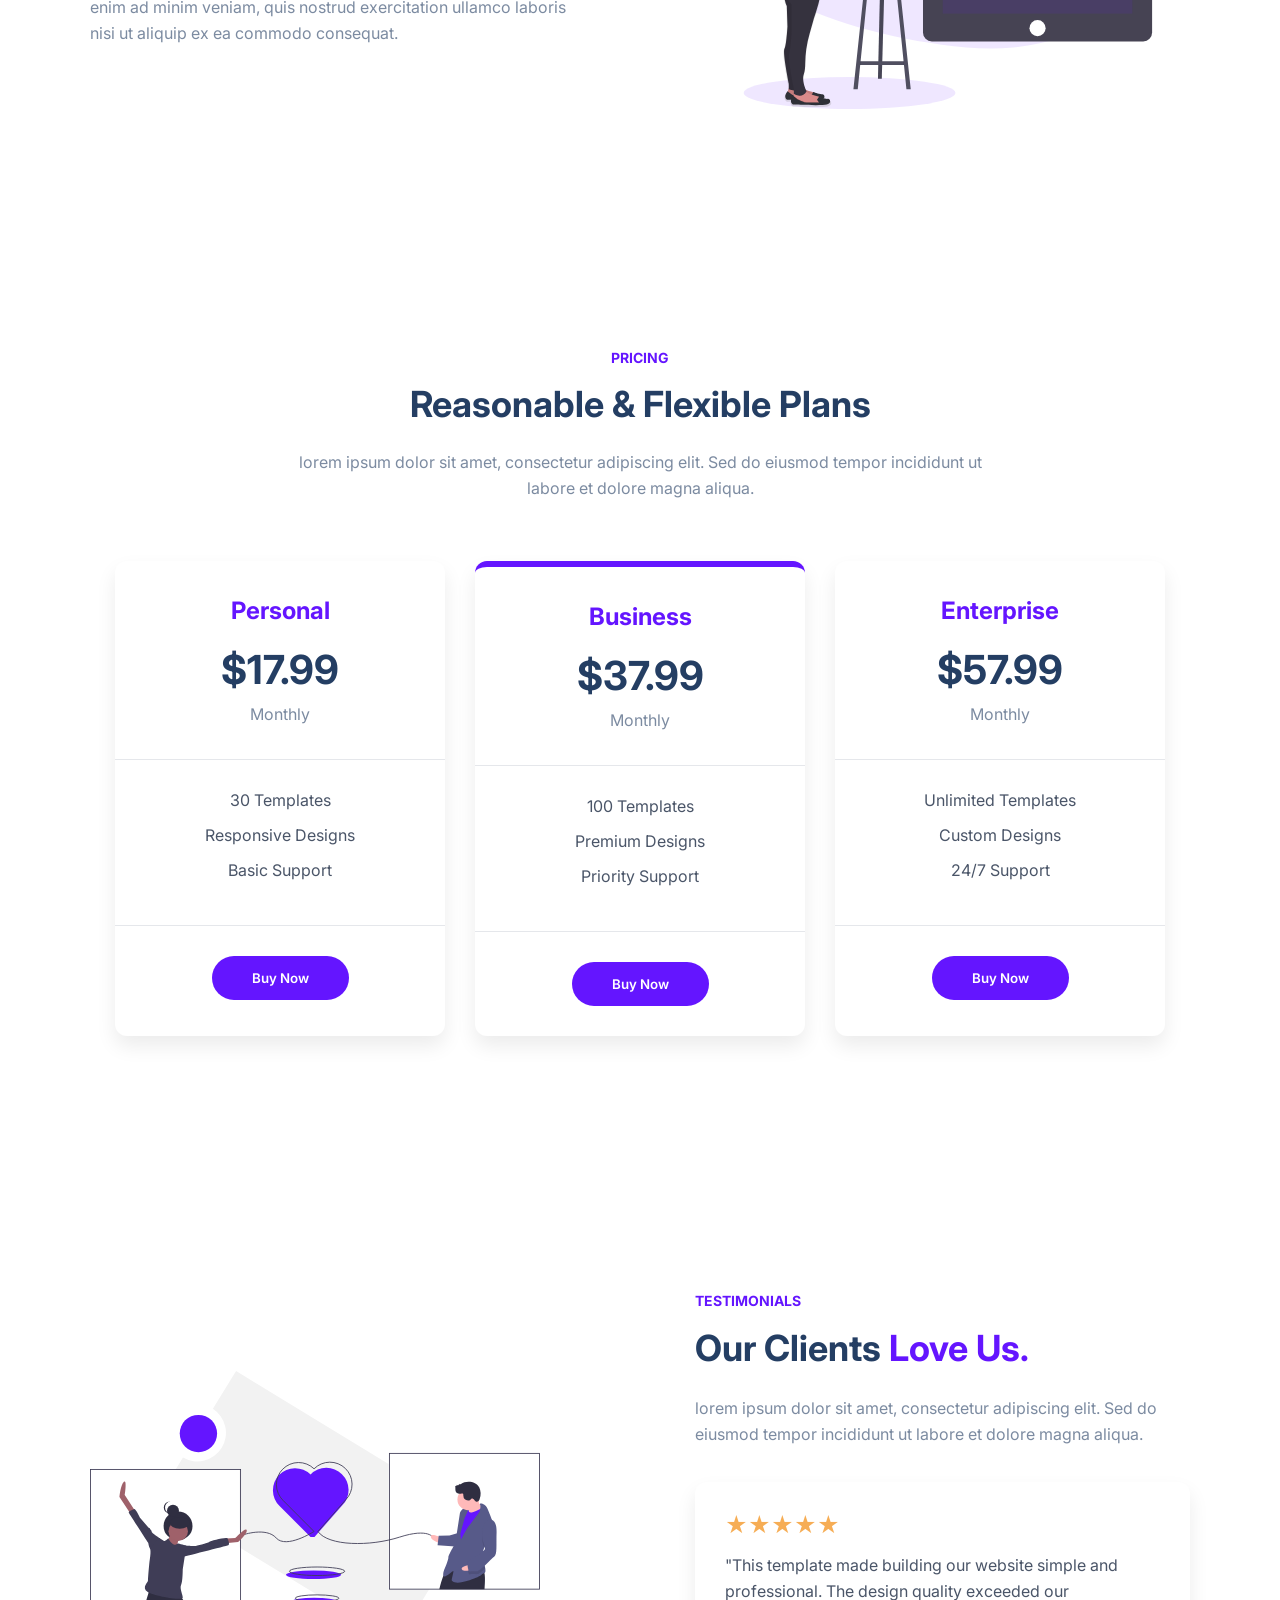
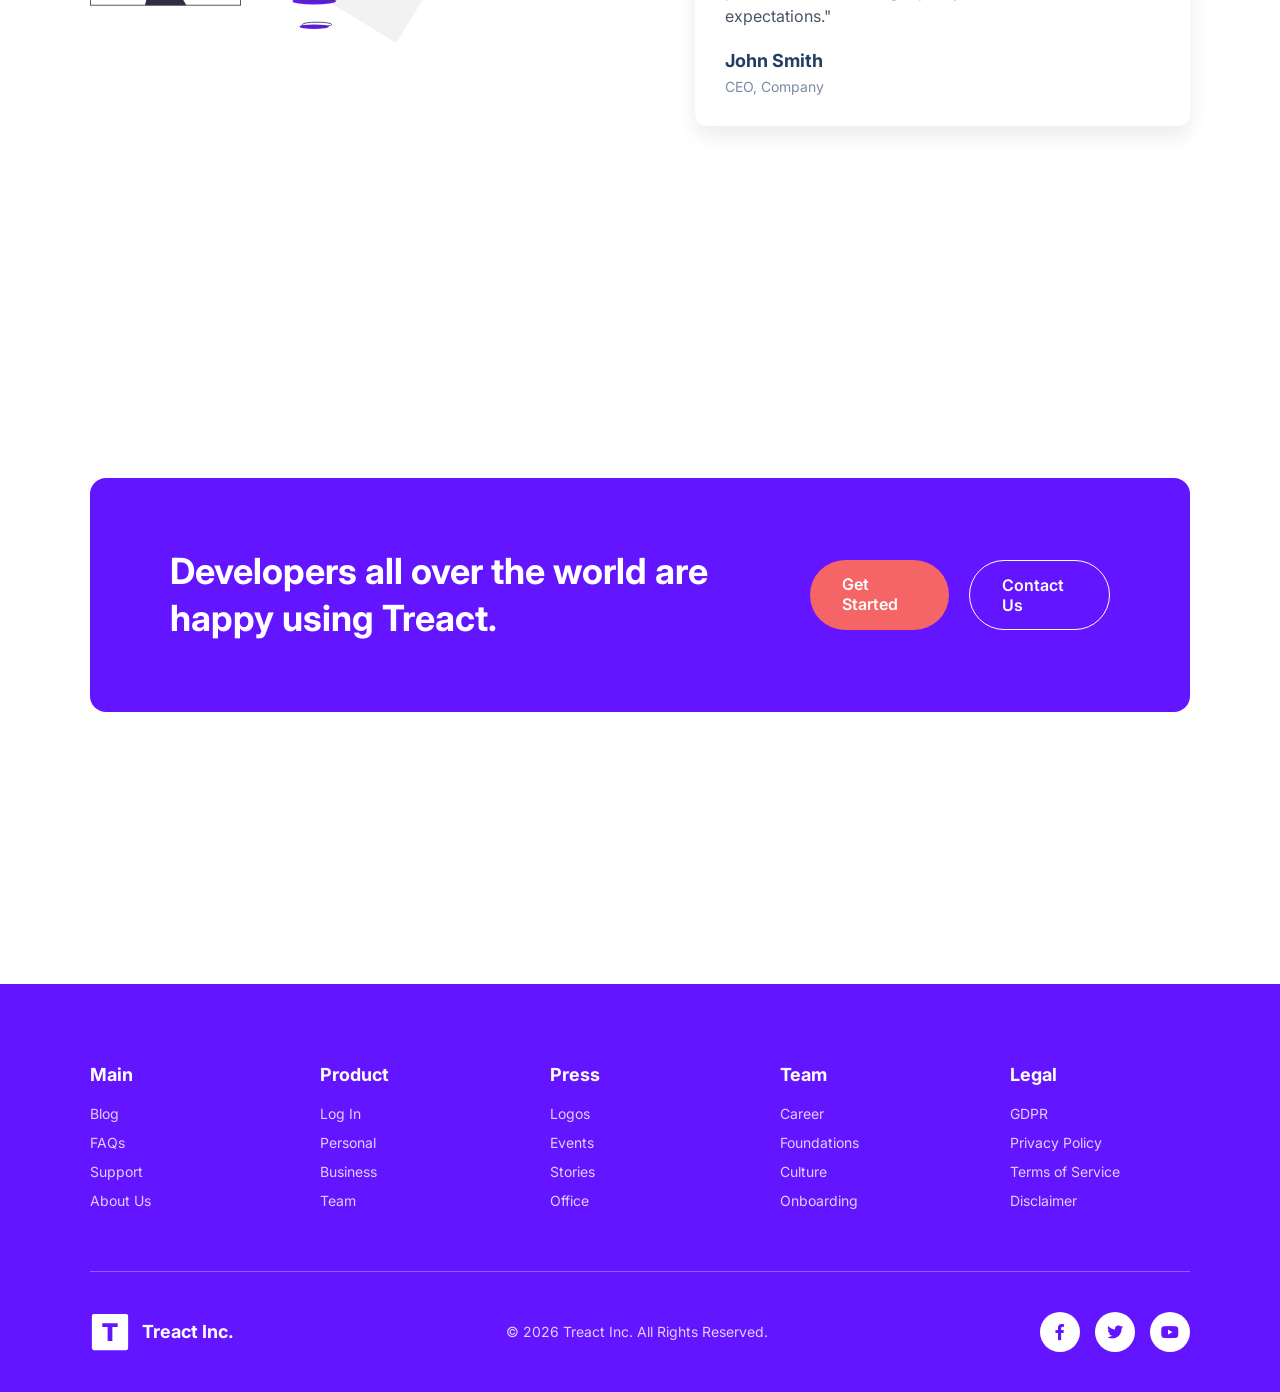
==== commit addec3b8: "15th commit" ====
--- a/index.html/index.html
+++ b/index.html/index.html
@@ -22,6 +22,7 @@
                 <div class="nav__text">
                     <h2> Treact </h2>
                 </div>
+                
                 <div class="nav__links">
                
                <ul> 
@@ -72,7 +73,7 @@
                     <div class="about__description">
                         
                         <h1>
-                            Beautiful React Templates for you.
+                            Beautiful React Templates  <span> for you.</span>
                         </h1>
                         <br>
 
@@ -86,12 +87,12 @@
                     <br>
                                             
                     <p> 
-                        Our templets are easy to setup, understand and customize. Fully modular components with a varity of pages and components.
+                        Our templates are easy to setup, understand and customize. Fully modular components with a variety of pages and components.
                     </p>
                     </div>
 
                     <div class="about__img">
-                    <img src=" ../asset/design-illustration-2.6da6a00b20c07c4a9b65d1870679e1b8.svg" style="width: 800px; height: 600px;" alt="Design Illustration">
+                    <img src="../asset/design-illustration-2.6da6a00b20c07c4a9b65d1870679e1b8.svg" style="width: 800px; height: 600px;" alt="Design Illustration">
                     </div>
                     </div>
                 </div>
@@ -106,7 +107,7 @@
             </h4>
             
             <div class="customer__logo">
-                <img src="../asset/customers-logo-strip.680ac7c2e8ae28161d2c.png">
+                <img src="../asset/customers-logo-strip.680ac7c2e8ae28161d2c.png"> alt="Customer Logos">
             </div>
 
         </div>
@@ -123,210 +124,635 @@
                     <h3>
                         Features
                     </h3>
-                    <h1>
-                         We Have Amazing Service
+                    <h1> 
+                        We Have Amazing <span>Service</span>
                     </h1>
+
                     <p>
                         lorem ipsum dolor sit amet, consectetur adipiscing elit. Sed do eiusmod tempor incididunt ut labore et dolore magna aliqua. Ut enim ad minim veniam, quis nostrud exercitation ullamco laboris nisi ut aliquip ex ea commodo consequat.
                     </p>
-                    <!--  -->Add little Icons<!--  -->
-                </div>
-            </div>
-        </section>
-        <section id="quality">
-            <div class="container">
-                <div class="row">
-                    <div class="quality__text">
+                
+            </div>
+            
+            <br>
+            <br>
+
+           <div class="features__list">
+
+    <div class="feature">
+        <div class="feature__heading">
+            <div class="feature__icon">
+                <img src="../asset/shield-icon.daefe14b320b14fbd9cbd18908ac93ec.svg" alt="Shield Icon">
+            </div>
+            <h2>Secure</h2>
+        </div>
+
+        <p>We strictly only deal with vendors that provide top notch security.</p>
+    </div>
+
+
+    <div class="feature">
+        <div class="feature__heading">
+            <div class="feature__icon">
+                <img src="../asset/reliable-icon.1367510a8f0a1bec76dc425d25f92f43.svg" alt="Reliable Icon">
+            </div>
+            <h2>Reliable</h2>
+        </div>
+
+        <p>We ensure that our templates are built to last and perform consistently under various conditions.</p>
+    </div>
+
+
+    <div class="feature">
+        <div class="feature__heading">
+            <div class="feature__icon">
+                <img src="../asset/support-icon.f9253ffa8cb6ffde5bbaa05eb5136375.svg" alt="Support Icon">
+            </div>
+            <h2>24/7 Support</h2>
+        </div>
+
+        <p>We provide round-the-clock support to assist you with any questions or issues you may have.</p>
+    </div>
+
+
+    <div class="feature">
+        <div class="feature__heading">
+            <div class="feature__icon">
+                <img src="../asset/fast-icon.dbb971a73d4805d2fc3bcdacdb55beba.svg" alt="Fast Icon">
+            </div>
+            <h2>Fast</h2>
+        </div>
+
+        <p>We optimize our templates for speed and performance, ensuring quick load times and smooth user experiences.</p>
+    </div>
+
+
+    <div class="feature">
+        <div class="feature__heading">
+            <div class="feature__icon">
+                <img src="../asset/customize-icon.367468c90fd796009b97fbfba67b2c6a.svg" alt="Customize Icon">
+            </div>
+            <h2>Customizable</h2>
+        </div>
+
+        <p>We offer a wide range of customization options to make our templates fit your specific needs.</p>
+    </div>
+
+
+    <div class="feature">
+        <div class="feature__heading">
+            <div class="feature__icon">
+                <img src="../asset/simple-icon.673b7e1750b2a4ef32907fc164828d00.svg" alt="Simple Icon">
+            </div>
+            <h2>Easy</h2>
+        </div>
+
+        <p>We design our templates to be intuitive and user-friendly, making it simple for you to get started and create amazing websites.</p>
+    </div>
+
+</div>
+</section>
+
+<section id="quality">
+
+    <div class="container">
+
+        <!-- TOP PART -->
+        <div class="quality__top">
+
+            <div class="quality__text">
+
+                <h3>
+                    Quality Work
+                </h3>
+
+                <h1>
+                    We Provide High Quality <span>Templates.</span>
+                </h1>
+
+                <p>
+                    lorem ipsum dolor sit amet, consectetur adipiscing elit.
+                    Sed do eiusmod tempor incididunt ut labore et dolore magna aliqua.
+                </p>
+
+            </div>
+
+
+            <div class="quality__top-img">
+                <img src="../asset/hero-screenshot-1.40a097b525c2f8c9808e.png" alt="Quality Illustration">
+            </div>
+
+        </div>
+
+
+
+        <!-- BOTTOM PART -->
+        <div class="quality__bottom">
+
+            <div class="quality__img">
+                <img src="../asset/hero-screenshot-2.241aac1fbc66db29d873.png" alt="Quality Illustration">
+            </div>
+
+
+            <div class="steps">
+
+                <h3>
+                    Steps
+                </h3>
+
+                <h1>
+                    Easy to <span>Get Started!</span>
+                </h1>
+
+
+                <div class="step">
+                    <span>01</span>
+
+                    <div>
+                        <h2>
+                            Register
+                        </h2>
+
+                        <p>
+                            Create an account with us using Google or Facebook.
+                        </p>
+                    </div>
+                </div>
+
+
+                <div class="step">
+                    <span>02</span>
+
+                    <div>
+                        <h2>
+                            Download
+                        </h2>
+
+                        <p>
+                            Browse and download the templates that you like from the marketplace.
+                        </p>
+                    </div>
+                </div>
+
+
+                <div class="step">
+                    <span>03</span>
+
+                    <div>
+                        <h2>
+                            Run
+                        </h2>
+
+                        <p>
+                            Follow the instructions to setup and customize the templates to your needs.
+                        </p>
+                    </div>
+                </div>
+
+            </div>
+
+        </div>
+
+    </div>
+
+</section>
+
+
+        <section id="values">
+
+    <div class="container">
+
+        <div class="values__row">
+
+            <div class="values__text">
+
+                <h3>
+                    Values
+                </h3>
+
+                <h1>
+                    We Always Abide by Our <span>Principles.</span>
+                </h1>
+
+                <p>
+                    lorem ipsum dolor sit amet, consectetur adipiscing elit.
+                    Sed do eiusmod tempor incididunt ut labore et dolore magna aliqua.
+                    Ut enim ad minim veniam, quis nostrud exercitation ullamco laboris nisi ut aliquip ex ea commodo consequat.
+                </p>
+
+            </div>
+
+
+            <div class="values__img">
+
+                <img src="../asset/prototype-illustration.21bc4b3f612a2f257c3d361067582485.svg"
+                alt="Values Illustration">
+
+            </div>
+
+        </div>
+
+    </div>
+
+</section>
+        <section id="pricing">
+
+    <div class="container">
+
+        <div class="row">
+
+            <div class="pricing__text">
+
+                <h4>
+                    Pricing
+                </h4>
+
+                <h1>
+                    Reasonable & Flexible <span>Plans</span>
+                </h1>
+
+                <p>
+                    lorem ipsum dolor sit amet, consectetur adipiscing elit.
+                    Sed do eiusmod tempor incididunt ut labore et dolore magna aliqua.
+                </p>
+
+            </div>
+
+
+            <div class="pricing__cards">
+
+
+                <!-- PERSONAL CARD -->
+
+                <div class="pricing__card">
+
+                    <div class="pricing__card-top">
+
+                        <h2>
+                            Personal
+                        </h2>
+
+                        <h1>
+                            $17.99
+                        </h1>
+
+                        <p>
+                            Monthly
+                        </p>
+
+                    </div>
+
+
+                    <div class="pricing__card-middle">
+
+                        <ul>
+                            <li>30 Templates</li>
+                            <li>Responsive Designs</li>
+                            <li>Basic Support</li>
+                        </ul>
+
+                    </div>
+
+
+                    <div class="pricing__card-bottom">
+
+                        <button>
+                            Buy Now
+                        </button>
+
+                    </div>
+
+                </div>
+
+
+
+                <!-- BUSINESS CARD -->
+
+                <div class="pricing__card pricing__card--popular">
+
+                    <div class="pricing__card-top">
+
+                        <h2>
+                            Business
+                        </h2>
+
+                        <h1>
+                            $37.99
+                        </h1>
+
+                        <p>
+                            Monthly
+                        </p>
+
+                    </div>
+
+
+                    <div class="pricing__card-middle">
+
+                        <ul>
+                            <li>100 Templates</li>
+                            <li>Premium Designs</li>
+                            <li>Priority Support</li>
+                        </ul>
+
+                    </div>
+
+
+                    <div class="pricing__card-bottom">
+
+                        <button>
+                            Buy Now
+                        </button>
+
+                    </div>
+
+                </div>
+
+
+
+
+                <!-- ENTERPRISE CARD -->
+
+                <div class="pricing__card">
+
+                    <div class="pricing__card-top">
+
+                        <h2>
+                            Enterprise
+                        </h2>
+
+                        <h1>
+                            $57.99
+                        </h1>
+
+                        <p>
+                            Monthly
+                        </p>
+
+                    </div>
+
+
+                    <div class="pricing__card-middle">
+
+                        <ul>
+                            <li>Unlimited Templates</li>
+                            <li>Custom Designs</li>
+                            <li>24/7 Support</li>
+                        </ul>
+
+                    </div>
+
+
+                    <div class="pricing__card-bottom">
+
+                        <button>
+                            Buy Now
+                        </button>
+
+                    </div>
+
+                </div>
+
+
+            </div>
+
+        </div>
+
+    </div>
+
+</section>
+
+        <section id="testimonials">
+
+    <div class="container">
+
+        <div class="testimonials__row">
+
+
+            <div class="testimonial__img">
+
+                <img src="../asset/love-illustration.c759090fa833369ad6ffb6eb19cacb3e.svg" 
+                alt="Testimonial Illustration">
+
+            </div>
+
+
+
+            <div class="testimonial__text">
+
+                <h4>
+                    Testimonials
+                </h4>
+
+
+                <h1>
+                    Our Clients <span>Love Us.</span>
+                </h1>
+
+
+                <p>
+                    lorem ipsum dolor sit amet, consectetur adipiscing elit.
+                    Sed do eiusmod tempor incididunt ut labore et dolore magna aliqua.
+                </p>
+
+
+
+                <div class="testimonial__card">
+
+                    <div class="stars">
+                        ★★★★★
+                    </div>
+
+
+                    <p>
+                        "This template made building our website simple and professional.
+                        The design quality exceeded our expectations."
+                    </p>
+
+
                     <h3>
-                        Quality work
+                        John Smith
                     </h3>
-                    <h1>
-                        Designed & developed by professionals
-                    </h1>
-                    <p>
-                        lorem ipsum dolor sit amet, consectetur adipiscing elit. Sed do eiusmod tempor incididunt ut labore et dolore magna aliqua. Ut enim ad minim veniam, quis nostrud exercitation ullamco laboris nisi ut aliquip ex ea commodo consequat.
-                    </p>
-                 
-                 <img src="../asset/hero-screenshot-1.40a097b525c2f8c9808e.png" alt="Hero Screenshot">
-                </div>
-                </div>
-            </div>
-        </section>
-        <section id="steps">
-            <div class="container">
-                <div class="row">
-                    <img src="../asset/hero-screenshot-2.241aac1fbc66db29d873.png" alt="Hero Screenshot">
-                    
-                        <h3>
-                            Steps
-                        </h3>
-                        <h1>
-                            Easy to Get Started.
-                        </h1>
-                        
-                            01 <h2>Register</h2>
-                            <br>
-                            <h5> 
-                                Create an account with us using google or facebook
-                            </h5>
-                            <br>
-                            02 <h2>
-                                Download
-                            </h2>
-                            <br>
-                            <h5> 
-                                Browse and download the templates tat you likefrom the marketplace.
-                            </h5>
-                            <br>
-                            03 <h2>Run</h2>
-                            <br>
-                            <h5> 
-                                Follow the insturctions to setuo and cutomize the template to your needs.
-                            </h5>
-                        
-                </div>
-            </div>
-        </section>
-        <section id="values">
-            <div class="container">
-                <div class="row">
-                     <div class="value__text">
-                        <h3>
-                            Values
-                        </h3>
-                        <h1>
-                            We Always Abide by Our Principles.
-                        </h1>
-                        <p>
-                            lorem ipsum dolor sit amet, consectetur adipiscing elit. Sed do eiusmod tempor incididunt ut labore et dolore magna aliqua. Ut enim ad minim veniam, quis nostrud exercitation ullamco laboris nisi ut aliquip ex ea commodo consequat.
-                        </p>
-                         
-                        <div class="value__img">
-                        <img src="../asset/prototype-illustration.21bc4b3f612a2f257c3d361067582485.svg"alt="Values Illustration">
-                        </div>
-                </div>
-            </div>
-        </section>
-        <section id="pricing">
-            <div class="container">
-                <div class="row">
-                    <div class="pricing__text">
-                        <h4>
-                            Pricing
-                        </h4>
-                        <h1>
-                            Reasonable & Flexible Plans
-                        </h1>
-                        <p>
-                            lorem ipsum dolor sit amet, consectetur adipiscing elit. Sed do eiusmod tempor incididunt ut labore et dolore magna aliqua. Ut enim ad minim veniam, quis nostrud exercitation ullamco laboris nisi ut aliquip ex ea commodo consequat.
-                        </p>
-                    </div>
-                    <!--  --> Add Pricing Cards<!--  -->
-                    
-                </div>
-            </div>
-        </section>
-        <section id="testimonials">
-            <div class="container">
-                <div class="row">
-                    <div class="testimonial__text">
-                        <h4>
-                            Testimonials
-                        </h4>
-                        <h1>
-                            Our Clients Love Us.
-                        </h1>
-                        <p>
-                            lorem ipsum dolor sit amet, consectetur adipiscing elit. Sed do eiusmod tempor incididunt ut labore et dolore magna aliqua. Ut enim ad minim veniam, quis nostrud exercitation ullamco laboris nisi ut aliquip ex ea commodo consequat.
-                        </p>
-                    </div>
-                    <div class="testimonial__img">
-                        <img src="../asset/love-illustration.c759090fa833369ad6ffb6eb19cacb3e.svg" alt="Testimonial Illustration">
-                    </div>
-                    
-                </div>
-            </div>
-        </section>
-        <section id="start">
-            <div class="container">
-                <div class="row">
-                    <div class="get__started__text">
-                        <h1>
-                           Developers all over the world are happy using Treact.
-                        </h1>
-                        
-                    <!--  -->Enter "Start"/Call to action section<!--  -->
-                </div>
-            </div>
-        </section>
-    </main>
+
+
+                    <span>
+                        CEO, Company
+                    </span>
+
+
+                </div>
+
+
+            </div>
+
+
+        </div>
+
+    </div>
+
+</section>
+
+       <section id="start">
+
+    <div class="container">
+
+        <div class="start__box">
+
+            <h1>
+                Developers all over the world are happy using Treact.
+            </h1>
+
+
+            <div class="start__buttons">
+
+                <a href="#" class="start__button start__button--primary">
+                    Get Started
+                </a>
+
+
+                <a href="#" class="start__button start__button--secondary">
+                    Contact Us
+                </a>
+
+            </div>
+
+
+        </div>
+
+    </div>
+
+</section>
+
+</main>
+
     <footer>
-        <div class="row footer__row">
-            <div class=main__text>
-                <h5> 
-                    Main 
+
+    <div class="footer__container">
+
+
+        <div class="footer__columns">
+
+
+            <div class="footer__column">
+
+                <h5>
+                    Main
                 </h5>
-                <h6>
-                    blog 
-                    FAQs
-                    Support
-                    About Us
-                </h6>
-            </div>
-            <div class=" Product__text">
-                <h5> 
-                    Product 
+
+                <a href="#">Blog</a>
+                <a href="#">FAQs</a>
+                <a href="#">Support</a>
+                <a href="#">About Us</a>
+
+            </div>
+
+
+
+            <div class="footer__column">
+
+                <h5>
+                    Product
                 </h5>
-                <h6>
-                    Log in
-                    Personal
-                    Business
+
+                <a href="#">Log In</a>
+                <a href="#">Personal</a>
+                <a href="#">Business</a>
+                <a href="#">Team</a>
+
+            </div>
+
+
+
+            <div class="footer__column">
+
+                <h5>
+                    Press
+                </h5>
+
+                <a href="#">Logos</a>
+                <a href="#">Events</a>
+                <a href="#">Stories</a>
+                <a href="#">Office</a>
+
+            </div>
+
+
+
+            <div class="footer__column">
+
+                <h5>
                     Team
-                </h6>
-            </div>
-            <div class="Press__text">
-                <h5> 
-                    Press 
                 </h5>
-                <h6>
-                    Logos
-                    Events
-                    Stories
-                    Office
-                </h6>
-            </div>
-            <div class="team__text">
-                <h5> 
-                    Team 
+
+                <a href="#">Career</a>
+                <a href="#">Foundations</a>
+                <a href="#">Culture</a>
+                <a href="#">Onboarding</a>
+
+            </div>
+
+
+
+            <div class="footer__column">
+
+                <h5>
+                    Legal
                 </h5>
-                <h6>
-                    Career
-                    Foundations
-                    Culture
-                    Onborading
-                </h6>
-            </div>
-            <div class="legal__text">
-                <h5> 
-                    Legal 
-                </h5>
-                <h6>
-                    GOPR
-                    Privacy Policy
-                    Terms of Service
-                    Disclaimer
-                </h6>
-                <hr>
-            </div>
-            <div class="Treact__logo__white">
-                <img src="../asset/logo-light.d9a5d1b5be5ea077b26864fdfc2e96a4.svg">
-            </div>
-            <div class="treact__inc.">  
-                <h4>Treact Inc.</h4>
-            </div>
-                <!--  --> Add Social Media Icons and copyright information <!--  -->
-        </div>
-    </footer>
+
+                <a href="#">GDPR</a>
+                <a href="#">Privacy Policy</a>
+                <a href="#">Terms of Service</a>
+                <a href="#">Disclaimer</a>
+
+            </div>
+
+
+        </div>
+
+
+
+        <div class="footer__bottom">
+
+
+    <div class="footer__brand">
+
+        <img src="../asset/logo-light.d9a5d1b5be5ea077b26864fdfc2e96a4.svg"
+        alt="Treact Logo">
+
+
+        <h4>
+            Treact Inc.
+        </h4>
+
+    </div>
+
+
+
+    <p>
+        © 2026 Treact Inc. All Rights Reserved.
+    </p>
+
+
+
+    <div class="footer__socials">
+
+        <a href="#">
+            <i class="fab fa-facebook-f"></i>
+        </a>
+
+        <a href="#">
+            <i class="fab fa-twitter"></i>
+        </a>
+
+        <a href="#">
+            <i class="fab fa-youtube"></i>
+        </a>
+
+    </div>
+
+
+</div>
+
+</footer>
 </body>
-
 </html>
--- a/css/style.css
+++ b/css/style.css
@@ -68,11 +68,6 @@
     margin: 8px 0;
     padding-bottom: 4px;
 }
-
- .nav__logo--img {
-        width: 40px;
-        height: 40px;
-    }
 
     .nav__text {
         font-size: 20px;
@@ -232,11 +227,12 @@
 
 
 header .row {
-    display: flex;
-    align-items: center;
-    justify-content: space-between;
-    width: 50%;
-    margin-left: 10px;
+    display:flex;
+    align-items:center;
+    justify-content:space-between;
+    width:100%;
+    max-width:1280px;
+    margin:0 auto;
 }
 
 .signup-form {
@@ -268,15 +264,15 @@
     margin-right: 0px;
 }
  
-.about__description {
-    width: 60%;
-    font-size: 20px;
-    font-weight: 700;
-    line-height: 1.5;
-    margin-left: 40px;
-    margin-bottom: 275px;
-    position: relative;
-    justify-content: center;
+.about__description p {
+    color: #7c8ba1;
+    font-size: 18px;
+    font-weight: 400;
+    line-height: 1.6;
+}
+
+.about__description h1 span {
+    color: #6415ff;
 }
 
 .about__img {
@@ -290,19 +286,19 @@
 }
 
 .about__img img {
-    transform: translate(25px, -175px);
+    transform: translate(25px, 15px);
     width: 130%;
     max-width: 680px;
 }
 
 .trusted__description {
     width: 50%;
-    font-size: 20px;
+    font-size: 15px;
     font-weight: 700;
     line-height: 1.5;
     margin-left: 40px;
     position: relative;
-    transform: translateY(-400px);
+    transform: translateY(-300px);
 }
 
 .customer__logo {
@@ -311,12 +307,13 @@
     align-items: center;
     width: 40%;
     max-width: 500px;
-    margin-left: 50px;
+    margin-left: 10px;
 }
 .customer__logo img {
-    width: 250%;
+    width: 100%;
+    max-width: 400px;
     height: auto;
-    margin-left: 100px;
+    margin-left: 10px;
 }
 
 
@@ -329,7 +326,10 @@
 
 #features {
     position: relative;
-}
+    margin-top: -150px;
+    padding: 0px 0 80px;
+}
+
 
 #features .row__narrow {
     display: flex;
@@ -337,155 +337,842 @@
     align-items: center;
 }
 
+.feature {
+    width: 30%;
+    text-align: left;
+}
+
+.feature__icon {
+    width: 50px;
+    height: 50px;
+    border-radius: 50%;
+    display: flex;
+    justify-content: center;
+    align-items: center;
+    margin: 0; /* changed this */
+    background-color: #f1f5f9;
+}
+
+.feature__icon img {
+    width: 25px;
+    height: 25px;
+}
+
+.row__narrow {
+    max-width: 700px;
+    margin: 0 auto;
+    text-align: center;
+}
+
+.row__narrow h3 {
+    color: #6415ff;
+    text-transform: uppercase;
+    font-size: 16px;
+    margin-bottom: 16px;
+}
+
+.row__narrow h1 {
+    font-size: 48px;
+    margin-bottom: 24px;
+}
+
+
+
+.row__narrow p {
+    font-size: 18px;
+    color: #7c8ba1;
+    line-height: 1.6;
+}
+
+.features__list {
+    display: flex;
+    flex-wrap: wrap;
+    justify-content: center;
+    gap: 40px;
+    margin-top: 50px;
+}
+
+.feature__heading {
+    display: flex;
+    align-items: center;
+    gap: 8px;
+}
+
+.feature h2 {
+    font-size: 24px;
+    margin: 0;
+}
+
+.feature p {
+    font-size: 16px;
+    line-height: 1.5;
+}
 
 /* 
-
 QUALITY WORK ↓
-
 */
 
-
-#quality .row {
+#quality {
+    padding: 0 0 60px;
+}
+
+#quality .container {
+    max-width: 1100px;
+    margin: 0 auto;
+    padding-top: 20px;
+}
+
+/* TOP SECTION */
+
+.quality__top {
     display: flex;
     justify-content: space-between;
     align-items: center;
+    gap: 50px;
+}
+
+
+.quality__text {
+    width: 45%;
+}
+
+
+.quality__text h3 {
+    color: #6415ff;
+    text-transform: uppercase;
+    font-size: 14px;
+    margin-bottom: 16px;
+}
+
+
+.quality__text h1 {
+    font-size: 36px;
+    line-height: 1.3;
+    margin-bottom: 20px;
+}
+
+
+.quality__text h1 span {
+    color: #6415ff;
+}
+
+
+.quality__text p {
+    font-size: 16px;
+    color: #7c8ba1;
+    line-height: 1.6;
+}
+
+
+.quality__top-img {
+    width: 45%;
+}
+
+
+.quality__top-img img {
+    width: 100%;
+}
+
+
+
+/* BOTTOM SECTION */
+
+.quality__bottom {
+    display: flex;
+    justify-content: space-between;
+    align-items: center;
+    gap: 50px;
+    margin-top: 120px;
+}
+
+
+.quality__img {
+    width: 45%;
+}
+
+
+.quality__img img {
+    width: 100%;
+}
+
+
+
+/* STEPS */
+
+.steps {
+    width: 40%;
+}
+
+
+.steps h3 {
+    color: #6415ff;
+    text-transform: uppercase;
+    font-size: 14px;
+    margin-bottom: 16px;
+}
+
+
+.steps h1 {
+    font-size: 36px;
+    line-height: 1.3;
+    margin-bottom: 30px;
+}
+
+
+.steps h1 span {
+    color: #6415ff;
+}
+
+
+.step {
+    display: flex;
+    align-items: flex-start;
+    gap: 20px;
+    margin-bottom: 30px;
+}
+
+
+.step span {
+    color: #6415ff;
+    font-size: 20px;
+    font-weight: 700;
+}
+
+
+.step h2 {
+    font-size: 20px;
+    margin-bottom: 8px;
+}
+
+
+.step p {
+    color: #7c8ba1;
+    font-size: 15px;
+    line-height: 1.5;
+}
+
+/* 
+
+STEPS ↓
+
+*/
+
+
+#steps .row {
+    display: flex;
+    justify-content: space-between;
+    align-items: center;
+}
+
+
+/* 
+
+VALUES ↓
+
+*/
+
+#values {
+    padding: 60px 0;
+}
+
+
+#values .container {
+    max-width: 1100px;
+    margin: 0 auto;
+    padding-top: 20px;
+}
+
+
+.values__row {
+    display: flex;
+    justify-content: space-between;
+    align-items: center;
+    gap: 50px;
+}
+
+
+.values__text {
+    width: 45%;
+}
+
+
+.values__text h3 {
+    color: #6415ff;
+    text-transform: uppercase;
+    font-size: 14px;
+    margin-bottom: 16px;
+}
+
+
+.values__text h1 {
+    font-size: 36px;
+    line-height: 1.3;
+    margin-bottom: 24px;
+}
+
+
+.values__text h1 span {
+    color: #6415ff;
+}
+
+
+.values__text p {
+    font-size: 16px;
+    color: #7c8ba1;
+    line-height: 1.6;
+}
+
+
+.values__img {
+    width: 45%;
+}
+
+
+.values__img img {
+    width: 100%;
+}
+
+
+/*
+PRICING ↓
+*/
+
+
+#pricing {
+    padding: 60px 0;
+}
+
+
+#pricing .container {
+    max-width: 1100px;
+    margin: 0 auto;
+    padding-top: 20px;
+}
+
+
+/* TITLE */
+
+.pricing__text {
+    text-align: center;
+    max-width: 700px;
+    margin: 0 auto 60px;
+}
+
+
+.pricing__text h4 {
+    color: #6415ff;
+    text-transform: uppercase;
+    font-size: 14px;
+    margin-bottom: 16px;
+}
+
+
+.pricing__text h1 {
+    font-size: 36px;
+    margin-bottom: 24px;
+}
+
+
+.pricing__text p {
+    color: #7c8ba1;
+    font-size: 16px;
+    line-height: 1.6;
+}
+
+
+
+/* CARDS */
+
+.pricing__cards {
+    display: flex;
+    justify-content: center;
+    gap: 30px;
+}
+
+
+.pricing__card {
+    width: 30%;
+    border-radius: 12px;
+    overflow: hidden;
+    background-color: white;
+    box-shadow: 0 10px 20px rgba(0,0,0,0.08);
+}
+
+
+
+/* CARD SECTIONS */
+
+.pricing__card-top {
+    padding: 35px 30px;
+    text-align: center;
+}
+
+
+.pricing__card-top h2 {
+    color: #6415ff;
+    font-size: 24px;
+    margin-bottom: 20px;
+}
+
+
+.pricing__card-top h1 {
+    font-size: 40px;
+    margin-bottom: 10px;
+}
+
+
+.pricing__card-top p {
+    color: #7c8ba1;
+}
+
+
+
+.pricing__card-middle {
+    padding: 30px;
+    border-top: 1px solid #e5e7eb;
+    border-bottom: 1px solid #e5e7eb;
+}
+
+
+.pricing__card-middle ul {
+    list-style: none;
+    text-align: center;
+}
+
+
+.pricing__card-middle li {
+    margin-bottom: 15px;
+    color: #4a5568;
+}
+
+
+
+.pricing__card-bottom {
+    padding: 30px;
+    text-align: center;
+}
+
+
+
+.pricing__card button {
+    background-color: #6415ff;
+    color: white;
+    border: none;
+    padding: 14px 40px;
+    border-radius: 50px;
+    cursor: pointer;
+    font-weight: 600;
+    transition: all 300ms ease;
+}
+
+
+.pricing__card button:hover {
+    transform: translateY(-2px);
+    box-shadow: 0 8px 15px rgba(0,0,0,0.15);
+}
+
+
+
+/* FEATURED BUSINESS CARD */
+
+.pricing__card--popular {
+    border-top: 6px solid #6415ff;
+}
+
+/* 
+
+TESTIMONIALS ↓
+
+*/
+
+
+#testimonials {
+    padding: 80px 0;
+}
+
+
+#testimonials .container {
+    max-width: 1100px;
+    margin: 0 auto;
+    padding-top: 20px;
+}
+
+
+.testimonials__row {
+    display: flex;
+    justify-content: space-between;
+    align-items: center;
+    gap: 80px;
+}
+
+
+/* IMAGE SIDE */
+
+.testimonial__img {
+    width: 45%;
+}
+
+
+.testimonial__img img {
+    width: 100%;
+    max-width: 450px;
+}
+
+
+
+/* TEXT SIDE */
+
+.testimonial__text {
+    width: 45%;
+}
+
+
+.testimonial__text h4 {
+    color: #6415ff;
+    text-transform: uppercase;
+    font-size: 14px;
+    margin-bottom: 16px;
+}
+
+
+.testimonial__text h1 {
+    font-size: 36px;
+    line-height: 1.3;
+    margin-bottom: 24px;
+}
+
+
+.testimonial__text h1 span {
+    color: #6415ff;
+}
+
+
+.testimonial__text p {
+    color: #7c8ba1;
+    font-size: 16px;
+    line-height: 1.6;
+}
+
+
+
+/* REVIEW CARD */
+
+
+.testimonial__card {
+    margin-top: 35px;
+    padding: 30px;
+    background-color: white;
+    border-radius: 12px;
+    box-shadow: 0 10px 20px rgba(0,0,0,0.08);
+}
+
+
+.stars {
+    color: #f6ad55;
+    font-size: 22px;
+    margin-bottom: 15px;
+}
+
+
+.testimonial__card p {
+    color: #4a5568;
+    margin-bottom: 20px;
+}
+
+
+.testimonial__card h3 {
+    font-size: 18px;
+    margin-bottom: 5px;
+}
+
+
+.testimonial__card span {
+    color: #7c8ba1;
+    font-size: 14px;
+}
+
+/*
+START / CALL TO ACTION ↓
+*/
+
+
+#start {
+    padding: 80px 0;
+}
+
+
+#start .container {
+    max-width: 1100px;
+    margin: 0 auto;
+}
+
+
+.start__box {
+    background-color: #6415ff;
+    border-radius: 16px;
+    padding: 70px 80px;
+    display: flex;
+    justify-content: space-between;
+    align-items: center;
+    gap: 40px;
+}
+
+
+.start__box h1 {
+    color: white;
+    font-size: 36px;
+    line-height: 1.3;
+    max-width: 600px;
+}
+
+
+
+/* BUTTONS */
+
+.start__buttons {
+    display: flex;
+    gap: 20px;
+}
+
+
+.start__button {
+    text-decoration: none;
+    padding: 14px 32px;
+    border-radius: 50px;
+    font-weight: 600;
+    transition: all 300ms ease;
+}
+
+
+
+/* PURPLE BUTTON */
+
+.start__button--primary {
+    background-color: #f56565;
+    color: white;
+}
+
+
+.start__button--primary:hover {
+    transform: translateY(-2px);
+}
+
+
+
+/* OUTLINE BUTTON */
+
+.start__button--secondary {
+    border: 1px solid white;
+    color: white;
+}
+
+
+.start__button--secondary:hover {
+    background-color: white;
+    color: #6415ff;
+}
+
+/*
+FOOTER ↓
+*/
+
+
+footer {
+    background-color: #6415ff;
+    padding: 80px 32px 40px;
+}
+
+
+.footer__container {
+    max-width: 1100px;
+    margin: 0 auto;
+}
+
+
+
+/* FOOTER COLUMNS */
+
+.footer__columns {
+    display: flex;
+    flex-direction: row;
+    justify-content: space-between;
+    align-items: flex-start;
+    width: 100%;
+    gap: 50px;
+    padding-bottom: 50px;
+    border-bottom: 1px solid rgba(255,255,255,0.3);
+}
+
+
+.footer__column {
+    display: flex;
     flex-direction: column;
-}
-
-
-/* 
-
-STEPS ↓
-
+    width: 20%;
+}
+
+
+.footer__column h5 {
+    color: white;
+    font-size: 18px;
+    margin-bottom: 20px;
+}
+
+
+.footer__column a {
+    color: white;
+    text-decoration: none;
+    font-size: 14px;
+    margin-bottom: 12px;
+    opacity: 0.8;
+    transition: all 300ms ease;
+}
+
+
+.footer__column a:hover {
+    opacity: 1;
+    transform: translateX(3px);
+}
+
+
+
+/* FOOTER BOTTOM */
+
+.footer__bottom {
+    display: flex;
+    align-items: center;
+    justify-content: space-between;
+    padding-top: 40px;
+}
+
+
+.footer__bottom img {
+    width: 40px;
+    height: 40px;
+}
+
+
+.footer__bottom h4 {
+    color: white;
+    font-size: 18px;
+}
+
+
+.footer__bottom p {
+    color: white;
+    font-size: 14px;
+    opacity: 0.8;
+}
+
+/* FOOTER BRAND */
+
+.footer__brand {
+    display: flex;
+    align-items: center;
+    gap: 12px;
+}
+
+
+.footer__brand h4 {
+    color: white;
+    font-size: 18px;
+}
+
+
+.footer__bottom p {
+    margin: 0 auto;
+}
+
+
+
+/* SOCIAL ICONS */
+
+.footer__socials {
+    display: flex;
+    gap: 15px;
+}
+
+
+.footer__socials a {
+    width: 40px;
+    height: 40px;
+    border-radius: 50%;
+    background-color: white;
+    display: flex;
+    justify-content: center;
+    align-items: center;
+    text-decoration: none;
+}
+
+
+.footer__socials i {
+    color: #6415ff;
+    font-size: 16px;
+}
+
+
+.footer__socials a:hover {
+    transform: translateY(-3px);
+}
+
+/*
+=====================================
+MOBILE RESPONSIVE
+=====================================
 */
 
-
-#steps .row {
-    display: flex;
-    justify-content: space-between;
-    align-items: center;
-}
-
-
-/* 
-
-VALUES ↓
-
-*/
-
-#values .row {
-    display: flex;
-    justify-content: space-between;
-    align-items: center;
-}
-
-
-/*
-
-PRICING ↓
-
-*/
-
-
-#pricing .row {
-    display: flex;
-    flex-direction: column;
-    align-items: center;
-}
-
-/* 
-
-TESTIMONIALS ↓
-
-*/
-
-
-#testimonials .row {
-    display: flex;
-}
-
-
-/* 
-
-START / CALL TO ACTION ↓
-
-*/
-
-
-
-#start .row {
-    position: relative;
-    overflow: hidden;
-}
-
-
-/* 
-
-FOOTER ↓
-
-*/
-
-
-footer {
-    padding: 96px 32px;
-    background-color: rgb(100, 21, 255);
-    margin-bottom: -32px;
-    position: relative;
-    overflow: hidden;
-}
-
-
-/* 
-
-MOBILE RESPONSIVENESS ↓
-
-*/
-
-
-@media(max-width: 1280px) {
-    header .row {
-        align-items: flex-end;
+@media (max-width: 768px) {
+
+    .quality__top,
+    .quality__bottom,
+    .values__row,
+    .testimonials__row {
+        flex-direction: column;
     }
-}
-
-@media (max-width: 1024px) {
-
-    .btn__menu {
-        display: block;
+
+    .quality__text,
+    .quality__top-img,
+    .quality__img,
+    .steps,
+    .values__text,
+    .values__img,
+    .testimonial__img,
+    .testimonial__text {
+        width: 100%;
     }
-    header .row {
+
+    .pricing__cards {
         flex-direction: column;
         align-items: center;
     }
-    footer {
-        padding: 80px 32px;
+
+    .pricing__card {
+        width: 100%;
+        max-width: 400px;
     }
-}
-
-@media(max-width: 768px) {
-    #quality .row,
-    #values .row {
-        flex-direction: column-reverse;
+
+    .footer__columns {
+        flex-wrap: wrap;
+        justify-content: center;
+        text-align: center;
     }
-    #steps .row,
-    #testimonials .row {
+
+    .footer__column {
+        width: 45%;
+        margin-bottom: 30px;
+    }
+
+    .start__box {
         flex-direction: column;
-        align-items: center;
+        text-align: center;
     }
-    #pricing .row {
-        margin-top: 40px;
+
+    .start__buttons {
+        flex-direction: column;
+        width: 100%;
     }
-}
-
-@media(max-width: 640px) {
-    .container {
-        padding: 80px 0;
-    }
-    .nav__logo {
-        margin: 8px 0;
-        padding-bottom: 4px;
-    }
-    main {
-        margin-bottom: 80px;
+
+    .start__button {
+        width: 100%;
+        text-align: center;
     }
 }
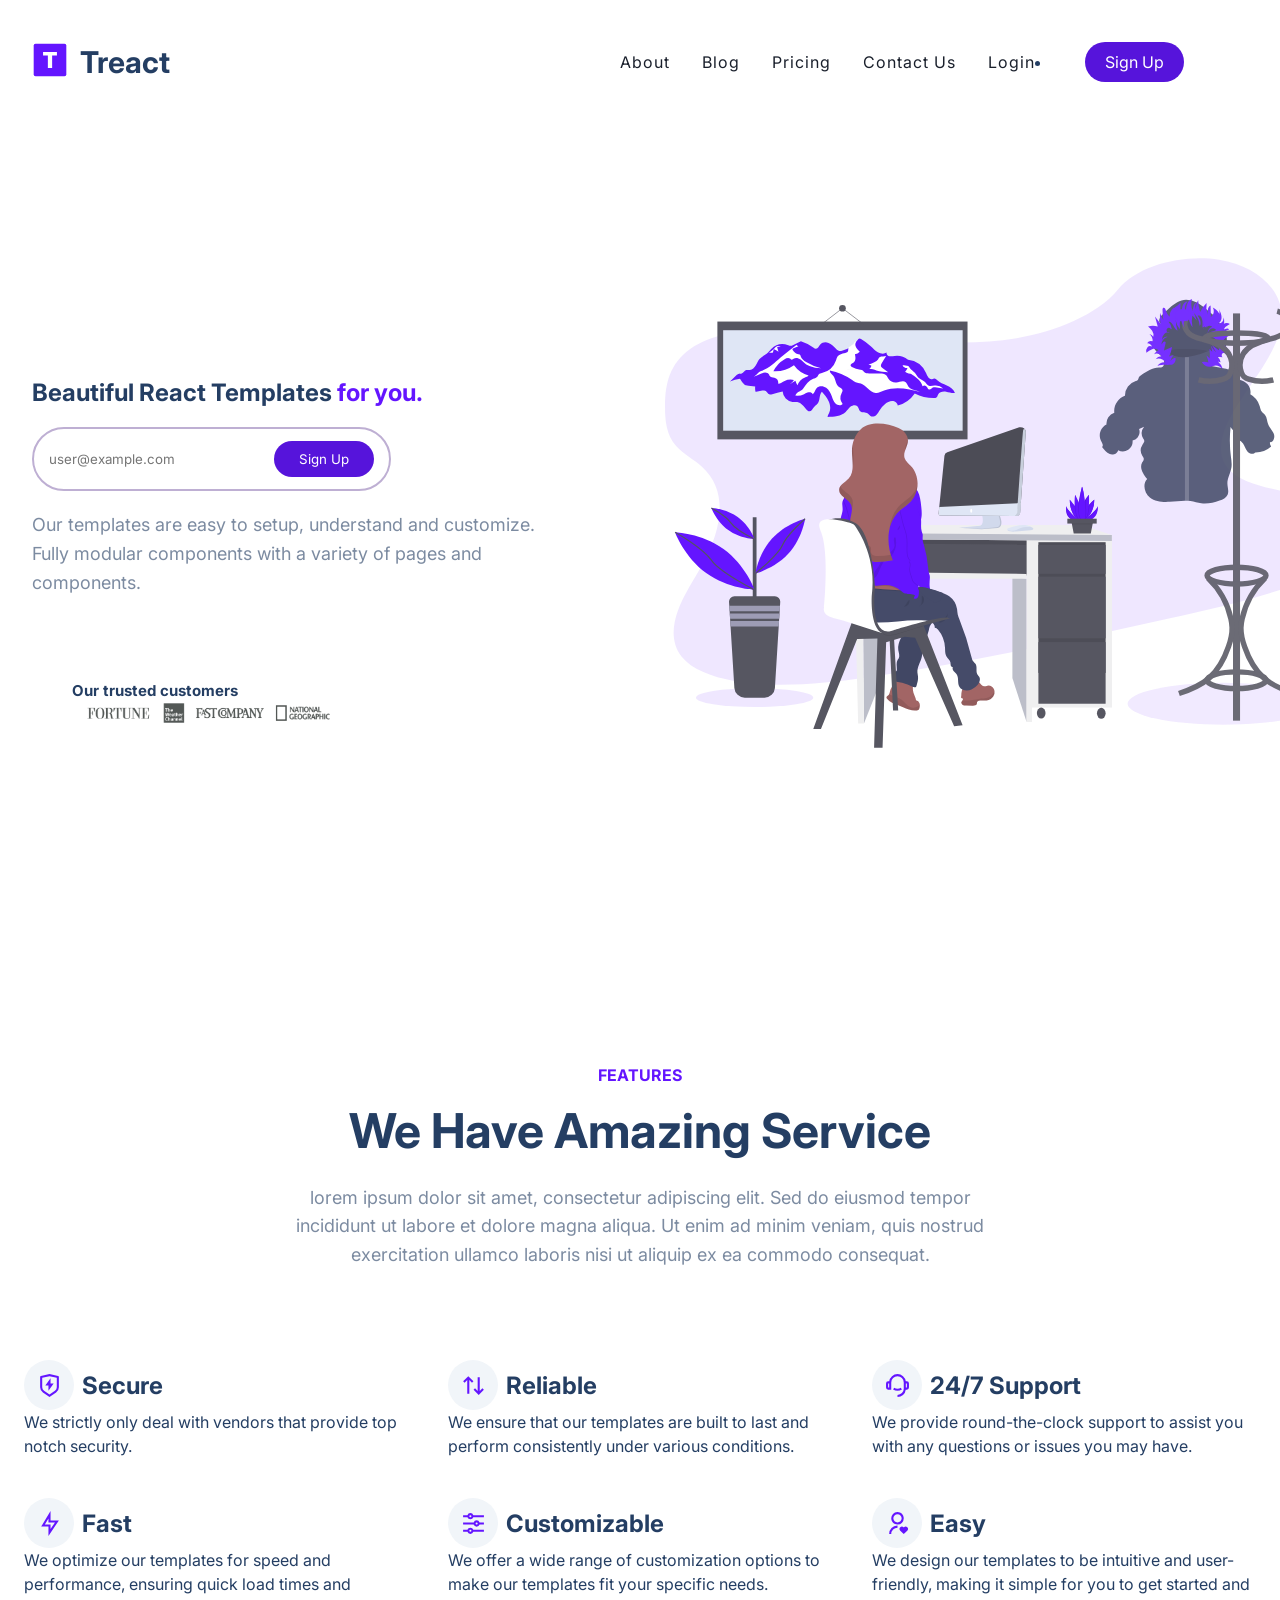
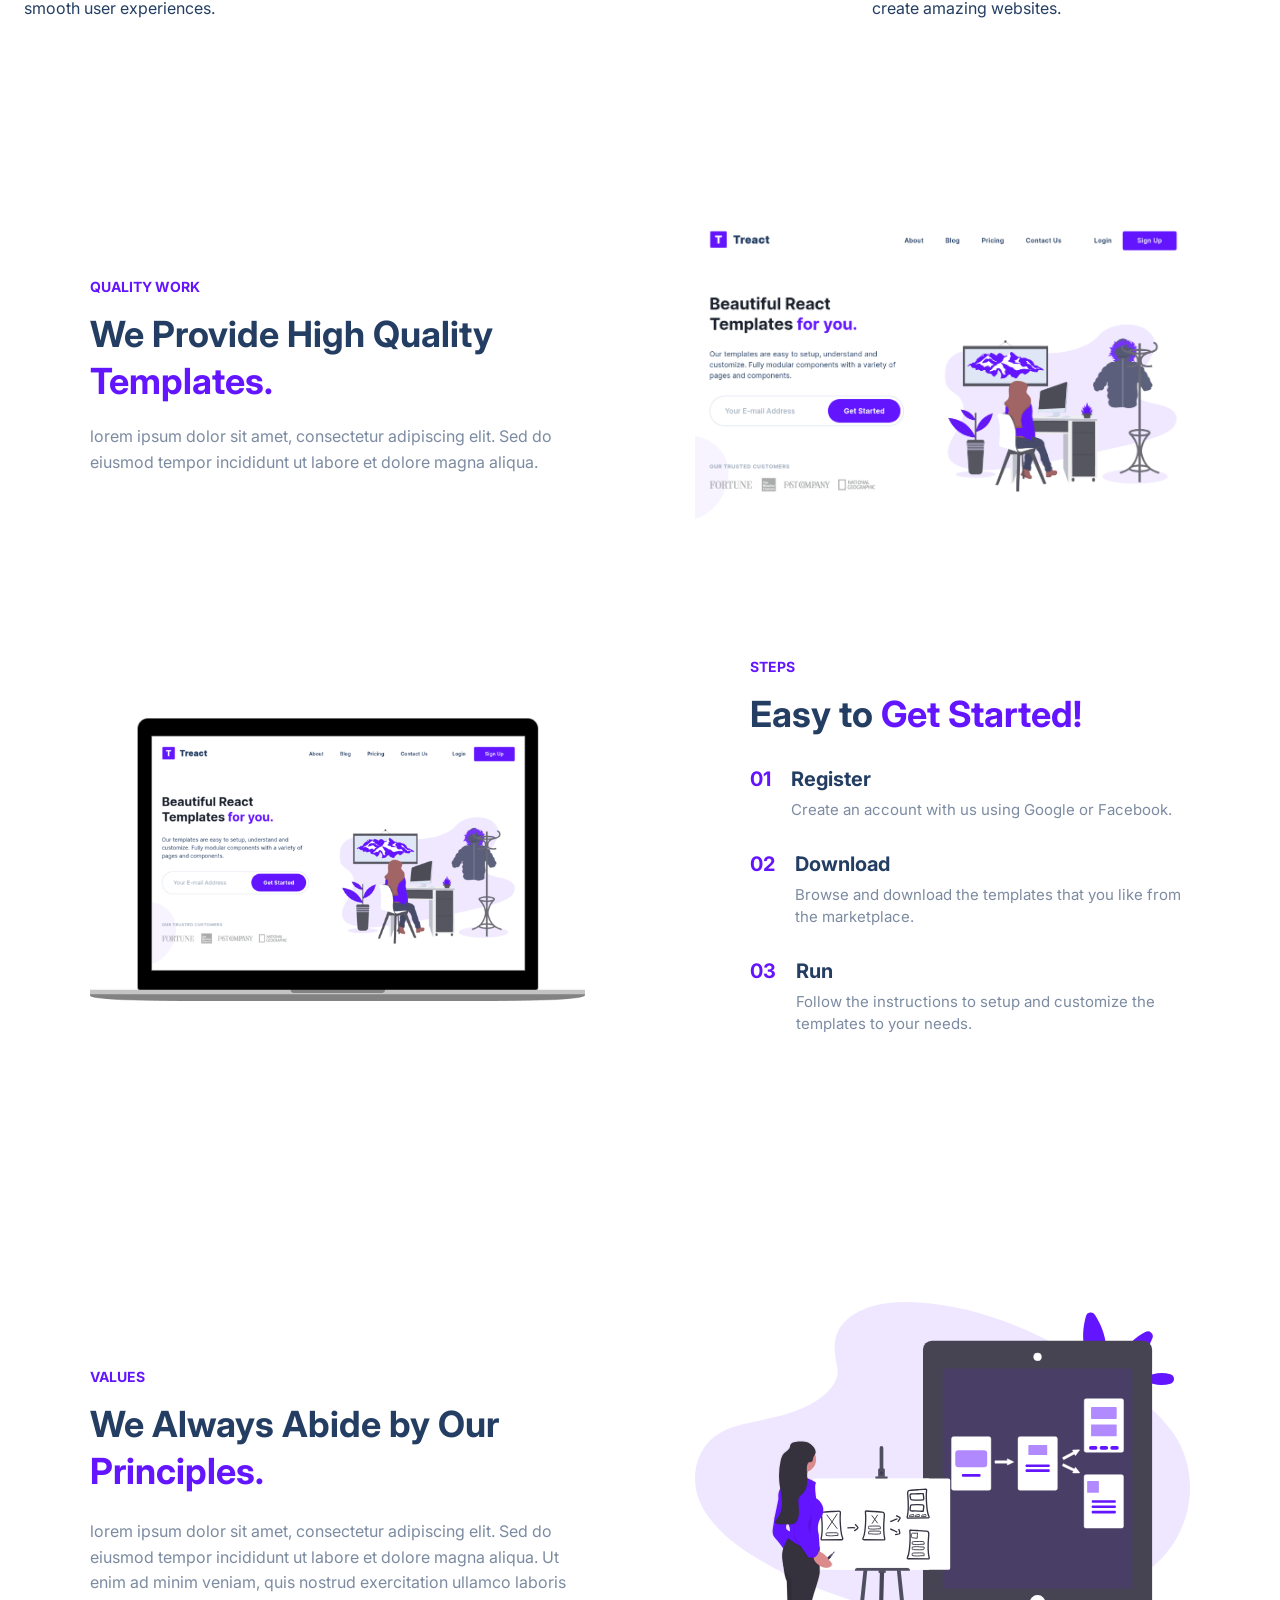
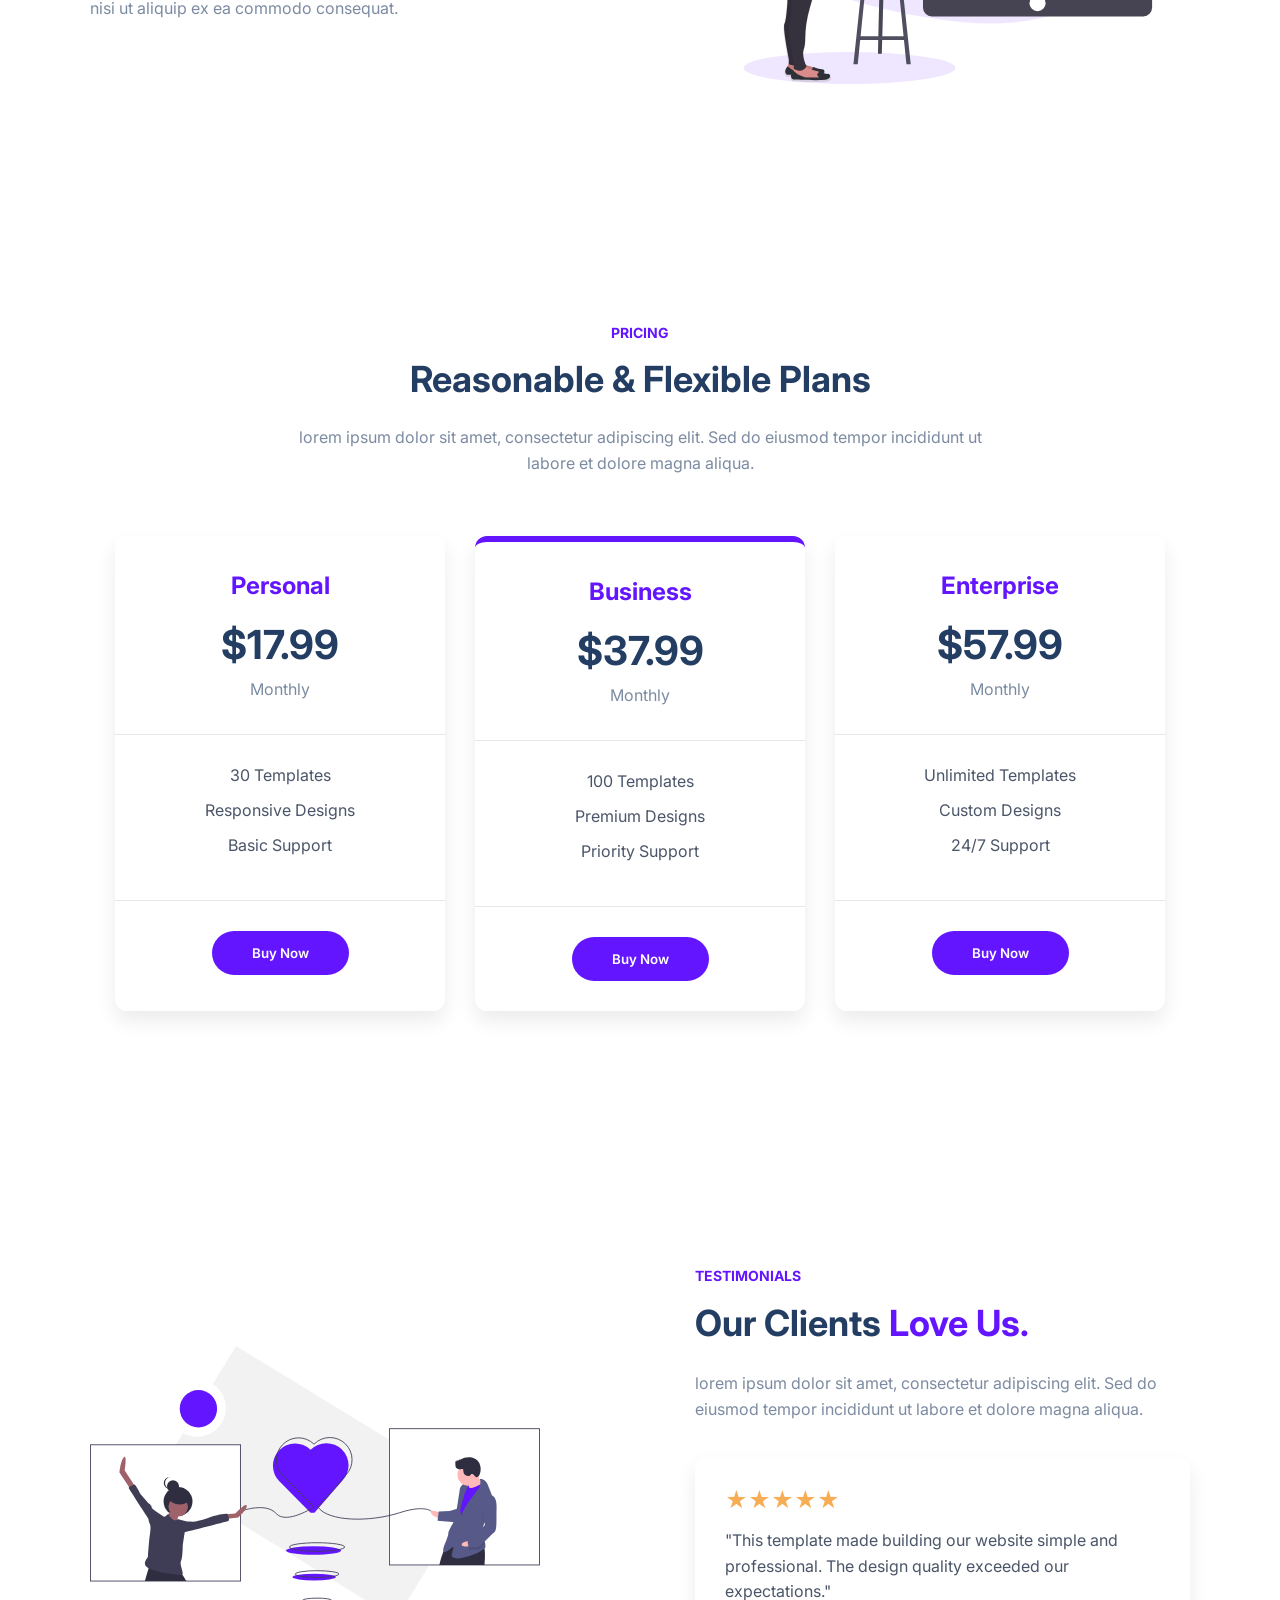
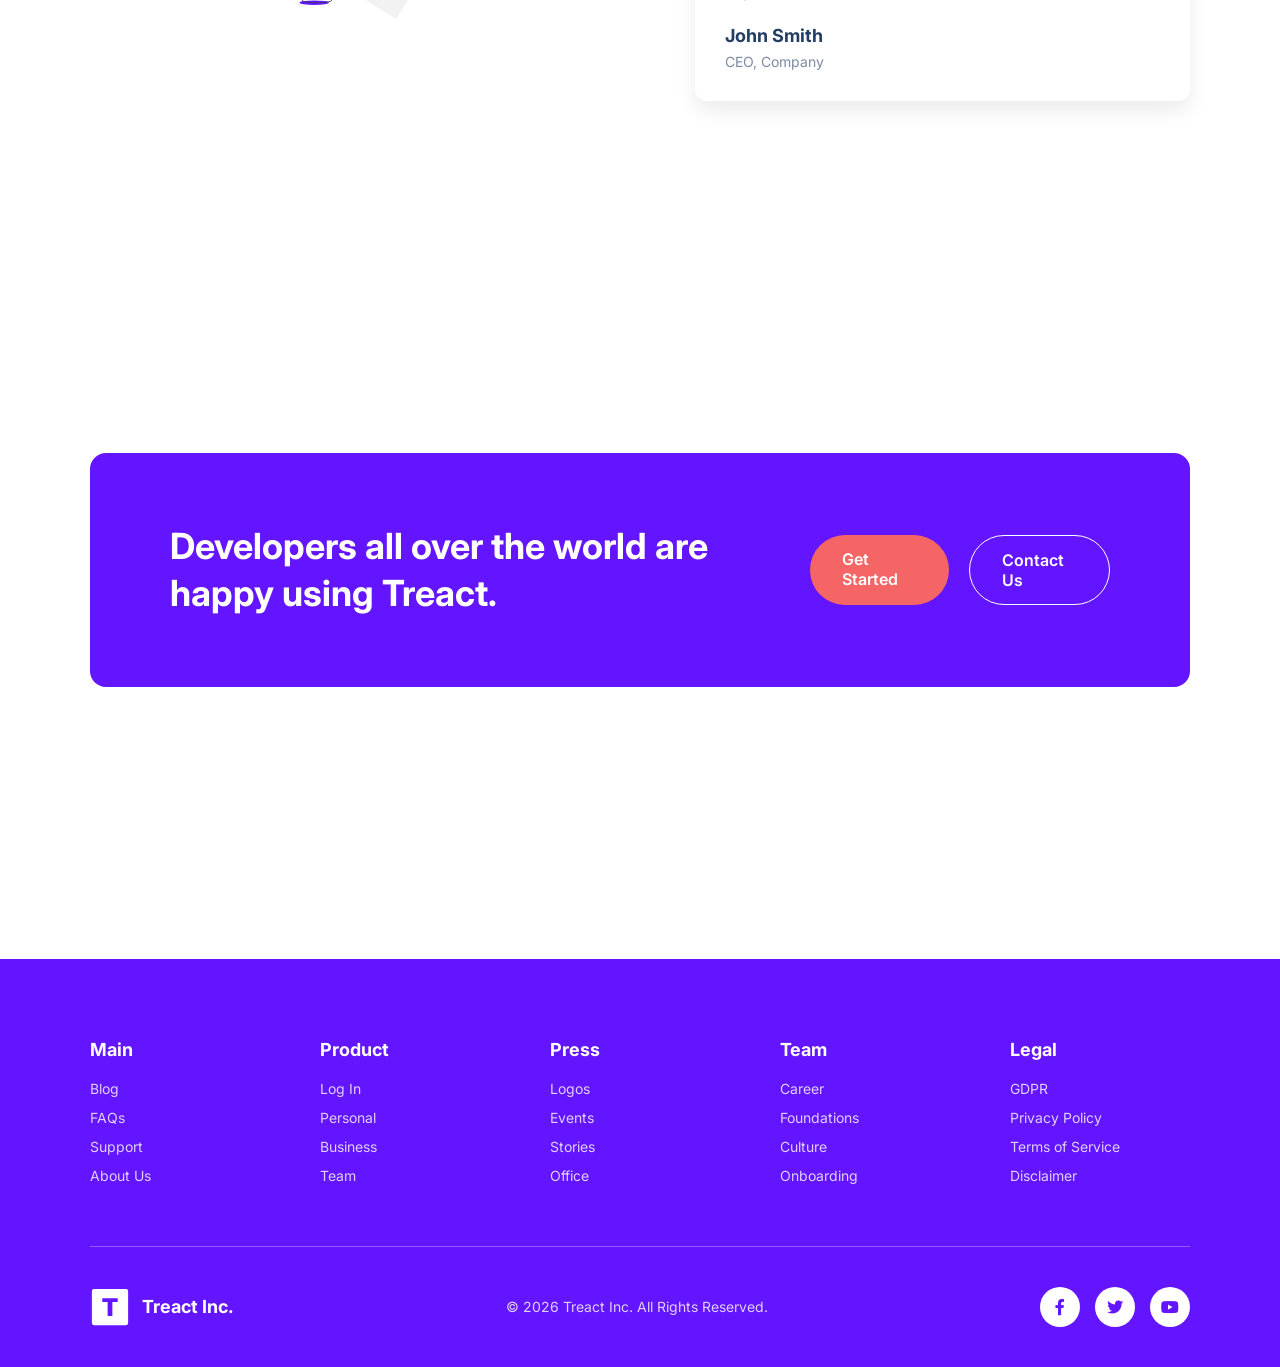
==== commit d386f359: "17th commit" ====
--- a/index.html/index.html
+++ b/index.html/index.html
@@ -107,7 +107,7 @@
             </h4>
             
             <div class="customer__logo">
-                <img src="../asset/customers-logo-strip.680ac7c2e8ae28161d2c.png"> alt="Customer Logos">
+                <img src="../asset/customers-logo-strip.680ac7c2e8ae28161d2c.png" alt="Customer Logos">
             </div>
 
         </div>
--- a/css/style.css
+++ b/css/style.css
@@ -1120,6 +1120,25 @@
 =====================================
 */
 
+@media (max-width: 1024px) {
+
+    .nav__links {
+        display: none;
+    }
+
+    .signup-btn {
+        display: none;
+    }
+
+    .btn__menu {
+        display: block;
+        margin-left: auto;
+        background: transparent;
+        border: none;
+        cursor: pointer;
+    }
+}
+
 @media (max-width: 768px) {
 
     .quality__top,
